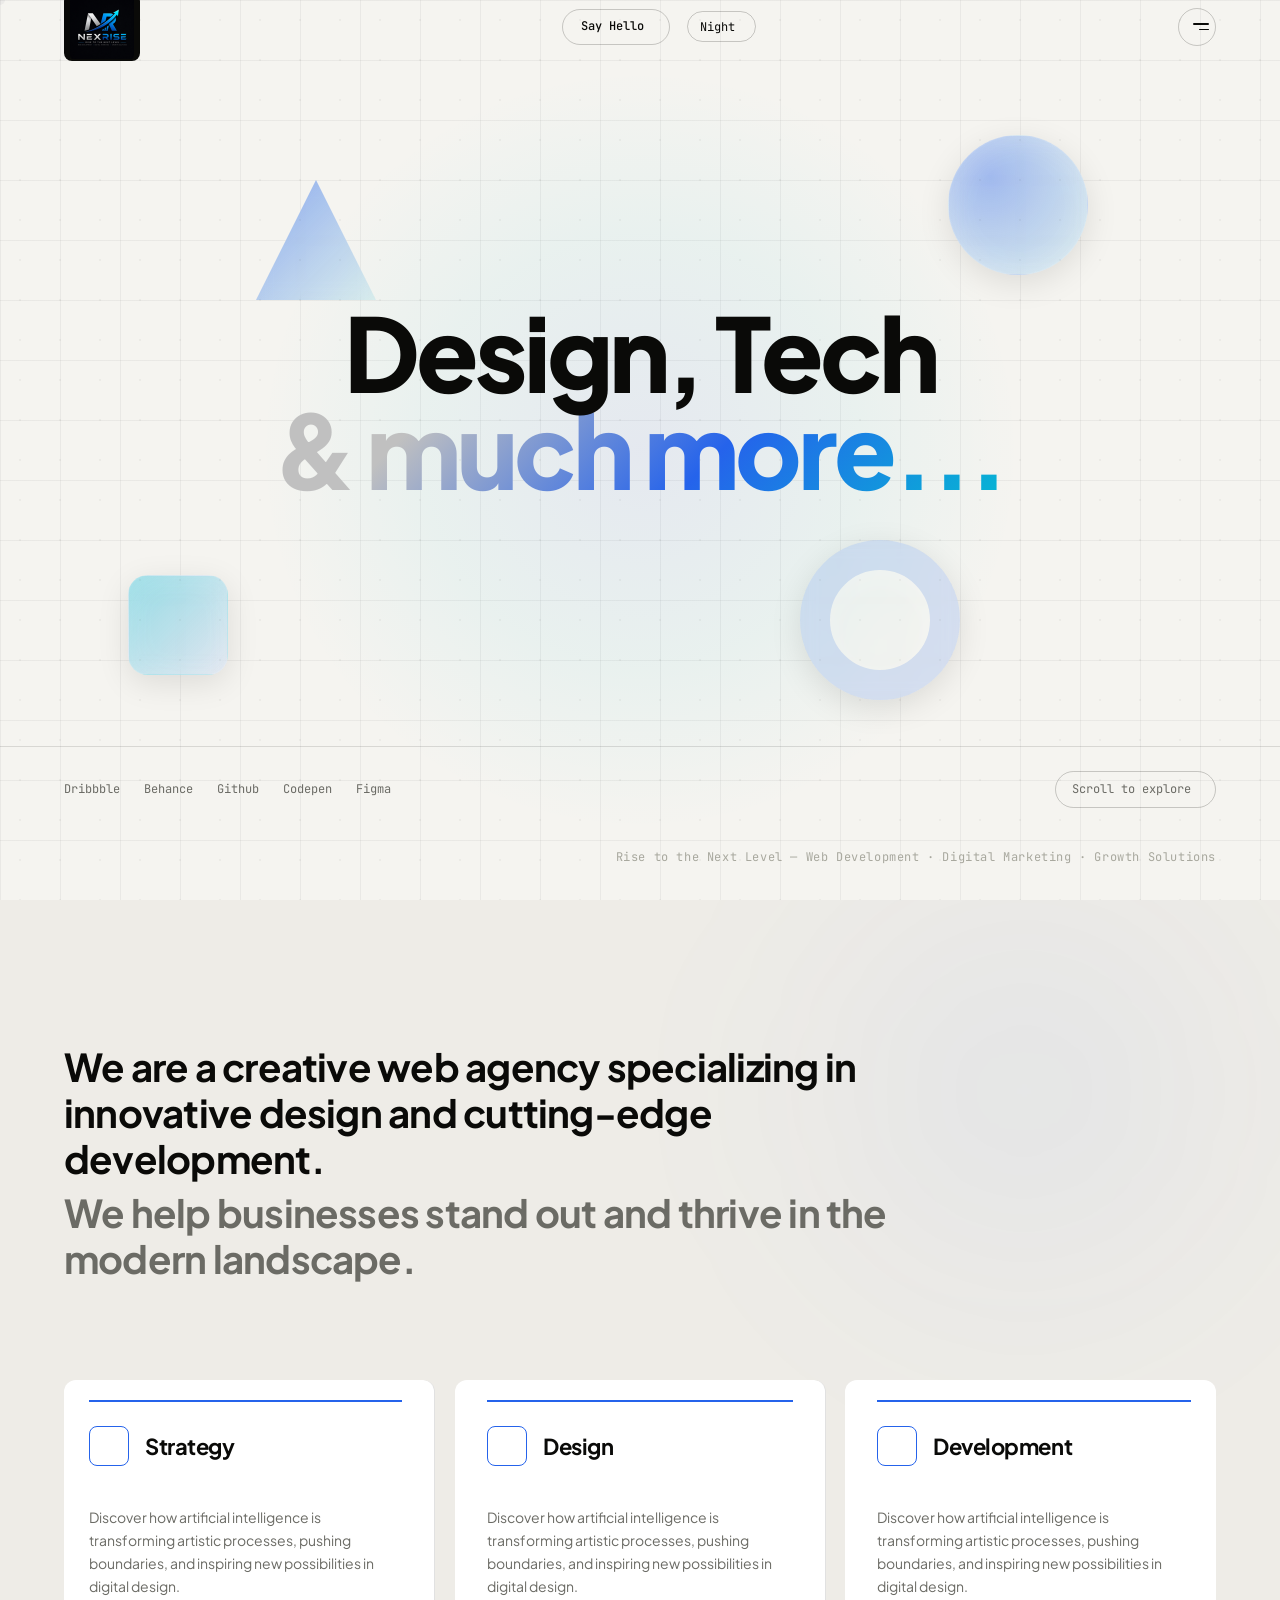
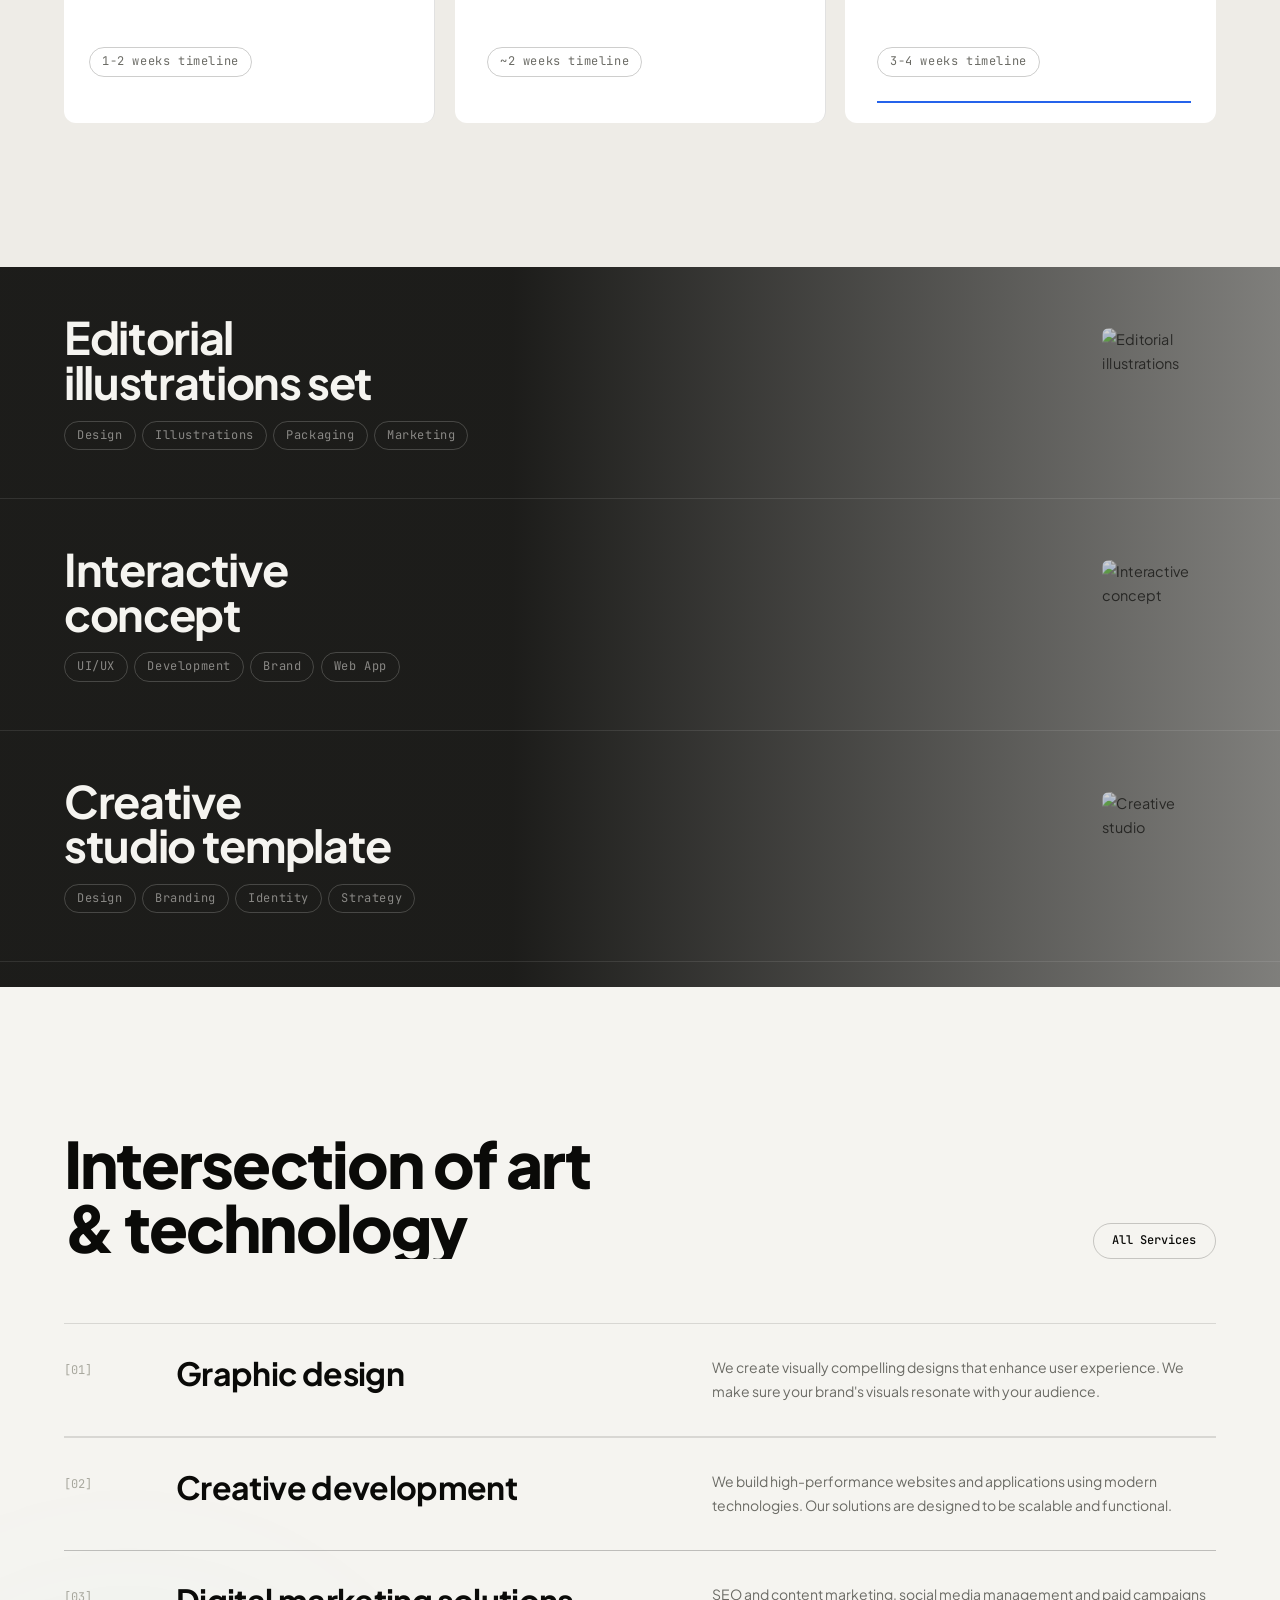
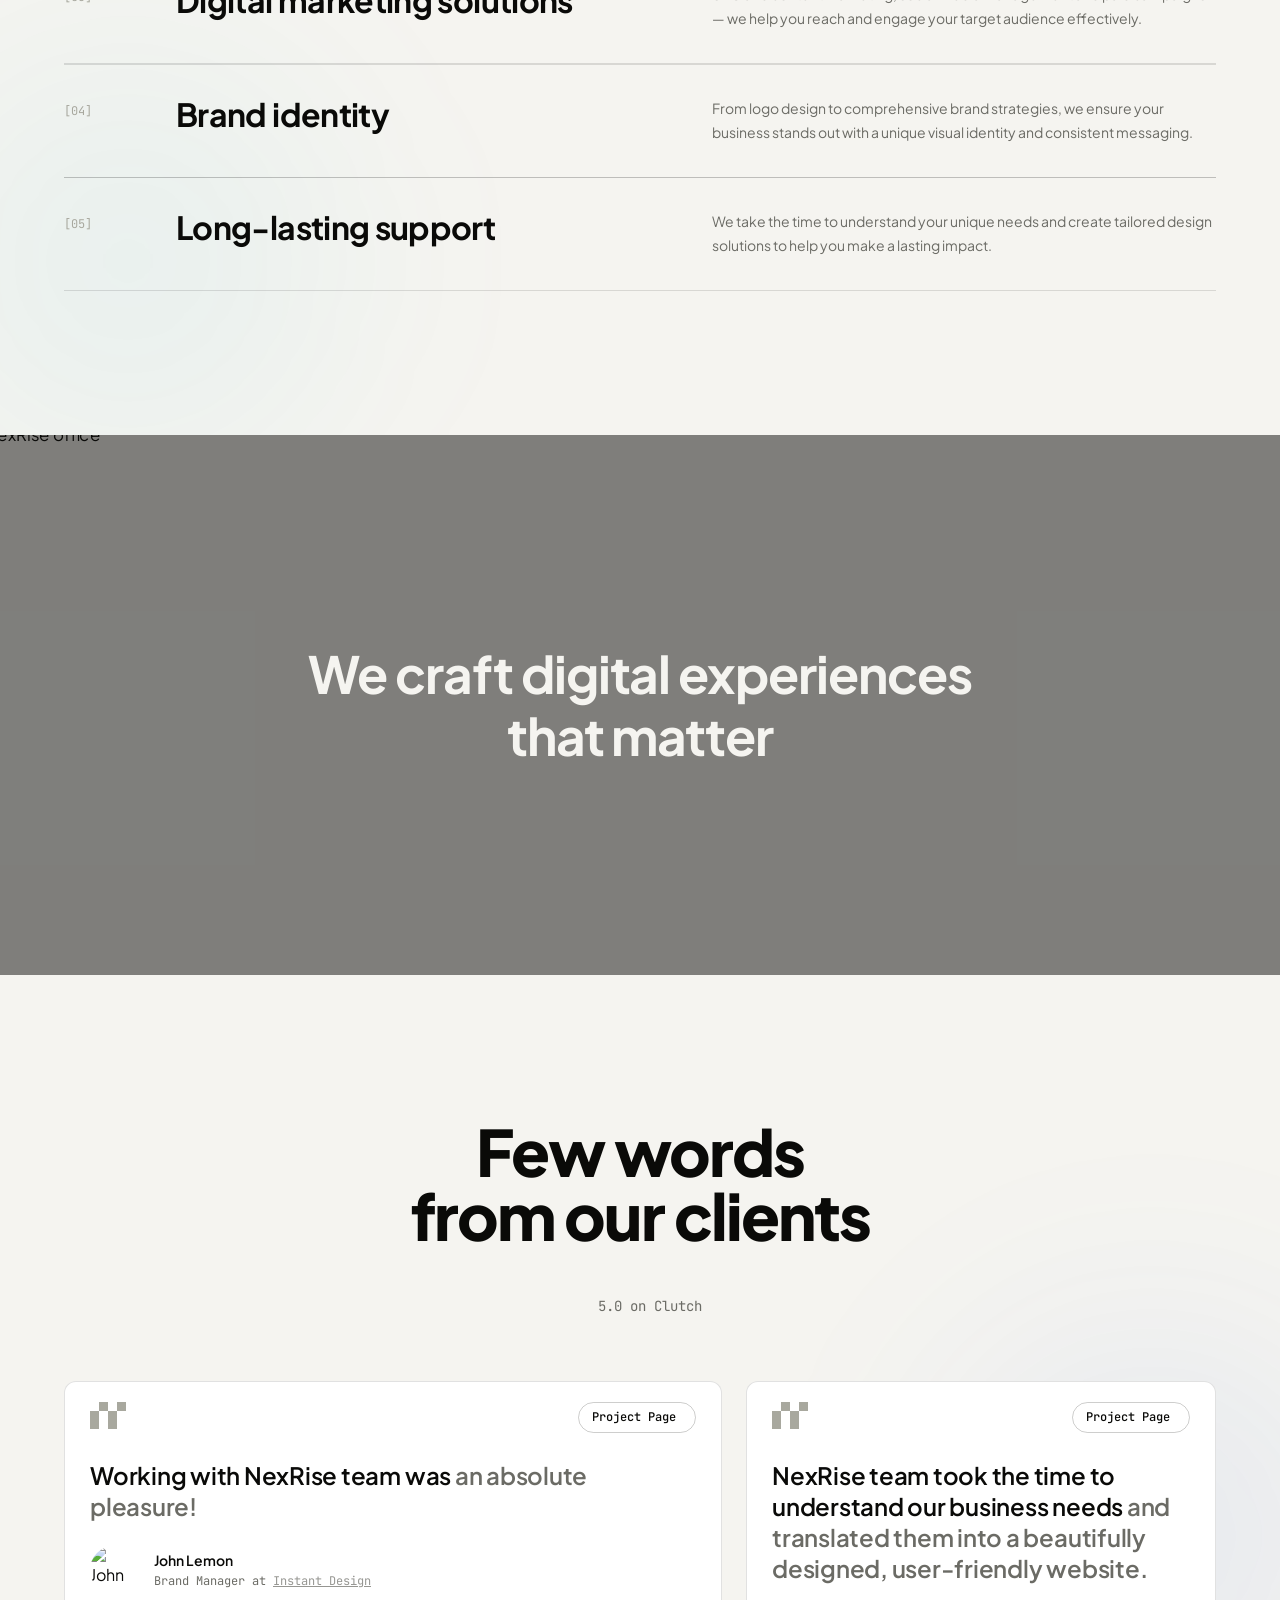
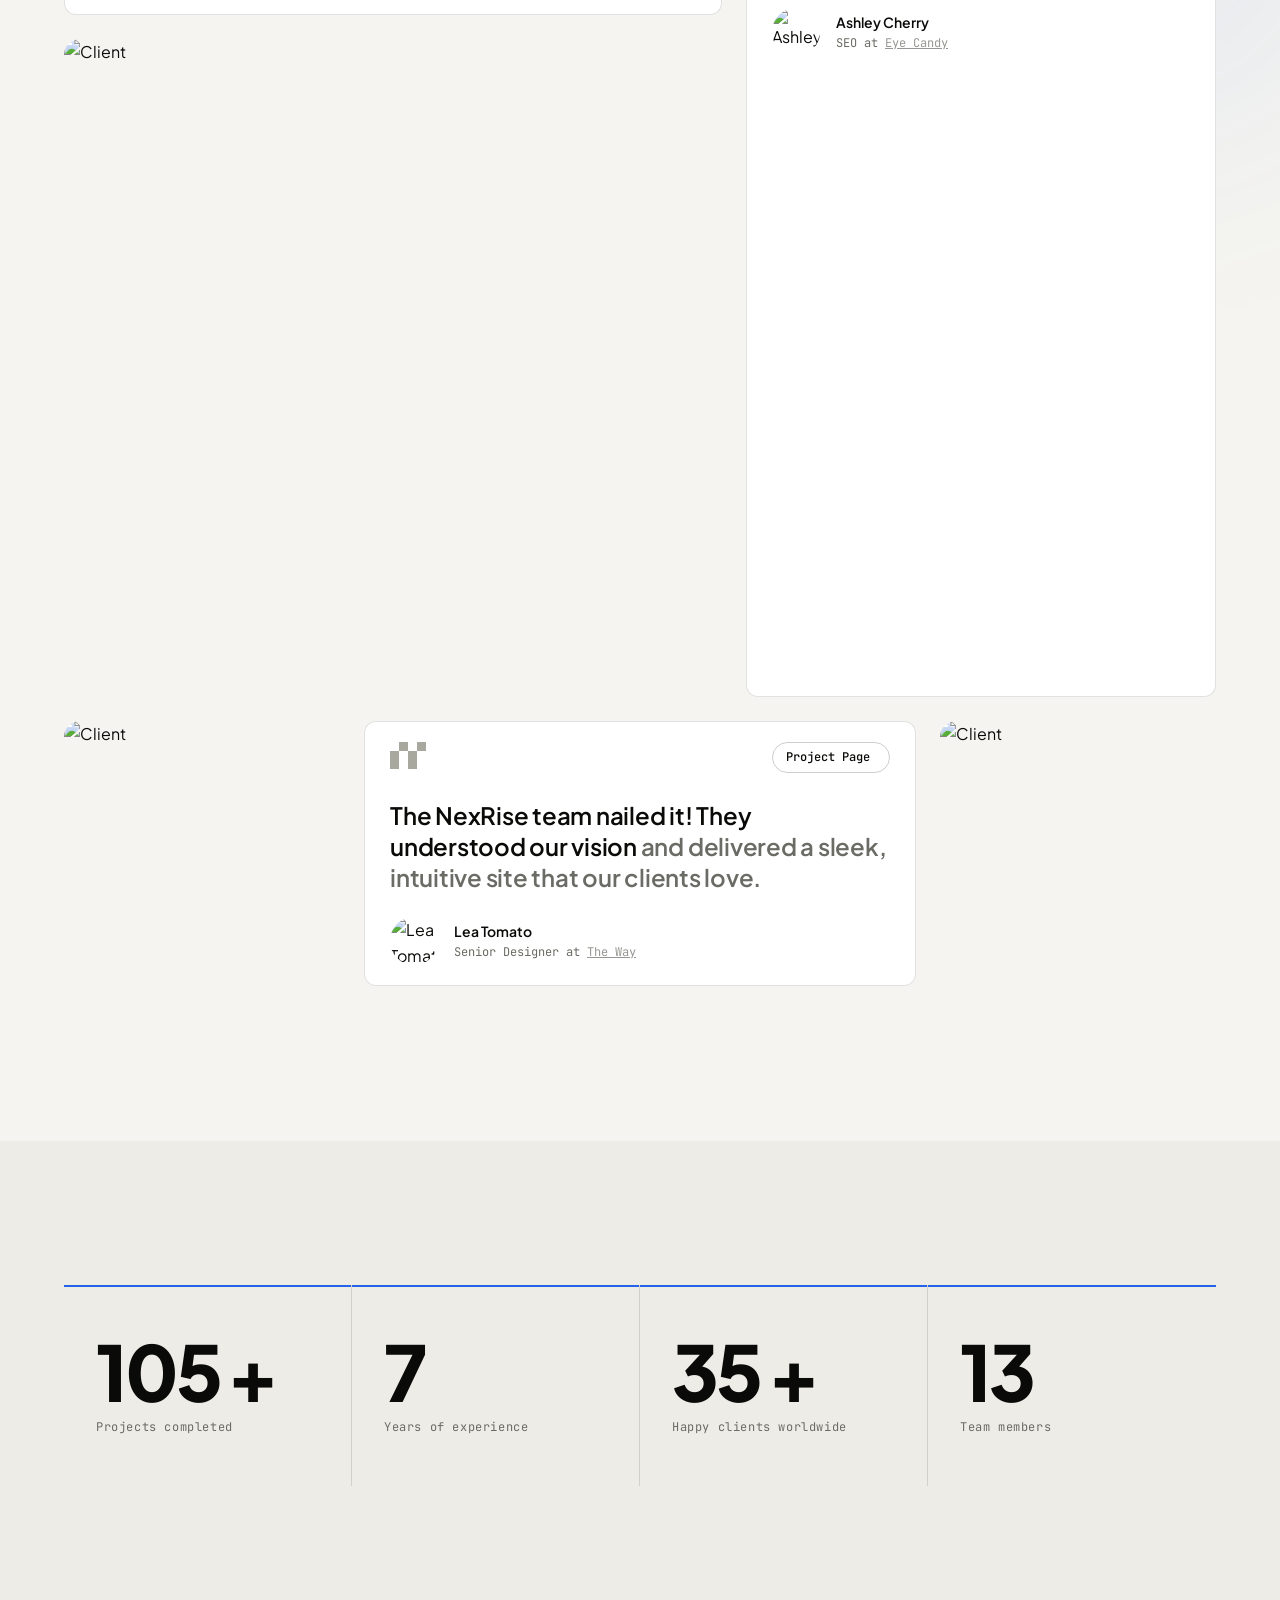
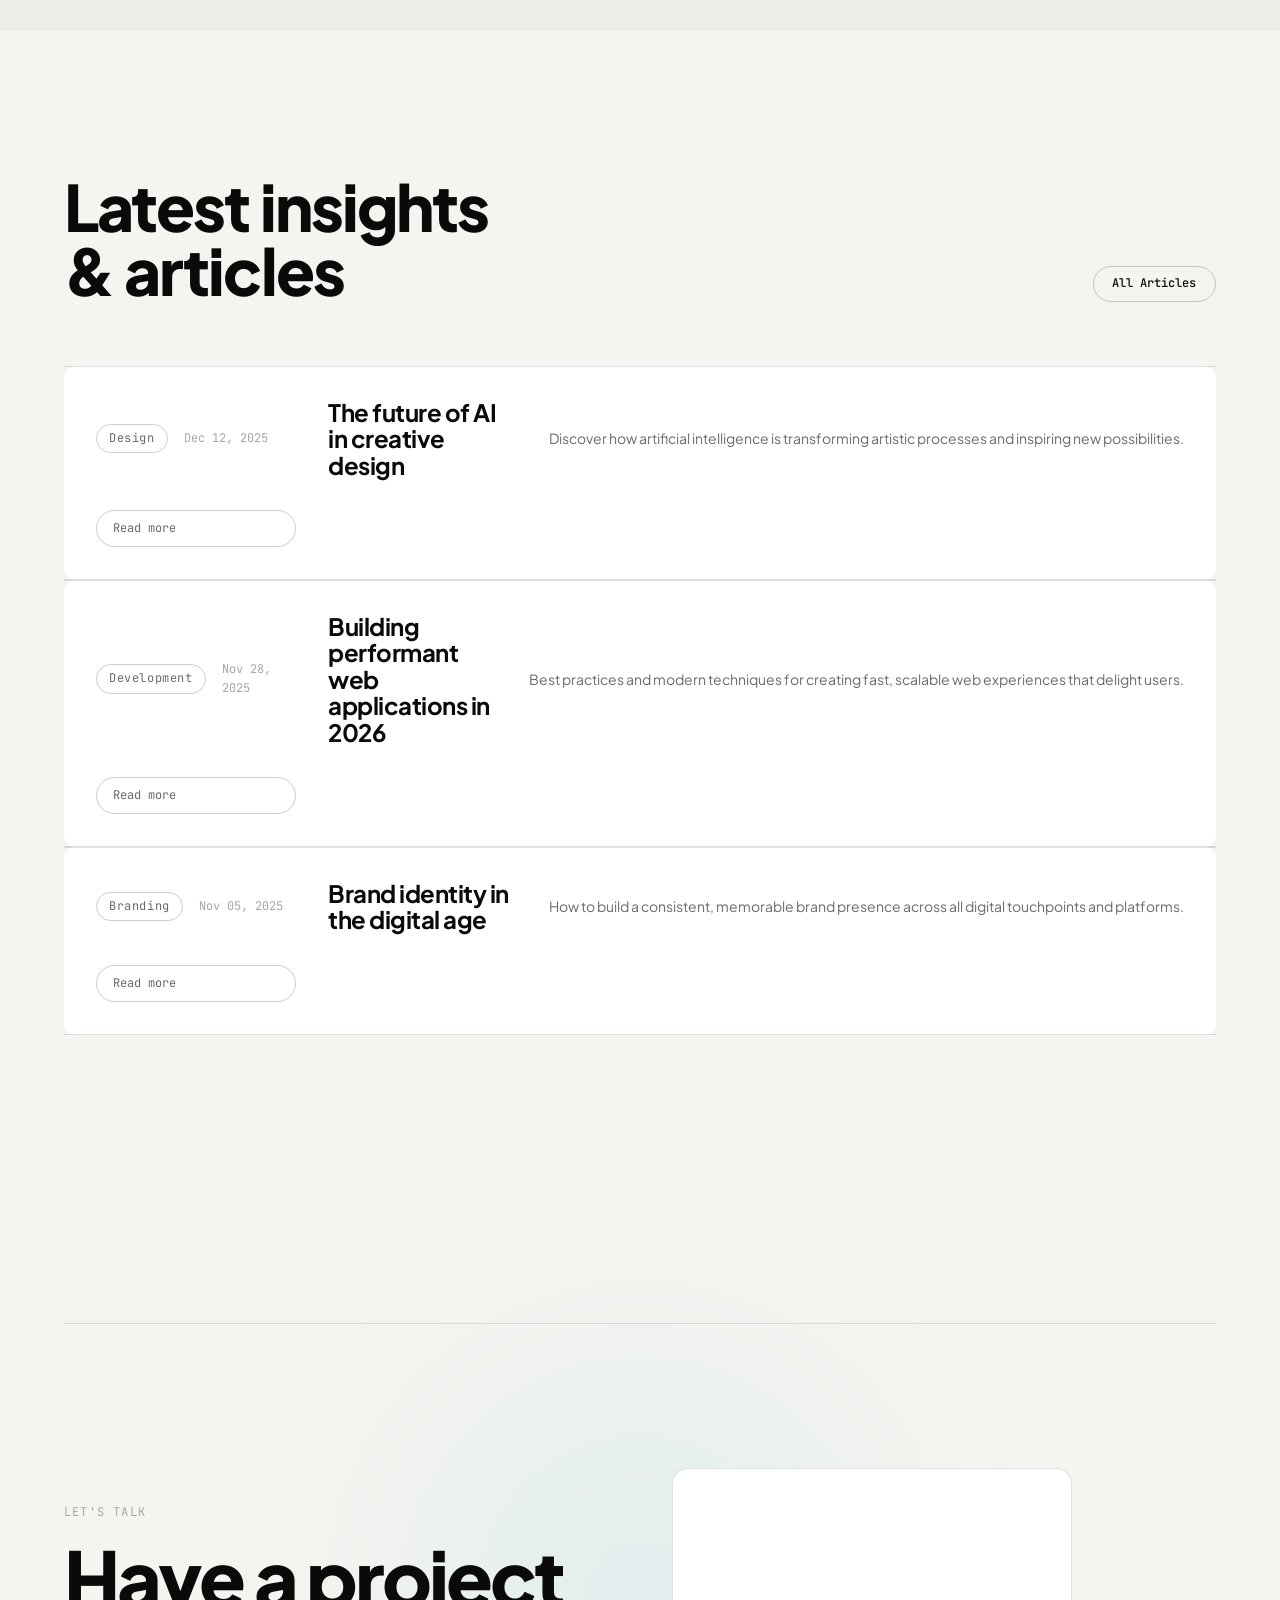
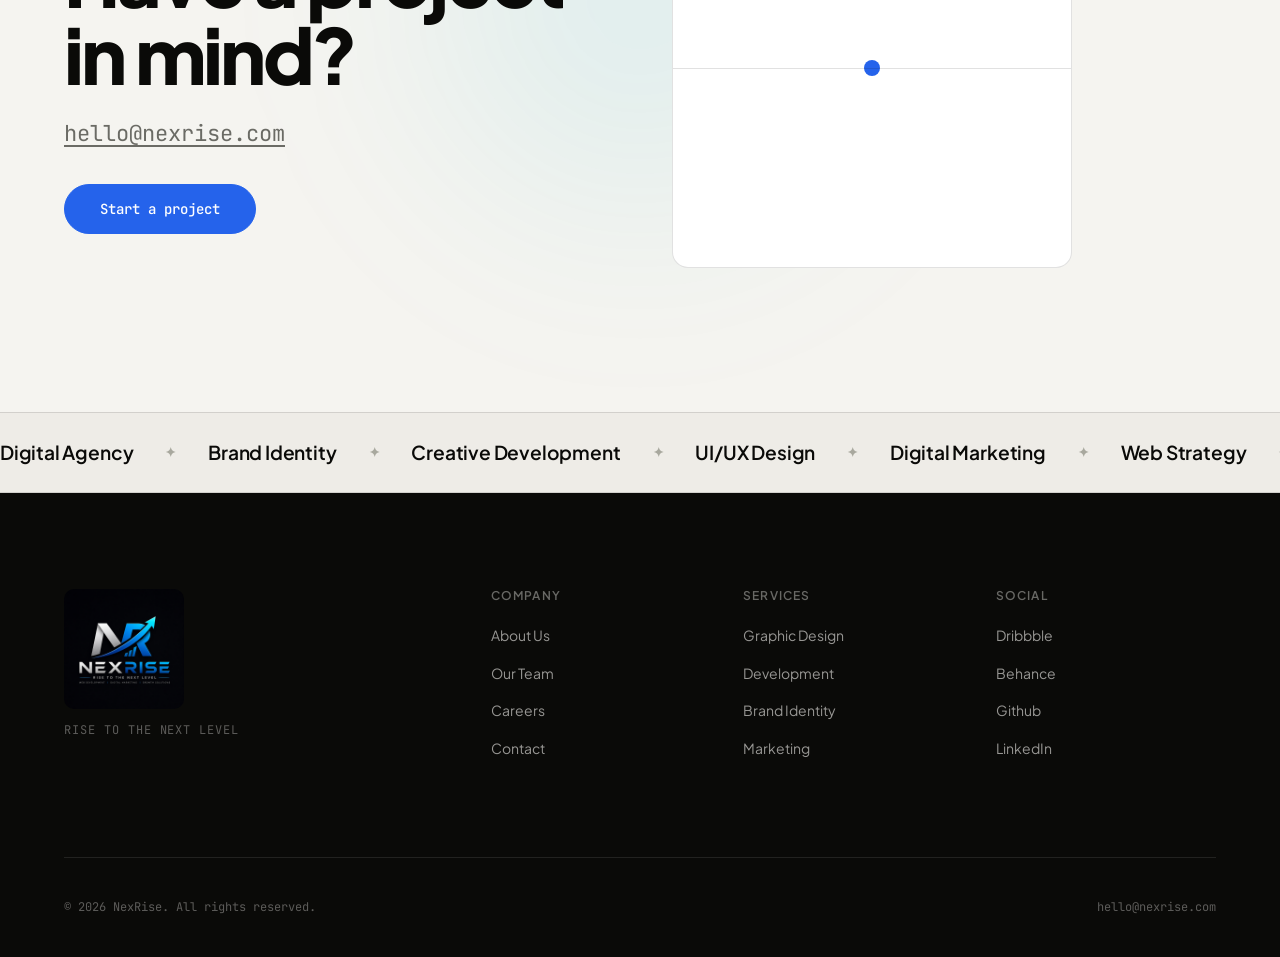
==== index.html @ 2cdc3fa2 "feat: add premium interactive services sub-page and update nav links" ====
<!DOCTYPE html>
<html lang="en" id="html-root">
<head>
  <meta charset="UTF-8" />
  <meta name="viewport" content="width=device-width, initial-scale=1.0" />
  <title>NexRise — Digital Agency & Creative Studio</title>
  <meta name="description" content="NexRise is a creative digital agency specializing in innovative design, cutting-edge development, and brand strategy that helps businesses thrive." />
  <meta name="keywords" content="digital agency, web design, branding, development, creative studio, NexRise" />
  <meta property="og:title" content="NexRise — Digital Agency & Creative Studio" />
  <meta property="og:description" content="We are a creative web agency specializing in innovative design and cutting-edge development." />
  <link rel="preconnect" href="https://fonts.googleapis.com" />
  <link rel="preconnect" href="https://fonts.gstatic.com" crossorigin />
  <link href="https://fonts.googleapis.com/css2?family=Manrope:wght@300;400;500;600;700;800&family=JetBrains+Mono:wght@400;500&display=swap" rel="stylesheet" />
  <link rel="stylesheet" href="style.css?v=5" />
  <link rel="stylesheet" href="https://cdn.jsdelivr.net/npm/@phosphor-icons/web@2.1.1/src/regular/style.css" />
</head>
<body data-theme="light">

  <!-- Custom Cursor -->
  <div id="cursor" class="cursor" aria-hidden="true">
    <div class="cursor__dot"></div>
    <span class="cursor__text"></span>
  </div>

  <!-- Page Loader -->
  <div id="page-loader" class="page-loader">
    <div class="loader__logo">
      <img src="logo.jpg" alt="NexRise" class="loader__logo-img" />
    </div>
    <div class="loader__bar"><div class="loader__progress"></div></div>
  </div>

  <!-- Header (Exact matches index.html, with logo link corrected to index.html) -->
  <header id="header" class="site-header">
    <div class="header__logo">
      <a href="index.html" class="logo-link">
        <img src="logo.jpg" alt="NexRise" class="header-logo-img" />
      </a>
    </div>
    <div class="header__controls">
      <a href="#contact-footer" class="btn btn-outline header__cta magnetic-btn">
        <span>Say Hello</span>
        <i class="ph ph-arrow-up-right"></i>
      </a>
      <button id="theme-toggle" class="theme-toggle" aria-label="Toggle dark mode" aria-pressed="false">
        <span class="theme-toggle__label">Night</span>
        <span class="theme-toggle__icon">
          <i class="ph ph-moon-stars"></i>
        </span>
      </button>
    </div>
    <button id="menu-toggle" class="hamburger" aria-label="Menu" aria-expanded="false">
      <span class="hamburger__line"></span>
      <span class="hamburger__line"></span>
    </button>
  </header>

  <!-- Full Screen Navigation -->
  <nav id="fullscreen-nav" class="fullscreen-nav" aria-hidden="true">
    <div class="nav-backdrop"></div>
    <div class="nav-overlay">
      <!-- Circular Close Button -->
      <button class="nav-close-btn" aria-label="Close menu"><i class="ph ph-x"></i></button>

      <div class="nav-content">
        <!-- Left column (70% width) -->
        <div class="nav-left">
          <div class="nav-left-header">
            <p class="nav-left-tagline">🚀 Rise to the Next Level</p>
            <p class="nav-left-services">Web Development | Digital Marketing | Growth Solutions</p>
          </div>
          
          <ul class="nav-menu" id="main-nav">
            <!-- Row 1: Home (Active Highlighted) -->
            <li class="nav-item nav-item--active">
              <div class="nav-item__header">
                <span class="nav-item__num">/ 01</span>
                <span class="nav-item__label">Home</span>
                <div class="nav-item__arrow"><i class="ph ph-arrow-right"></i></div>
              </div>
              <ul class="nav-submenu">
                <li><a href="#">Digital Agency</a></li>
                <li><a href="#">Creative Agency</a></li>
                <li><a href="#">Branding Studio</a></li>
                <li><a href="#">Web Developer</a></li>
              </ul>
            </li>
            
            <!-- Row 2: About Us -->
            <li class="nav-item nav-item--link">
              <a href="about.html" class="nav-item__header">
                <span class="nav-item__num">/ 02</span>
                <span class="nav-item__label">About Us</span>
                <div class="nav-item__arrow"><i class="ph ph-arrow-right"></i></div>
              </a>
            </li>
            
            <!-- Row 3: Pages -->
            <li class="nav-item">
              <div class="nav-item__header">
                <span class="nav-item__num">/ 03</span>
                <span class="nav-item__label">Pages</span>
                <div class="nav-item__arrow"><i class="ph ph-arrow-right"></i></div>
              </div>
              <ul class="nav-submenu">
                <li><a href="about.html">About Us</a></li>
                <li><a href="#">Services</a></li>
                <li><a href="#">Our Team</a></li>
                <li><a href="#">Pricing</a></li>
                <li><a href="#">FAQ</a></li>
              </ul>
            </li>
            
            <!-- Row 4: Insights -->
            <li class="nav-item">
              <div class="nav-item__header">
                <span class="nav-item__num">/ 04</span>
                <span class="nav-item__label">Insights</span>
                <div class="nav-item__arrow"><i class="ph ph-arrow-right"></i></div>
              </div>
              <ul class="nav-submenu">
                <li><a href="#">Blog Standard</a></li>
                <li><a href="#">Blog Creative</a></li>
                <li><a href="#">Single Post</a></li>
              </ul>
            </li>

            <!-- Row 5: Services -->
            <li class="nav-item nav-item--link">
              <a href="services.html" class="nav-item__header">
                <span class="nav-item__num">/ 05</span>
                <span class="nav-item__label">Services</span>
                <div class="nav-item__arrow"><i class="ph ph-arrow-right"></i></div>
              </a>
            </li>

            <!-- Row 6: Portfolio -->
            <li class="nav-item nav-item--link">
              <a href="#works" class="nav-item__header">
                <span class="nav-item__num">/ 06</span>
                <span class="nav-item__label">Portfolio</span>
                <div class="nav-item__arrow"><i class="ph ph-arrow-right"></i></div>
              </a>
            </li>

            <!-- Row 7: Contact -->
            <li class="nav-item nav-item--link">
              <a href="#contact" class="nav-item__header">
                <span class="nav-item__num">/ 07</span>
                <span class="nav-item__label">Contact</span>
                <div class="nav-item__arrow"><i class="ph ph-arrow-right"></i></div>
              </a>
            </li>
          </ul>
        </div>

        <!-- Right column (30% width) -->
        <div class="nav-right">
          <!-- Contact Card Premium -->
          <div class="contact-card-premium">
            <div class="contact-card-row">
              <div class="contact-card-icon"><i class="ph ph-envelope"></i></div>
              <div class="contact-card-info">
                <a href="mailto:hello@nexrise.com" class="contact-card-link">hello@nexrise.com</a>
                <p class="contact-card-sub">We reply within 24 hours</p>
              </div>
            </div>
            <div class="contact-card-row">
              <div class="contact-card-icon"><i class="ph ph-phone"></i></div>
              <div class="contact-card-info">
                <a href="tel:+12127089400" class="contact-card-link">+1 212-708-9400</a>
                <p class="contact-card-sub">Mon - Fri: 9AM - 6PM</p>
              </div>
            </div>
            <div class="contact-card-row">
              <div class="contact-card-icon"><i class="ph ph-map-pin"></i></div>
              <div class="contact-card-info">
                <span class="contact-card-text">11 West 53 Street,<br>New York, NY 10019<br>United States</span>
              </div>
            </div>
          </div>



          <!-- Follow Us icon row -->
          <div class="follow-us-section">
            <p class="follow-us-title">Follow Us</p>
            <div class="follow-us-icons">
              <a href="#" target="_blank" class="follow-icon" aria-label="Twitter"><i class="ph ph-twitter-logo"></i></a>
              <a href="#" target="_blank" class="follow-icon" aria-label="LinkedIn"><i class="ph ph-linkedin-logo"></i></a>
              <a href="#" target="_blank" class="follow-icon" aria-label="Instagram"><i class="ph ph-instagram-logo"></i></a>
              <a href="#" target="_blank" class="follow-icon" aria-label="Facebook"><i class="ph ph-facebook-logo"></i></a>
            </div>
          </div>

          <!-- Footer note -->
          <div class="nav-right-footer">
            <p>Made with <span>❤️</span> by <a href="index.html">NexRise</a></p>
          </div>
        </div>

      </div>
    </div>
  </nav>

 
  <!-- Hero Section -->
  <section class="hero-section" id="hero">
    <div class="hero__background">
      <div class="hero__bg-grid"></div>
      <div class="hero__glow"></div>
      
      <!-- Floating 3D Shapes -->
      <div class="shape-3d shape-sphere"></div>
      <div class="shape-3d shape-torus"></div>
      <div class="shape-3d shape-cube"></div>
      <div class="shape-3d shape-pyramid"></div>
    </div>

    <div class="hero__content">
      <h1 class="hero__title" id="hero-title">Design, Tech<br/><span class="hero__title-accent">&amp; much more...</span></h1>
    </div>

    <div class="hero__bottom">
      <div class="hero__socials">
        <a href="#" class="social-link" target="_blank">Dribbble</a>
        <a href="#" class="social-link" target="_blank">Behance</a>
        <a href="#" class="social-link" target="_blank">Github</a>
        <a href="#" class="social-link" target="_blank">Codepen</a>
        <a href="#" class="social-link" target="_blank">Figma</a>
      </div>
      <div class="hero__scroll">
        <a href="#about" class="scroll-btn">
          <span>Scroll to explore</span>
          <i class="ph ph-arrow-down"></i>
        </a>
      </div>
    </div>

    <div class="hero__tagline">
      <p>Rise to the Next Level — Web Development · Digital Marketing · Growth Solutions</p>
    </div>
  </section>

  <!-- About / Manifest Section -->
  <section id="about" class="about-section section" style="position: relative; overflow: hidden;">
    <div class="section-bg-wrapper">
      <div class="section-bg-orb" style="top: -20%; right: -10%;"></div>
    </div>
    <div class="container" style="position: relative; z-index: 1;">
      <div class="about__manifest">
        <a href="#" class="manifest-link">
          <p class="manifest-text">
            We are a creative web agency specializing in innovative design and cutting-edge development.
            <span>We help businesses stand out and thrive in the modern landscape.</span>
          </p>
        </a>
      </div>
      <div class="process-points">
        <div class="process-card premium-reveal premium-reveal--3d delay-1 glow-card" id="process-1">
          <div class="process-card__bg">
            <img src="https://images.unsplash.com/photo-1552664730-d307ca884978?w=800&h=600&fit=crop" alt="Strategy Planning" loading="lazy" />
          </div>
          <div class="process-card__divider"></div>
          <div class="process-card__header">
            <div class="process-card__icon">
              <i class="ph ph-crosshair"></i>
            </div>
            <h3>Strategy</h3>
          </div>
          <p class="process-card__desc">Discover how artificial intelligence is transforming artistic processes, pushing boundaries, and inspiring new possibilities in digital design.</p>
          <div class="process-card__timeline">
            <span class="tag">1-2 weeks timeline</span>
          </div>
        </div>
        <div class="process-card premium-reveal premium-reveal--3d delay-2 glow-card" id="process-2">
          <div class="process-card__bg">
            <img src="https://images.unsplash.com/photo-1561070791-2526d30994b5?w=800&h=600&fit=crop" alt="Creative Design" loading="lazy" />
          </div>
          <div class="process-card__divider"></div>
          <div class="process-card__header">
            <div class="process-card__icon">
              <i class="ph ph-bezier-curve"></i>
            </div>
            <h3>Design</h3>
          </div>
          <p class="process-card__desc">Discover how artificial intelligence is transforming artistic processes, pushing boundaries, and inspiring new possibilities in digital design.</p>
          <div class="process-card__timeline">
            <span class="tag">~2 weeks timeline</span>
          </div>
        </div>
        <div class="process-card premium-reveal premium-reveal--3d delay-3 glow-card" id="process-3">
          <div class="process-card__bg">
            <img src="https://images.unsplash.com/photo-1555066931-4365d14bab8c?w=800&h=600&fit=crop" alt="Web Development" loading="lazy" />
          </div>
          <div class="process-card__divider"></div>
          <div class="process-card__header">
            <div class="process-card__icon">
              <i class="ph ph-code-block"></i>
            </div>
            <h3>Development</h3>
          </div>
          <p class="process-card__desc">Discover how artificial intelligence is transforming artistic processes, pushing boundaries, and inspiring new possibilities in digital design.</p>
          <div class="process-card__timeline">
            <span class="tag">3-4 weeks timeline</span>
          </div>
          <div class="process-card__divider bottom"></div>
        </div>
      </div>
    </div>
  </section>

  <!-- Works Showcase -->
  <section class="works-section section">
    <div class="works-showcase" id="works-showcase">
      <div class="works-bg-images">
        <div class="works-bg-img active" style="background-image: url('https://images.unsplash.com/photo-1561070791-2526d30994b5?w=1920&h=1280&fit=crop')"></div>
        <div class="works-bg-img" style="background-image: url('https://images.unsplash.com/photo-1558618666-fcd25c85cd64?w=1920&h=1280&fit=crop')"></div>
        <div class="works-bg-img" style="background-image: url('https://images.unsplash.com/photo-1542744173-8e7e53415bb0?w=1920&h=1280&fit=crop')"></div>
      </div>
      <div class="works-overlay"></div>
      <div class="works-items">
        <a class="works-item" href="#" data-index="0">
          <div class="works-item__inner">
            <p class="works-item__title">Editorial<br/>illustrations set</p>
            <div class="works-item__img">
              <img src="https://images.unsplash.com/photo-1561070791-2526d30994b5?w=700&h=700&fit=crop" alt="Editorial illustrations" loading="lazy" />
            </div>
            <div class="works-item__tags">
              <span class="tag">Design</span>
              <span class="tag">Illustrations</span>
              <span class="tag">Packaging</span>
              <span class="tag">Marketing</span>
            </div>
          </div>
        </a>
        <a class="works-item" href="#" data-index="1">
          <div class="works-item__inner">
            <p class="works-item__title">Interactive<br/>concept</p>
            <div class="works-item__img">
              <img src="https://images.unsplash.com/photo-1558618666-fcd25c85cd64?w=700&h=700&fit=crop" alt="Interactive concept" loading="lazy" />
            </div>
            <div class="works-item__tags">
              <span class="tag">UI/UX</span>
              <span class="tag">Development</span>
              <span class="tag">Brand</span>
              <span class="tag">Web App</span>
            </div>
          </div>
        </a>
        <a class="works-item" href="#" data-index="2">
          <div class="works-item__inner">
            <p class="works-item__title">Creative<br/>studio template</p>
            <div class="works-item__img">
              <img src="https://images.unsplash.com/photo-1542744173-8e7e53415bb0?w=700&h=700&fit=crop" alt="Creative studio" loading="lazy" />
            </div>
            <div class="works-item__tags">
              <span class="tag">Design</span>
              <span class="tag">Branding</span>
              <span class="tag">Identity</span>
              <span class="tag">Strategy</span>
            </div>
          </div>
        </a>
      </div>
    </div>
  </section>

  <!-- Services Section -->
  <section id="services" class="services-section section" style="position: relative; overflow: hidden;">
    <div class="section-bg-wrapper">
      <div class="section-bg-orb" style="bottom: -20%; left: -20%; background: radial-gradient(circle, rgba(6,182,212,0.06) 0%, transparent 60%);"></div>
    </div>
    <div class="container" style="position: relative; z-index: 1;">
      <div class="section-header">
        <div class="section-header__left">
          <h2 class="section-title text-mask"><span class="text-mask__inner premium-reveal">Intersection of art<br/>&amp; technology</span></h2>
        </div>
        <div class="section-header__right">
          <a href="#" class="btn btn-outline magnetic-btn">All Services</a>
        </div>
      </div>
      <div class="services-list">
        <a href="#" class="service-item">
          <div class="service-item__divider top"></div>
          <div class="service-item__inner">
            <span class="service-item__num">[01]</span>
            <h3 class="service-item__title">Graphic design</h3>
            <p class="service-item__desc">We create visually compelling designs that enhance user experience. We make sure your brand's visuals resonate with your audience.</p>
          </div>
          <div class="service-item__divider bottom"></div>
        </a>
        <a href="#" class="service-item">
          <div class="service-item__divider top"></div>
          <div class="service-item__inner">
            <span class="service-item__num">[02]</span>
            <h3 class="service-item__title">Creative development</h3>
            <p class="service-item__desc">We build high-performance websites and applications using modern technologies. Our solutions are designed to be scalable and functional.</p>
          </div>
          <div class="service-item__divider bottom"></div>
        </a>
        <a href="#" class="service-item">
          <div class="service-item__divider top"></div>
          <div class="service-item__inner">
            <span class="service-item__num">[03]</span>
            <h3 class="service-item__title">Digital marketing solutions</h3>
            <p class="service-item__desc">SEO and content marketing, social media management and paid campaigns — we help you reach and engage your target audience effectively.</p>
          </div>
          <div class="service-item__divider bottom"></div>
        </a>
        <a href="#" class="service-item">
          <div class="service-item__divider top"></div>
          <div class="service-item__inner">
            <span class="service-item__num">[04]</span>
            <h3 class="service-item__title">Brand identity</h3>
            <p class="service-item__desc">From logo design to comprehensive brand strategies, we ensure your business stands out with a unique visual identity and consistent messaging.</p>
          </div>
          <div class="service-item__divider bottom"></div>
        </a>
        <a href="#" class="service-item">
          <div class="service-item__divider top"></div>
          <div class="service-item__inner">
            <span class="service-item__num">[05]</span>
            <h3 class="service-item__title">Long-lasting support</h3>
            <p class="service-item__desc">We take the time to understand your unique needs and create tailored design solutions to help you make a lasting impact.</p>
          </div>
          <div class="service-item__divider bottom"></div>
        </a>
      </div>
    </div>
  </section>

  <!-- Video Divider -->
  <section class="video-divider">
    <div class="video-divider__inner">
      <div class="video-divider__overlay"></div>
      <img src="https://images.unsplash.com/photo-1504868584819-f8e8b4b6d7e3?w=1920&h=800&fit=crop" alt="NexRise office" class="video-divider__bg" loading="lazy" />
      <div class="video-divider__content">
        <p class="video-divider__text">We craft digital experiences<br/>that matter</p>
      </div>
    </div>
  </section>

  <!-- Testimonials Section -->
  <section id="testimonials" class="testimonials-section section" style="position: relative; overflow: hidden;">
    <div class="section-bg-wrapper">
      <div class="section-bg-orb" style="top: 10%; right: -20%; background: radial-gradient(circle, rgba(37,99,235,0.08) 0%, transparent 60%);"></div>
    </div>
    <div class="container" style="position: relative; z-index: 1;">
      <div class="section-header centered">
        <h2 class="section-title text-mask"><span class="text-mask__inner premium-reveal">Few words<br/>from our clients</span></h2>
        <div class="rating-badge premium-reveal delay-1">
          <div class="stars">
            <i class="ph ph-star-fill"></i>
            <i class="ph ph-star-fill"></i>
            <i class="ph ph-star-fill"></i>
            <i class="ph ph-star-fill"></i>
            <i class="ph ph-star-fill"></i>
          </div>
          <span>5.0 on Clutch</span>
        </div>
      </div>

      <div class="testimonials-grid">
        <div class="testimonial-col testimonial-col--wide">
          <div class="testimonial-card glow-card premium-reveal premium-reveal--3d">
            <div class="testimonial-card__controls">
              <div class="testimonial-card__quote">
                <svg xmlns="http://www.w3.org/2000/svg" viewBox="0 0 44 33"><path d="M11,11v22H0V11h11ZM11,11V0h11v11h-11ZM33,11v22h-11V11h11ZM44,0v11h-11V0h11Z"/></svg>
              </div>
              <a href="#" class="btn btn-sm">Project Page <i class="ph ph-arrow-up-right"></i></a>
            </div>
            <div class="testimonial-card__content">
              <p class="testimonial-card__text">Working with NexRise team was <span>an absolute pleasure!</span></p>
            </div>
            <div class="testimonial-card__author">
              <div class="testimonial-card__avatar">
                <img src="https://images.unsplash.com/photo-1507003211169-0a1dd7228f2d?w=300&h=300&fit=crop&crop=face" alt="John Lemon" loading="lazy" />
              </div>
              <div class="testimonial-card__info">
                <p class="testimonial-card__name">John Lemon</p>
                <p class="testimonial-card__role">Brand Manager at <a href="#">Instant Design</a></p>
              </div>
            </div>
          </div>
          <div class="testimonial-img-block justify-end">
            <img src="https://images.unsplash.com/photo-1507003211169-0a1dd7228f2d?w=500&h=500&fit=crop&crop=face" alt="Client" loading="lazy" />
          </div>
        </div>
        <div class="testimonial-col testimonial-col--narrow">
          <div class="testimonial-card testimonial-card--full glow-card premium-reveal premium-reveal--3d delay-1">
            <div class="testimonial-card__controls">
              <div class="testimonial-card__quote">
                <svg xmlns="http://www.w3.org/2000/svg" viewBox="0 0 44 33"><path d="M11,11v22H0V11h11ZM11,11V0h11v11h-11ZM33,11v22h-11V11h11ZM44,0v11h-11V0h11Z"/></svg>
              </div>
              <a href="#" class="btn btn-sm">Project Page <i class="ph ph-arrow-up-right"></i></a>
            </div>
            <p class="testimonial-card__text">NexRise team took the time to understand our business needs <span>and translated them into a beautifully designed, user-friendly website.</span></p>
            <div class="testimonial-card__author">
              <div class="testimonial-card__avatar">
                <img src="https://images.unsplash.com/photo-1494790108377-be9c29b29330?w=300&h=300&fit=crop&crop=face" alt="Ashley Cherry" loading="lazy" />
              </div>
              <div class="testimonial-card__info">
                <p class="testimonial-card__name">Ashley Cherry</p>
                <p class="testimonial-card__role">SEO at <a href="#">Eye Candy</a></p>
              </div>
            </div>
          </div>
        </div>
      </div>

      <div class="testimonials-row-2">
        <div class="testimonial-img-block">
          <img src="https://images.unsplash.com/photo-1494790108377-be9c29b29330?w=500&h=500&fit=crop&crop=face" alt="Client" loading="lazy" />
        </div>
        <div class="testimonial-col testimonial-col--mid">
          <div class="testimonial-card glow-card premium-reveal premium-reveal--3d delay-2">
            <div class="testimonial-card__controls">
              <div class="testimonial-card__quote">
                <svg xmlns="http://www.w3.org/2000/svg" viewBox="0 0 44 33"><path d="M11,11v22H0V11h11ZM11,11V0h11v11h-11ZM33,11v22h-11V11h11ZM44,0v11h-11V0h11Z"/></svg>
              </div>
              <a href="#" class="btn btn-sm">Project Page <i class="ph ph-arrow-up-right"></i></a>
            </div>
            <p class="testimonial-card__text">The NexRise team nailed it! They understood our vision <span>and delivered a sleek, intuitive site that our clients love.</span></p>
            <div class="testimonial-card__author">
              <div class="testimonial-card__avatar">
                <img src="https://images.unsplash.com/photo-1438761681033-6461ffad8d80?w=300&h=300&fit=crop&crop=face" alt="Lea Tomato" loading="lazy" />
              </div>
              <div class="testimonial-card__info">
                <p class="testimonial-card__name">Lea Tomato</p>
                <p class="testimonial-card__role">Senior Designer at <a href="#">The Way</a></p>
              </div>
            </div>
          </div>
        </div>
        <div class="testimonial-img-block">
          <img src="https://images.unsplash.com/photo-1438761681033-6461ffad8d80?w=500&h=500&fit=crop&crop=face" alt="Client" loading="lazy" />
        </div>
      </div>
    </div>
  </section>

  <!-- Stats / Numbers Section -->
  <section class="stats-section section">
    <div class="container">
      <div class="stats-grid">
        <div class="stat-item" id="stat-1">
          <div class="stat-item__divider"></div>
          <div class="stat-item__number">
            <span class="counter" data-target="120">0</span><span>+</span>
          </div>
          <p class="stat-item__label">Projects completed</p>
        </div>
        <div class="stat-item" id="stat-2">
          <div class="stat-item__divider"></div>
          <div class="stat-item__number">
            <span class="counter" data-target="8">0</span>
          </div>
          <p class="stat-item__label">Years of experience</p>
        </div>
        <div class="stat-item" id="stat-3">
          <div class="stat-item__divider"></div>
          <div class="stat-item__number">
            <span class="counter" data-target="40">0</span><span>+</span>
          </div>
          <p class="stat-item__label">Happy clients worldwide</p>
        </div>
        <div class="stat-item" id="stat-4">
          <div class="stat-item__divider"></div>
          <div class="stat-item__number">
            <span class="counter" data-target="15">0</span>
          </div>
          <p class="stat-item__label">Team members</p>
        </div>
      </div>
    </div>
  </section>

  <!-- Blog / Insights Section -->
  <section id="insights" class="blog-section section">
    <div class="container">
      <div class="section-header">
        <div class="section-header__left">
          <h2 class="section-title text-mask"><span class="text-mask__inner premium-reveal">Latest insights<br/>&amp; articles</span></h2>
        </div>
        <div class="section-header__right">
          <a href="#" class="btn btn-outline magnetic-btn premium-reveal delay-1">All Articles</a>
        </div>
      </div>
      <div class="blog-list">
        <a href="#" class="blog-item glow-card">
          <div class="blog-item__divider top"></div>
          <div class="blog-item__inner">
            <div class="blog-item__meta">
              <span class="tag">Design</span>
              <span class="blog-item__date">Dec 12, 2025</span>
            </div>
            <h3 class="blog-item__title">The future of AI in creative design</h3>
            <p class="blog-item__desc">Discover how artificial intelligence is transforming artistic processes and inspiring new possibilities.</p>
            <span class="blog-item__read">Read more <i class="ph ph-arrow-up-right"></i></span>
          </div>
          <div class="blog-item__divider bottom"></div>
        </a>
        <a href="#" class="blog-item glow-card">
          <div class="blog-item__divider top"></div>
          <div class="blog-item__inner">
            <div class="blog-item__meta">
              <span class="tag">Development</span>
              <span class="blog-item__date">Nov 28, 2025</span>
            </div>
            <h3 class="blog-item__title">Building performant web applications in 2026</h3>
            <p class="blog-item__desc">Best practices and modern techniques for creating fast, scalable web experiences that delight users.</p>
            <span class="blog-item__read">Read more <i class="ph ph-arrow-up-right"></i></span>
          </div>
          <div class="blog-item__divider bottom"></div>
        </a>
        <a href="#" class="blog-item glow-card">
          <div class="blog-item__divider top"></div>
          <div class="blog-item__inner">
            <div class="blog-item__meta">
              <span class="tag">Branding</span>
              <span class="blog-item__date">Nov 05, 2025</span>
            </div>
            <h3 class="blog-item__title">Brand identity in the digital age</h3>
            <p class="blog-item__desc">How to build a consistent, memorable brand presence across all digital touchpoints and platforms.</p>
            <span class="blog-item__read">Read more <i class="ph ph-arrow-up-right"></i></span>
          </div>
          <div class="blog-item__divider bottom"></div>
        </a>
      </div>
    </div>
  </section>

  <!-- Contact / CTA Section -->
  <section id="contact" class="contact-section section" style="position: relative; overflow: hidden;">
    <div class="section-bg-wrapper">
      <div class="section-bg-orb" style="top: 50%; left: 50%; transform: translate(-50%, -50%); background: radial-gradient(circle, rgba(6,182,212,0.1) 0%, transparent 60%);"></div>
    </div>
    <div class="container" style="position: relative; z-index: 1;">
      <div class="contact-cta">
        <div class="contact-cta__content">
          <p class="contact-cta__label premium-reveal">Let's talk</p>
          <h2 class="contact-cta__title text-mask"><span class="text-mask__inner premium-reveal delay-1">Have a project<br/>in mind?</span></h2>
          <a href="mailto:hello@nexrise.com" class="contact-cta__email premium-reveal delay-2">hello@nexrise.com</a>
          <a href="mailto:hello@nexrise.com" class="btn btn-primary btn-large magnetic-btn premium-reveal delay-3">Start a project</a>
        </div>
        <div class="contact-cta__visual">
          <div class="contact-visual-box">
            <div class="contact-visual-line"></div>
            <div class="contact-visual-line"></div>
            <div class="contact-visual-dot"></div>
          </div>
        </div>
      </div>
    </div>
  </section>

  <!-- Marquee -->
  <div class="marquee-section">
    <div class="marquee-track" id="marquee">
      <div class="marquee-content">
        <span>Digital Agency</span><span class="marquee-dot">✦</span>
        <span>Brand Identity</span><span class="marquee-dot">✦</span>
        <span>Creative Development</span><span class="marquee-dot">✦</span>
        <span>UI/UX Design</span><span class="marquee-dot">✦</span>
        <span>Digital Marketing</span><span class="marquee-dot">✦</span>
        <span>Web Strategy</span><span class="marquee-dot">✦</span>
        <span>Digital Agency</span><span class="marquee-dot">✦</span>
        <span>Brand Identity</span><span class="marquee-dot">✦</span>
        <span>Creative Development</span><span class="marquee-dot">✦</span>
        <span>UI/UX Design</span><span class="marquee-dot">✦</span>
        <span>Digital Marketing</span><span class="marquee-dot">✦</span>
        <span>Web Strategy</span><span class="marquee-dot">✦</span>
      </div>
    </div>
  </div>

  <!-- Footer -->
  <footer class="site-footer">
    <div class="container">
      <div class="footer__top">
        <div class="footer__brand">
          <a href="#" class="logo-link">
            <img src="logo.jpg" alt="NexRise" class="footer-logo-img" />
          </a>
          <p class="footer__tagline">Rise to the Next Level</p>
        </div>
        <div class="footer__nav">
          <div class="footer__nav-col">
            <h4>Company</h4>
            <ul>
              <li><a href="about.html">About Us</a></li>
              <li><a href="#">Our Team</a></li>
              <li><a href="#">Careers</a></li>
              <li><a href="#">Contact</a></li>
            </ul>
          </div>
          <div class="footer__nav-col">
            <h4>Services</h4>
            <ul>
              <li><a href="#">Graphic Design</a></li>
              <li><a href="#">Development</a></li>
              <li><a href="#">Brand Identity</a></li>
              <li><a href="#">Marketing</a></li>
            </ul>
          </div>
          <div class="footer__nav-col">
            <h4>Social</h4>
            <ul>
              <li><a href="#" target="_blank">Dribbble</a></li>
              <li><a href="#" target="_blank">Behance</a></li>
              <li><a href="#" target="_blank">Github</a></li>
              <li><a href="#" target="_blank">LinkedIn</a></li>
            </ul>
          </div>
        </div>
      </div>
      <div class="footer__bottom">
        <p>© 2026 NexRise. All rights reserved.</p>
        <p>hello@nexrise.com</p>
      </div>
    </div>
  </footer>

  <script src="script.js?v=6"></script>
</body>
</html>
---- style.css ----
/* ============================================================
   NEXRISE — Digital Agency Website Styles
   Inspired by Azuris Digital Agency Template
   ============================================================ */

@import url('https://fonts.googleapis.com/css2?family=Manrope:wght@300;400;500;600;700;800&family=Plus+Jakarta+Sans:wght@300;400;500;600;700;800&family=JetBrains+Mono:wght@400;500&display=swap');

/* ============================================================
   1. CSS CUSTOM PROPERTIES / DESIGN TOKENS
   ============================================================ */
:root {
  /* Colors - Light Mode */
  --bg: #f5f4f0;
  --bg-accent: #eeece7;
  --bg-card: #ffffff;
  --fg: #0a0a08;
  --fg-muted: #6b6b65;
  --fg-subtle: #a8a89e;
  --accent: #0a0a08;
  --accent-hover: #333330;
  --border: rgba(10, 10, 8, 0.12);
  --border-strong: rgba(10, 10, 8, 0.2);

  /* Overlay */
  --overlay-bg: rgba(10, 10, 8, 0.96);
  --overlay-fg: #f5f4f0;

  /* Typography */
  --font-main: 'Plus Jakarta Sans', sans-serif;
  --font-mono: 'JetBrains Mono', monospace;

  /* Font Sizes */
  --fs-xs: 0.75rem;
  --fs-sm: 0.875rem;
  --fs-base: 1rem;
  --fs-md: 1.125rem;
  --fs-lg: 1.375rem;
  --fs-xl: 1.75rem;
  --fs-2xl: 2.5rem;
  --fs-3xl: 3.5rem;
  --fs-4xl: 5rem;
  --fs-5xl: 7rem;
  --fs-hero: clamp(3rem, 8vw, 9rem);

  /* Spacing */
  --sp-xs: 0.5rem;
  --sp-sm: 1rem;
  --sp-md: 1.5rem;
  --sp-lg: 2.5rem;
  --sp-xl: 4rem;
  --sp-2xl: 6rem;
  --sp-3xl: 9rem;

  /* Transitions */
  --ease: cubic-bezier(0.25, 0.46, 0.45, 0.94);
  --ease-out: cubic-bezier(0.16, 1, 0.3, 1);
  --ease-in: cubic-bezier(0.4, 0, 1, 1);
  --dur-fast: 200ms;
  --dur-base: 400ms;
  --dur-slow: 700ms;
  --dur-xl: 1s;

  /* Layout */
  --container-max: 1400px;
  --container-pad: clamp(1.5rem, 5vw, 4rem);
  --header-h: 54px;
}

/* Dark Mode */
[data-theme="dark"] {
  --bg: #0a0a08;
  --bg-accent: #111110;
  --bg-card: #161614;
  --fg: #f5f4f0;
  --fg-muted: #999990;
  --fg-subtle: #555550;
  --accent: #f5f4f0;
  --accent-hover: #d0cfc8;
  --border: rgba(245, 244, 240, 0.1);
  --border-strong: rgba(245, 244, 240, 0.18);
  --overlay-bg: rgba(10, 10, 8, 0.97);
  --overlay-fg: #f5f4f0;
}

/* ============================================================
   2. RESET & BASE
   ============================================================ */
*, *::before, *::after { box-sizing: border-box; margin: 0; padding: 0; }

html {
  scroll-behavior: smooth;
  font-size: 16px;
  -webkit-text-size-adjust: 100%;
}

body {
  font-family: var(--font-main);
  background-color: var(--bg);
  color: var(--fg);
  line-height: 1.6;
  transition: background-color var(--dur-base) var(--ease), color var(--dur-base) var(--ease);
  overflow-x: hidden;
  cursor: none;
}

img, video { max-width: 100%; height: auto; display: block; }
a { color: inherit; text-decoration: none; }
button { cursor: none; background: none; border: none; font-family: inherit; }
ul { list-style: none; }

/* ============================================================
   3. TYPOGRAPHY
   ============================================================ */
h1, h2, h3, h4 {
  font-weight: 700;
  line-height: 1.1;
  letter-spacing: -0.02em;
}

h1 { font-size: var(--fs-hero); }
h2 { font-size: clamp(2.5rem, 5vw, 4.5rem); }
h3 { font-size: clamp(1.5rem, 2.5vw, 2rem); font-weight: 600; }
h4 { font-size: var(--fs-base); font-weight: 600; text-transform: uppercase; letter-spacing: 0.08em; }

p { line-height: 1.65; }

.tag {
  display: inline-flex;
  align-items: center;
  padding: 0.25rem 0.75rem;
  border: 1px solid var(--border-strong);
  font-family: var(--font-mono);
  font-size: var(--fs-xs);
  letter-spacing: 0.05em;
  border-radius: 2rem;
  color: var(--fg-muted);
  transition: border-color var(--dur-fast);
}

/* ============================================================
   4. LAYOUT
   ============================================================ */
.container {
  max-width: var(--container-max);
  margin: 0 auto;
  padding: 0 var(--container-pad);
}

.section {
  padding: var(--sp-3xl) 0;
}

/* ============================================================
   5. CUSTOM CURSOR
   ============================================================ */
.cursor {
  position: fixed;
  left: 0;
  top: 0;
  pointer-events: none;
  z-index: 10000;
  mix-blend-mode: difference;
  will-change: transform;
}

.cursor__dot {
  width: 10px;
  height: 10px;
  background: var(--fg);
  border-radius: 50%;
  transform: translate(-50%, -50%);
  transition: width var(--dur-fast), height var(--dur-fast), background var(--dur-fast);
}

.cursor--expanded .cursor__dot {
  width: 48px;
  height: 48px;
  background: var(--fg);
  mix-blend-mode: difference;
}

.cursor__text {
  position: absolute;
  top: 50%;
  left: 50%;
  transform: translate(-50%, -50%);
  font-family: var(--font-mono);
  font-size: 0.6rem;
  color: var(--bg);
  white-space: nowrap;
  opacity: 0;
  transition: opacity var(--dur-fast);
  pointer-events: none;
}

.cursor--text .cursor__text { opacity: 1; }

/* ============================================================
   6. PAGE LOADER
   ============================================================ */
.page-loader {
  position: fixed;
  inset: 0;
  background: var(--fg);
  z-index: 9999;
  display: flex;
  flex-direction: column;
  align-items: center;
  justify-content: center;
  gap: 2rem;
  transition: opacity 0.6s var(--ease), visibility 0.6s var(--ease);
}

.page-loader.hidden {
  opacity: 0;
  visibility: hidden;
  pointer-events: none;
}

.loader__logo {
  display: flex;
  align-items: center;
  gap: 0.75rem;
  color: var(--bg);
}

.loader__logo .logo-icon {
  width: 40px;
  height: auto;
  fill: var(--bg);
}

.loader__text {
  font-size: var(--fs-xl);
  font-weight: 800;
  letter-spacing: -0.02em;
  color: var(--bg);
}

.loader__bar {
  width: 200px;
  height: 2px;
  background: rgba(245,244,240,0.15);
  border-radius: 2px;
  overflow: hidden;
}

.loader__progress {
  height: 100%;
  background: var(--bg);
  border-radius: 2px;
  width: 0%;
  animation: loaderProgress 1.4s var(--ease-out) forwards;
}

@keyframes loaderProgress {
  0% { width: 0%; }
  60% { width: 75%; }
  100% { width: 100%; }
}

/* ============================================================
   7. HEADER
   ============================================================ */
.site-header {
  position: fixed;
  top: 0;
  left: 0;
  right: 0;
  z-index: 900;
  height: var(--header-h);
  display: flex;
  align-items: center;
  justify-content: space-between;
  padding: 0 var(--container-pad);
  border-bottom: 1px solid transparent;
  background-color: transparent;
  transition: border-color var(--dur-base), background-color var(--dur-base), height var(--dur-base);
}

.site-header.scrolled {
  border-bottom-color: var(--border);
  background-color: rgba(255, 255, 255, 0.08) !important;
  backdrop-filter: blur(16px);
  -webkit-backdrop-filter: blur(16px);
}

[data-theme="dark"] .site-header.scrolled {
  background-color: rgba(10, 10, 8, 0.7) !important;
}

.header__logo .logo-link {
  display: flex;
  align-items: center;
  gap: 0.75rem;
}

.logo-icon {
  width: 28px;
  height: auto;
  fill: var(--fg);
  transition: fill var(--dur-base);
}

.logo-text {
  display: flex;
  flex-direction: column;
  line-height: 1.1;
}

.logo-text span:first-child {
  font-size: var(--fs-sm);
  font-weight: 800;
  letter-spacing: -0.02em;
}

.logo-text span:last-child {
  font-family: var(--font-mono);
  font-size: var(--fs-xs);
  color: var(--fg-muted);
  letter-spacing: 0.05em;
}

.header__controls {
  display: flex;
  align-items: center;
  gap: var(--sp-sm);
}

/* Buttons */
.btn {
  display: inline-flex;
  align-items: center;
  gap: 0.4rem;
  padding: 0.45rem 1.15rem;
  font-family: var(--font-mono);
  font-size: var(--fs-xs);
  font-weight: 500;
  border-radius: 2rem;
  border: 1px solid var(--border-strong);
  color: var(--fg);
  transition: background var(--dur-fast), color var(--dur-fast), border-color var(--dur-fast), transform var(--dur-fast);
  cursor: none;
  white-space: nowrap;
}

.btn:hover { background: var(--fg); color: var(--bg); border-color: var(--fg); }

.btn-primary {
  background: var(--fg);
  color: var(--bg);
  border-color: var(--fg);
}
.btn-primary:hover { background: var(--fg-muted); border-color: var(--fg-muted); }

.btn-outline { background: transparent; }

.btn-large { padding: 0.8rem 2.2rem; font-size: var(--fs-sm); }
.btn-sm { padding: 0.3rem 0.8rem; font-size: var(--fs-xs); }

/* Theme Toggle */
.theme-toggle {
  display: flex;
  align-items: center;
  gap: 0.4rem;
  padding: 0.4rem 0.8rem;
  border: 1px solid var(--border-strong);
  border-radius: 2rem;
  font-family: var(--font-mono);
  font-size: var(--fs-xs);
  color: var(--fg);
  transition: background var(--dur-fast), border-color var(--dur-fast);
}
.theme-toggle:hover { background: var(--fg); color: var(--bg); }

/* Hamburger */
.hamburger {
  width: 38px;
  height: 38px;
  display: flex;
  flex-direction: column;
  justify-content: center;
  align-items: flex-end;
  gap: 4px;
  padding: 0.4rem;
  z-index: 1001;
  border: 1px solid var(--border-strong);
  border-radius: 50%;
}

.hamburger__line {
  display: block;
  height: 1.5px;
  background: var(--fg);
  border-radius: 2px;
  transition: width var(--dur-base) var(--ease), transform var(--dur-base) var(--ease), opacity var(--dur-fast);
}

.hamburger__line:first-child { width: 16px; }
.hamburger__line:last-child { width: 10px; }

.hamburger.active .hamburger__line:first-child {
  width: 16px;
  transform: rotate(45deg) translate(3px, 3px);
}
.hamburger.active .hamburger__line:last-child {
  width: 16px;
  transform: rotate(-45deg) translate(3px, -3px);
}

/* ============================================================
   8. FULLSCREEN NAVIGATION
   ============================================================ */
.fullscreen-nav {
  position: fixed;
  inset: 0;
  z-index: 999;
  pointer-events: none;
  visibility: hidden;
  overflow-y: auto;
}

.fullscreen-nav.active {
  pointer-events: all;
  visibility: visible;
}

.nav-backdrop {
  position: absolute;
  inset: 0;
  background: rgba(11, 11, 11, 0.98);
  opacity: 0;
  transition: opacity var(--dur-slow) var(--ease);
}

.fullscreen-nav.active .nav-backdrop { opacity: 1; }

.nav-overlay {
  position: absolute;
  inset: 0;
  background-color: #0b0b0b;
  background-image: 
    radial-gradient(circle at 35% 45%, rgba(37, 99, 235, 0.12) 0%, transparent 55%),
    linear-gradient(rgba(255, 255, 255, 0.02) 1px, transparent 1px),
    linear-gradient(90deg, rgba(255, 255, 255, 0.02) 1px, transparent 1px);
  background-size: 100% 100%, 50px 50px, 50px 50px;
  display: flex;
  align-items: stretch;
  transform: translateY(-100%);
  transition: transform 0.6s cubic-bezier(0.16, 1, 0.3, 1);
  z-index: 999;
}

.fullscreen-nav.active .nav-overlay { transform: translateY(0); }

.nav-content {
  display: flex;
  width: 100%;
  height: 100%;
  padding: 80px var(--container-pad) 40px;
  position: relative;
  z-index: 1000;
}

.nav-left {
  width: 70%;
  padding-right: 4rem;
  display: flex;
  flex-direction: column;
  justify-content: center;
}

.nav-left-header {
  margin-bottom: 2rem;
  border-bottom: 1px solid rgba(255, 255, 255, 0.08);
  padding-bottom: 1.5rem;
}

.nav-left-tagline {
  font-family: var(--font-main);
  font-size: var(--fs-md);
  font-weight: 700;
  color: #fff;
  margin-bottom: 0.25rem;
  display: flex;
  align-items: center;
  gap: 8px;
}

.nav-left-services {
  font-family: var(--font-mono);
  font-size: var(--fs-xs);
  color: rgba(255, 255, 255, 0.45);
  margin: 0;
}

.nav-menu {
  display: flex;
  flex-direction: column;
  gap: 0;
}

.nav-item {
  border-bottom: 1px solid rgba(255, 255, 255, 0.08);
}

.nav-item__header {
  display: flex;
  align-items: center;
  justify-content: space-between;
  width: 100%;
  padding: 1.5rem 0;
  color: #fff;
  text-decoration: none;
  transition: all 0.4s var(--ease-out);
  position: relative;
  cursor: none;
}

.nav-item__num {
  font-family: var(--font-mono);
  font-size: var(--fs-xs);
  color: rgba(255, 255, 255, 0.4);
  min-width: 40px;
  transition: color 0.4s var(--ease-out);
}

.nav-item__label {
  font-family: var(--font-main);
  font-size: clamp(1rem, 2vw, 3rem);
  font-weight: 800;
  letter-spacing: -0.03em;
  flex: 1;
  margin-left: 1rem;
  transition: color 0.4s var(--ease-out);
  text-align: left;
}

.nav-item__arrow {
  width: 48px;
  height: 48px;
  border-radius: 50%;
  border: 1px solid rgba(255, 255, 255, 0.15);
  display: flex;
  align-items: center;
  justify-content: center;
  color: #fff;
  font-size: 1.2rem;
  transition: all 0.4s var(--ease-out);
  background: transparent;
  flex-shrink: 0;
}

.nav-item:hover .nav-item__label {
  color: var(--brand-blue, #2563eb);
}

.nav-item:hover .nav-item__num {
  color: var(--brand-blue-light, #3b82f6);
}

.nav-item:hover .nav-item__arrow {
  border-color: var(--brand-blue, #2563eb);
  color: #fff;
  box-shadow: 0 0 15px rgba(37, 99, 235, 0.5);
  background: var(--brand-blue, #2563eb);
  transform: translateX(6px);
}

.nav-item__header:hover {
  background: rgba(255, 255, 255, 0.01);
  padding-left: 1rem;
}

/* Active State */
.nav-item.nav-item--active .nav-item__label {
  color: var(--brand-blue, #2563eb) !important;
}

.nav-item.nav-item--active .nav-item__num {
  color: var(--brand-blue-light, #3b82f6) !important;
}

.nav-item.nav-item--active .nav-item__arrow {
  border-color: var(--brand-blue, #2563eb) !important;
  color: #fff !important;
  box-shadow: 0 0 20px rgba(37, 99, 235, 0.8) !important;
  background: var(--brand-blue, #2563eb) !important;
}

/* Submenu layout */
.nav-submenu {
  max-height: 0;
  overflow: hidden;
  transition: max-height var(--dur-slow) var(--ease);
  list-style: none;
  padding: 0;
  margin: 0;
}

.nav-item.open .nav-submenu {
  max-height: 350px;
  padding: 0.5rem 0 1.5rem 3.5rem;
}

.nav-submenu li {
  padding: 0.5rem 0;
}

.nav-submenu a {
  font-family: var(--font-mono);
  font-size: var(--fs-sm);
  color: rgba(255, 255, 255, 0.5);
  transition: color var(--dur-fast);
  cursor: none;
}

.nav-submenu a:hover {
  color: var(--brand-cyan, #06b6d4);
}

/* Right Contact Column */
.nav-right {
  width: 30%;
  padding-left: 4rem;
  border-left: 1px solid rgba(255, 255, 255, 0.08);
  display: flex;
  flex-direction: column;
  justify-content: center;
}

/* Premium Close Button */
.nav-close-btn {
  position: absolute;
  top: 40px;
  right: 40px;
  width: 52px;
  height: 52px;
  border-radius: 50%;
  border: 1px solid rgba(255, 255, 255, 0.2);
  background: transparent;
  color: #fff;
  display: flex;
  align-items: center;
  justify-content: center;
  cursor: none;
  font-size: 1.5rem;
  transition: all 0.4s var(--ease-out);
  z-index: 1002;
}

.nav-close-btn:hover {
  border-color: #fff;
  box-shadow: 0 0 20px rgba(255, 255, 255, 0.25);
  transform: rotate(90deg);
}

/* Contact Card Premium */
.contact-card-premium {
  background: rgba(255, 255, 255, 0.03);
  backdrop-filter: blur(12px);
  -webkit-backdrop-filter: blur(12px);
  border: 1px solid rgba(255, 255, 255, 0.05);
  border-radius: 16px;
  padding: 2rem;
  box-shadow: 0 10px 30px rgba(0, 0, 0, 0.2);
  margin-top: 83px;
  margin-bottom: 2rem;
  height: fit-content;
  transition: all 0.4s var(--ease-out);
  position: relative;
  overflow: hidden;
}

.contact-card-premium::before {
  content: '';
  position: absolute;
  top: 0;
  right: 0;
  width: 120px;
  height: 120px;
  background: radial-gradient(circle, rgba(6, 182, 212, 0.15) 0%, transparent 70%);
  z-index: 0;
  pointer-events: none;
}

.contact-card-premium:hover {
  border-color: rgba(37, 99, 235, 0.4);
  box-shadow: 0 15px 40px rgba(37, 99, 235, 0.15);
}

.contact-card-row {
  display: flex;
  align-items: flex-start;
  gap: 1.25rem;
  margin-bottom: 1.5rem;
  position: relative;
  z-index: 1;
}

.contact-card-row:last-child {
  margin-bottom: 0;
}

.contact-card-icon {
  width: 44px;
  height: 44px;
  border-radius: 50%;
  background: var(--brand-blue, #2563eb);
  color: #fff;
  display: flex;
  align-items: center;
  justify-content: center;
  font-size: 1.2rem;
  flex-shrink: 0;
}

.contact-card-info {
  display: flex;
  flex-direction: column;
  justify-content: center;
  text-align: left;
}

.contact-card-link {
  font-family: var(--font-mono);
  font-size: var(--fs-sm);
  font-weight: 500;
  color: #fff;
  transition: color 0.3s;
  cursor: none;
}

.contact-card-link:hover {
  color: var(--brand-cyan, #06b6d4);
}

.contact-card-sub {
  font-size: var(--fs-xs);
  color: rgba(255, 255, 255, 0.45) !important;
  margin: 0.25rem 0 0;
}

.contact-card-text {
  font-size: var(--fs-sm);
  color: rgba(255, 255, 255, 0.7);
  line-height: 1.5;
  text-align: left;
}

/* Social Media list */
.social-links-list {
  display: flex;
  flex-direction: column;
  gap: 0.5rem;
  margin-bottom: 2rem;
}

.social-row {
  display: flex;
  align-items: center;
  justify-content: space-between;
  padding: 0.75rem 0;
  border-bottom: 1px solid rgba(255, 255, 255, 0.05);
  color: rgba(255, 255, 255, 0.6);
  font-size: var(--fs-sm);
  transition: all 0.3s var(--ease-out);
  cursor: none;
}

.social-row-left {
  display: flex;
  align-items: center;
  gap: 0.75rem;
  font-weight: 500;
}

.social-row-left i {
  font-size: 1.15rem;
}

.social-row-arrow {
  font-size: 0.9rem;
  color: rgba(255, 255, 255, 0.3);
  transition: all 0.3s var(--ease-out);
}

.social-row:hover {
  color: #fff;
  padding-left: 0.5rem;
  border-bottom-color: rgba(37, 99, 235, 0.3);
}

.social-row:hover .social-row-arrow {
  color: var(--brand-cyan, #06b6d4);
  transform: translate(3px, -3px);
}

/* Follow Us Section */
.follow-us-section {
  margin-bottom: 2rem;
  text-align: left;
}

.follow-us-title {
  font-family: var(--font-mono);
  font-size: var(--fs-xs);
  text-transform: uppercase;
  letter-spacing: 0.15em;
  color: rgba(255, 255, 255, 0.4);
  margin-bottom: 1rem;
}

.follow-us-icons {
  display: flex;
  gap: 1rem;
}

.follow-icon {
  width: 44px;
  height: 44px;
  border-radius: 50%;
  border: 1px solid rgba(255, 255, 255, 0.1);
  color: rgba(255, 255, 255, 0.6);
  display: flex;
  align-items: center;
  justify-content: center;
  font-size: 1.1rem;
  transition: all 0.3s var(--ease-out);
  cursor: none;
}

.follow-icon:hover {
  border-color: var(--brand-blue, #2563eb);
  color: #fff;
  background: var(--brand-blue, #2563eb);
  box-shadow: 0 0 15px rgba(37, 99, 235, 0.4);
  transform: scale(1.05);
}

/* Footer note */
.nav-right-footer {
  font-family: var(--font-mono);
  font-size: var(--fs-xs);
  color: rgba(255, 255, 255, 0.35);
  margin-top: auto;
  text-align: left;
  border-top: 1px solid rgba(255, 255, 255, 0.05);
  padding-top: 1rem;
}

.nav-right-footer span {
  color: #ef4444; /* red heart */
}

.nav-right-footer a {
  color: var(--brand-blue-light, #3b82f6);
  font-weight: 600;
  cursor: none;
}

/* Media Queries for responsive menu */
@media (max-width: 991.98px) {
  .nav-content {
    flex-direction: column;
    overflow-y: auto;
    padding: 80px 2rem 40px;
  }
  .nav-left {
    width: 100%;
    padding-right: 0;
    margin-bottom: 2.5rem;
  }
  .nav-right {
    width: 100%;
    padding-left: 0;
    border-left: none;
    border-top: 1px solid rgba(255, 255, 255, 0.08);
    padding-top: 2.5rem;
  }
  .nav-close-btn {
    top: 20px;
    right: 20px;
    width: 44px;
    height: 44px;
    font-size: 1.25rem;
  }
}

/* ============================================================
   9. HERO SECTION
   ============================================================ */
.hero-section {
  position: relative;
  min-height: 100vh;
  display: flex;
  flex-direction: column;
  overflow: hidden;
  background: var(--bg);
}

.hero__background {
  position: absolute;
  inset: 0;
  pointer-events: none;
  z-index: 0;
}

.hero__bg-grid {
  position: absolute;
  inset: 0;
  background-image:
    linear-gradient(var(--border) 1px, transparent 1px),
    linear-gradient(90deg, var(--border) 1px, transparent 1px);
  background-size: 60px 60px;
  opacity: 0.4;
}

/* Floating 3D Shapes */
.shape-3d {
  position: absolute;
  z-index: 2;
  backdrop-filter: blur(8px);
  -webkit-backdrop-filter: blur(8px);
  border: 1px solid rgba(255, 255, 255, 0.2);
  box-shadow: 0 8px 32px rgba(0, 0, 0, 0.1), inset 0 0 32px rgba(255, 255, 255, 0.2);
  animation: float3d 10s infinite linear;
}

[data-theme="dark"] .shape-3d {
  border-color: rgba(255, 255, 255, 0.08);
  box-shadow: 0 8px 32px rgba(0, 0, 0, 0.4), inset 0 0 32px rgba(255, 255, 255, 0.05);
}

.shape-sphere {
  width: 140px;
  height: 140px;
  border-radius: 50%;
  top: 15%;
  right: 15%;
  background: radial-gradient(circle at 30% 30%, rgba(37, 99, 235, 0.4), rgba(6, 182, 212, 0.1));
  animation-duration: 12s;
}

.shape-cube {
  width: 100px;
  height: 100px;
  border-radius: 20px;
  bottom: 25%;
  left: 10%;
  background: linear-gradient(135deg, rgba(6, 182, 212, 0.4), rgba(37, 99, 235, 0.1));
  animation-duration: 15s;
  animation-direction: reverse;
}

.shape-torus {
  width: 160px;
  height: 160px;
  border-radius: 50%;
  border: 30px solid rgba(37, 99, 235, 0.15);
  top: 60%;
  right: 25%;
  background: transparent;
  box-shadow: 0 8px 32px rgba(0,0,0,0.1), inset 0 8px 32px rgba(255,255,255,0.2);
  animation-duration: 18s;
}

.shape-pyramid {
  width: 120px;
  height: 120px;
  top: 20%;
  left: 20%;
  background: linear-gradient(to bottom right, rgba(37, 99, 235, 0.5), rgba(6, 182, 212, 0.1));
  clip-path: polygon(50% 0%, 0% 100%, 100% 100%);
  border: none;
  box-shadow: none;
  animation-duration: 14s;
}

@keyframes float3d {
  0% { transform: translateY(0) rotate(0deg) rotateX(0deg) rotateY(0deg); }
  33% { transform: translateY(-40px) rotate(120deg) rotateX(25deg) rotateY(45deg); }
  66% { transform: translateY(20px) rotate(240deg) rotateX(-25deg) rotateY(-45deg); }
  100% { transform: translateY(0) rotate(360deg) rotateX(0deg) rotateY(0deg); }
}

/* Hero Clean Background Glow */
.hero__glow {
  position: absolute;
  top: 50%;
  left: 50%;
  transform: translate(-50%, -50%);
  width: 60vw;
  height: 60vw;
  max-width: 800px;
  max-height: 800px;
  background: radial-gradient(circle, rgba(37,99,235,0.08) 0%, rgba(6,182,212,0.05) 40%, transparent 70%);
  border-radius: 50%;
  z-index: 1;
  pointer-events: none;
  animation: pulseGlow 6s ease-in-out infinite alternate;
}

[data-theme="dark"] .hero__glow {
  background: radial-gradient(circle, rgba(37,99,235,0.15) 0%, rgba(6,182,212,0.1) 40%, transparent 70%);
}

@keyframes pulseGlow {
  0% { transform: translate(-50%, -50%) scale(1); opacity: 0.8; }
  100% { transform: translate(-50%, -50%) scale(1.1); opacity: 1; }
}

/* Floating Elements (Subtle) */
.hero-section::before {
  content: '';
  position: absolute;
  inset: 0;
  z-index: 2;
  background-image: radial-gradient(var(--border) 1px, transparent 1px);
  background-size: 40px 40px;
  opacity: 0.3;
  pointer-events: none;
}

[data-theme="dark"] .hero-section::before {
  opacity: 0.15;
}

/* Hero Content */
.hero__content {
  position: relative;
  z-index: 3;
  display: flex;
  align-items: center;
  justify-content: center;
  flex: 1;
  padding: var(--header-h) var(--container-pad) 0;
  text-align: center;
  min-height: 80vh;
}

.hero__title {
  font-size: var(--fs-hero);
  font-weight: 800;
  letter-spacing: -0.04em;
  line-height: 0.95;
  color: var(--fg);
  animation: heroTitleIn 1.2s var(--ease-out) 0.3s both;
}

.hero__title-accent {
  display: block;
  color: var(--fg-muted);
}

@keyframes heroTitleIn {
  from { opacity: 0; transform: translateY(40px); }
  to { opacity: 1; transform: translateY(0); }
}

/* Hero Bottom Bar */
.hero__bottom {
  position: relative;
  z-index: 3;
  display: flex;
  justify-content: space-between;
  align-items: center;
  padding: 1.5rem var(--container-pad);
  border-top: 1px solid var(--border);
  animation: fadeUp 0.8s var(--ease-out) 0.6s both;
}

.hero__socials { display: flex; gap: 1.5rem; }

.social-link {
  font-family: var(--font-mono);
  font-size: var(--fs-xs);
  color: var(--fg-muted);
  transition: color var(--dur-fast);
  position: relative;
}

.social-link::after {
  content: '';
  position: absolute;
  bottom: -2px;
  left: 0;
  width: 0;
  height: 1px;
  background: var(--fg);
  transition: width var(--dur-base) var(--ease);
}
.social-link:hover { color: var(--fg); }
.social-link:hover::after { width: 100%; }

.scroll-btn {
  display: flex;
  align-items: center;
  gap: 0.5rem;
  font-family: var(--font-mono);
  font-size: var(--fs-xs);
  color: var(--fg-muted);
  border: 1px solid var(--border-strong);
  padding: 0.5rem 1rem;
  border-radius: 2rem;
  transition: color var(--dur-fast), border-color var(--dur-fast), transform var(--dur-fast);
}
.scroll-btn:hover { color: var(--fg); border-color: var(--fg); transform: translateY(2px); }

/* Hero Tagline */
.hero__tagline {
  position: relative;
  z-index: 3;
  padding: 1rem var(--container-pad) 2rem;
  animation: fadeUp 0.8s var(--ease-out) 0.7s both;
}
.hero__tagline p {
  font-family: var(--font-mono);
  font-size: var(--fs-xs);
  color: var(--fg-subtle);
  letter-spacing: 0.05em;
  text-align: right;
}

@keyframes fadeUp {
  from { opacity: 0; transform: translateY(20px); }
  to { opacity: 1; transform: translateY(0); }
}

/* ============================================================
   10. ABOUT SECTION
   ============================================================ */
.about-section {
  background: var(--bg-accent);
  padding: var(--sp-3xl) 0;
}

.about__manifest {
  max-width: 900px;
  margin-bottom: var(--sp-2xl);
}

.manifest-link { display: block; }

.manifest-text {
  font-size: clamp(1.5rem, 3vw, 2.5rem);
  font-weight: 700;
  line-height: 1.2;
  letter-spacing: -0.02em;
  color: var(--fg);
  border-bottom: 2px solid transparent;
  transition: border-color var(--dur-base);
}

.manifest-text:hover { border-bottom-color: var(--fg); }

.manifest-text span { display: block; color: var(--fg-muted); margin-top: 0.5rem; }

/* Process Cards */
.process-points {
  display: grid;
  grid-template-columns: repeat(3, 1fr);
  gap: 20px;
}

@media (max-width: 900px) { .process-points { grid-template-columns: 1fr; } }

.process-card {
  padding: 2rem 2rem 2rem 0;
  position: relative;
}

.process-card:not(:last-child) {
  padding-right: 2rem;
  border-right: 1px solid var(--border);
}

.process-card:not(:first-child) { padding-left: 2rem; }

@media (max-width: 900px) {
  .process-card { border-right: none; padding: 1.5rem 0; border-bottom: 1px solid var(--border); }
  .process-card:not(:last-child) { border-right: none; }
  .process-card:not(:first-child) { padding-left: 0; }
}

.process-card__divider {
  position: absolute;
  top: 0;
  left: 0;
  right: 0;
  height: 2px;
  background: var(--fg);
}
.process-card__divider.bottom { top: auto; bottom: 0; }

.process-card__header {
  display: flex;
  align-items: center;
  gap: 1rem;
  margin-bottom: 1rem;
}

.process-card__icon {
  width: 40px;
  height: 40px;
  display: flex;
  align-items: center;
  justify-content: center;
  border: 1px solid var(--border-strong);
  border-radius: 8px;
}
.process-card__icon i { font-size: 1.2rem; }

.process-card__header h3 { font-size: var(--fs-lg); font-weight: 700; }

.process-card__desc { color: var(--fg-muted); font-size: var(--fs-sm); line-height: 1.65; margin-bottom: 1.5rem; }

/* ============================================================
   11. WORKS / SHOWCASE SECTION
   ============================================================ */
.works-section { padding: 0; }

.works-showcase {
  position: relative;
  min-height: 80vh;
  display: flex;
  align-items: stretch;
}

.works-bg-images {
  position: absolute;
  inset: 0;
  z-index: 0;
}

.works-bg-img {
  position: absolute;
  inset: 0;
  background-size: cover;
  background-position: center;
  opacity: 0;
  transition: opacity 0.8s var(--ease);
}

.works-bg-img.active { opacity: 1; }

.works-overlay {
  position: absolute;
  inset: 0;
  background: linear-gradient(to right, rgba(10,10,8,0.92) 40%, rgba(10,10,8,0.5) 100%);
  z-index: 1;
}

.works-items {
  position: relative;
  z-index: 2;
  display: flex;
  flex-direction: column;
  width: 100%;
 
}

.works-item {
  display: block;
  padding: 3rem var(--container-pad);
  border-bottom: 1px solid rgba(245,244,240,0.1);
  transition: background var(--dur-fast);
}

.works-item:hover { background: rgba(245,244,240,0.04); }

.works-item__inner {
  display: grid;
  grid-template-columns: 1fr auto;
  grid-template-rows: auto auto;
  gap: 1rem;
  align-items: center;
}

.works-item__title {
  font-size: clamp(1.8rem, 3.5vw, 3rem);
  font-weight: 700;
  letter-spacing: -0.03em;
  line-height: 1;
  color: #f5f4f0;
  grid-column: 1;
  grid-row: 1;
}

.works-item__img {
  width: 120px;
  height: 120px;
  border-radius: 8px;
  overflow: hidden;
  grid-column: 2;
  grid-row: 1 / 3;
  transform: scale(0.9);
  opacity: 0.7;
  transition: transform var(--dur-base) var(--ease), opacity var(--dur-base);
}

.works-item:hover .works-item__img { transform: scale(1); opacity: 1; }

.works-item__img img { width: 100%; height: 100%; object-fit: cover; }

.works-item__tags {
  display: flex;
  flex-wrap: wrap;
  gap: 0.4rem;
  grid-column: 1;
  grid-row: 2;
}

.works-item__tags .tag {
  border-color: rgba(245,244,240,0.2);
  color: rgba(245,244,240,0.5);
}

/* ============================================================
   12. SERVICES SECTION
   ============================================================ */
.services-section { background: var(--bg); }

.section-header {
  display: flex;
  justify-content: space-between;
  align-items: flex-end;
  margin-bottom: var(--sp-xl);
  gap: 2rem;
}

.section-header.centered {
  flex-direction: column;
  align-items: center;
  text-align: center;
}

.section-title {
  font-size: clamp(2.5rem, 5vw, 4.5rem);
  font-weight: 800;
  letter-spacing: -0.03em;
  line-height: 1;
}

.rating-badge {
  display: flex;
  align-items: center;
  gap: 0.75rem;
  margin-top: 1rem;
}

.stars { display: flex; gap: 2px; }
.stars i { color: #F4C842; font-size: 1.1rem; }

.rating-badge span {
  font-family: var(--font-mono);
  font-size: var(--fs-sm);
  color: var(--fg-muted);
}

/* Services List */
.services-list { display: flex; flex-direction: column; }

.service-item {
  display: block;
  position: relative;
  transition: background var(--dur-fast);
}

.service-item:hover { background: var(--bg-accent); }

.service-item__divider {
  height: 1px;
  background: var(--border);
  transition: background var(--dur-fast);
}

.service-item:hover .service-item__divider { background: var(--border-strong); }

.service-item__inner {
  display: grid;
  grid-template-columns: 80px 1fr 1fr;
  gap: 2rem;
  padding: 2rem 0;
  align-items: start;
}

@media (max-width: 768px) {
  .service-item__inner { grid-template-columns: 60px 1fr; }
  .service-item__desc { grid-column: 1 / -1; }
}

.service-item__num {
  font-family: var(--font-mono);
  font-size: var(--fs-xs);
  color: var(--fg-subtle);
  padding-top: 0.3rem;
}

.service-item__title {
  font-size: clamp(1.3rem, 2.5vw, 2rem);
  font-weight: 700;
  letter-spacing: -0.02em;
  transition: transform var(--dur-base) var(--ease);
}

.service-item:hover .service-item__title { transform: translateX(8px); }

.service-item__desc { color: var(--fg-muted); font-size: var(--fs-sm); line-height: 1.7; }

/* ============================================================
   13. VIDEO DIVIDER
   ============================================================ */
.video-divider { position: relative; height: 60vh; min-height: 400px; overflow: hidden; }

.video-divider__inner { position: absolute; inset: 0; }

.video-divider__bg {
  width: 100%;
  height: 100%;
  object-fit: cover;
  transform: scale(1.05);
  transition: transform 8s linear;
}

.video-divider:hover .video-divider__bg { transform: scale(1); }

.video-divider__overlay {
  position: absolute;
  inset: 0;
  background: rgba(10,10,8,0.5);
  z-index: 1;
}

.video-divider__content {
  position: absolute;
  inset: 0;
  z-index: 2;
  display: flex;
  align-items: center;
  justify-content: center;
}

.video-divider__text {
  font-size: clamp(1.5rem, 4vw, 3.5rem);
  font-weight: 700;
  color: #f5f4f0;
  text-align: center;
  letter-spacing: -0.02em;
  line-height: 1.2;
}

/* ============================================================
   14. TESTIMONIALS SECTION
   ============================================================ */
.testimonials-section { background: var(--bg); }

/* Testimonials Grid Row 1 */
.testimonials-grid {
  display: grid;
  grid-template-columns: 7fr 5fr;
  gap: 1.5rem;
  margin-bottom: 1.5rem;
}

@media (max-width: 900px) {
  .testimonials-grid { grid-template-columns: 1fr; }
}

.testimonial-col { display: flex; flex-direction: column; gap: 1.5rem; }

/* Testimonials Row 2 */
.testimonials-row-2 {
  display: grid;
  grid-template-columns: 3fr 6fr 3fr;
  gap: 1.5rem;
  align-items: start;
}

@media (max-width: 900px) {
  .testimonials-row-2 { grid-template-columns: 1fr; }
}

/* Testimonial Card */
.testimonial-card {
  background: var(--bg-card);
  border: 1px solid var(--border);
  border-radius: 16px;
  padding: 2rem;
  display: flex;
  flex-direction: column;
  gap: 1.5rem;
  transition: border-color var(--dur-fast), box-shadow var(--dur-fast);
}

.process-card {
  position: relative;
  padding: 2rem 0;
  display: flex;
  flex-direction: column;
  gap: 1.5rem;
  overflow: hidden;
  transition: padding 0.3s var(--ease);
}
.process-card:hover {
  padding: 2rem 1.5rem;
}
.process-card__bg {
  position: absolute;
  inset: 0;
  z-index: 0;
  opacity: 0;
  transition: opacity 0.5s var(--ease);
}
.process-card__bg::after {
  content: '';
  position: absolute;
  inset: 0;
  background: linear-gradient(to right, var(--bg-card) 10%, transparent 60%);
}
.process-card__bg img {
  width: 100%;
  height: 100%;
  object-fit: cover;
  opacity: 0.3;
  mix-blend-mode: luminosity;
  transform: scale(1.05);
  transition: transform 0.5s var(--ease);
}
.process-card:hover .process-card__bg {
  opacity: 1;
}
.process-card:hover .process-card__bg img {
  transform: scale(1);
}
.process-card__header, .process-card__desc, .process-card__timeline, .process-card__divider {
  position: relative;
  z-index: 1;
}

.testimonial-card:hover {
  border-color: var(--border-strong);
  box-shadow: 0 8px 32px rgba(0,0,0,0.06);
}

.testimonial-card--full { flex: 1; }

.testimonial-card__controls {
  display: flex;
  justify-content: space-between;
  align-items: flex-start;
}

.testimonial-card__quote svg {
  width: 36px;
  height: auto;
  fill: var(--fg-subtle);
}

.testimonial-card__text {
  font-size: clamp(1.1rem, 2vw, 1.5rem);
  font-weight: 600;
  line-height: 1.3;
  letter-spacing: -0.01em;
}

.testimonial-card__text span { color: var(--fg-muted); }

.testimonial-card__author {
  display: flex;
  align-items: center;
  gap: 1rem;
}

.testimonial-card__avatar {
  width: 48px;
  height: 48px;
  border-radius: 50%;
  overflow: hidden;
  flex-shrink: 0;
}

.testimonial-card__avatar img { width: 100%; height: 100%; object-fit: cover; }

.testimonial-card__name { font-weight: 600; font-size: var(--fs-sm); }
.testimonial-card__role {
  font-family: var(--font-mono);
  font-size: var(--fs-xs);
  color: var(--fg-muted);
}
.testimonial-card__role a { text-decoration: underline; opacity: 0.7; }

.testimonial-img-block {
  border-radius: 16px;
  overflow: hidden;
  aspect-ratio: 1;
}

.testimonial-img-block img { width: 100%; height: 100%; object-fit: cover; }

/* ============================================================
   15. STATS SECTION
   ============================================================ */
.stats-section { background: var(--bg-accent); }

.stats-grid {
  display: grid;
  grid-template-columns: repeat(4, 1fr);
  gap: 0;
}

@media (max-width: 768px) { .stats-grid { grid-template-columns: repeat(2, 1fr); } }

.stat-item {
  padding: 3rem 2rem;
  position: relative;
  border-right: 1px solid var(--border);
}

.stat-item:last-child { border-right: none; }

@media (max-width: 768px) {
  .stat-item:nth-child(2) { border-right: none; }
  .stat-item:nth-child(3) { border-right: 1px solid var(--border); }
}

.stat-item__divider {
  position: absolute;
  top: 0;
  left: 0;
  right: 0;
  height: 2px;
  background: var(--fg);
}

.stat-item__number {
  font-size: clamp(3rem, 6vw, 5rem);
  font-weight: 800;
  letter-spacing: -0.04em;
  line-height: 1;
  display: flex;
  align-items: baseline;
  gap: 0.1em;
  margin-bottom: 0.5rem;
}

.stat-item__label {
  font-family: var(--font-mono);
  font-size: var(--fs-xs);
  color: var(--fg-muted);
  letter-spacing: 0.05em;
}

/* ============================================================
   16. BLOG SECTION
   ============================================================ */
.blog-section { background: var(--bg); }

.blog-list { display: flex; flex-direction: column; }

.blog-item {
  display: block;
  position: relative;
  transition: background var(--dur-fast);
}

.blog-item:hover { background: var(--bg-accent); }

.blog-item__divider { height: 1px; background: var(--border); }

.blog-item__inner {
  display: grid;
  grid-template-columns: 200px 1fr auto;
  gap: 2rem;
  padding: 2rem 2rem;
  align-items: center;
}

@media (max-width: 768px) {
  .blog-item__inner { grid-template-columns: 1fr; }
  .blog-item__read { grid-column: 1; }
}

.blog-item__meta { display: flex; align-items: center; gap: 1rem; }

.blog-item__date {
  font-family: var(--font-mono);
  font-size: var(--fs-xs);
  color: var(--fg-subtle);
}

.blog-item__title {
  font-size: clamp(1.1rem, 2vw, 1.5rem);
  font-weight: 700;
  letter-spacing: -0.02em;
  transition: transform var(--dur-base) var(--ease);
}

.blog-item:hover .blog-item__title { transform: translateX(8px); }

.blog-item__desc { color: var(--fg-muted); font-size: var(--fs-sm); line-height: 1.6; }

.blog-item__read {
  display: flex;
  align-items: center;
  gap: 0.4rem;
  font-family: var(--font-mono);
  font-size: var(--fs-xs);
  color: var(--fg-muted);
  white-space: nowrap;
  border: 1px solid var(--border-strong);
  padding: 0.5rem 1rem;
  border-radius: 2rem;
  transition: background var(--dur-fast), color var(--dur-fast);
}

.blog-item:hover .blog-item__read { background: var(--fg); color: var(--bg); border-color: var(--fg); }

/* ============================================================
   17. CONTACT SECTION
   ============================================================ */
.contact-section { background: var(--bg); padding-bottom: 0; }

.contact-cta {
  display: grid;
  grid-template-columns: 1fr 1fr;
  gap: 4rem;
  align-items: center;
  padding: var(--sp-3xl) 0;
  border-top: 1px solid var(--border);
}

@media (max-width: 768px) { .contact-cta { grid-template-columns: 1fr; } }

.contact-cta__label {
  font-family: var(--font-mono);
  font-size: var(--fs-xs);
  color: var(--fg-subtle);
  letter-spacing: 0.1em;
  text-transform: uppercase;
  margin-bottom: 1rem;
}

.contact-cta__title {
  font-size: clamp(2.5rem, 6vw, 5rem);
  font-weight: 800;
  letter-spacing: -0.04em;
  line-height: 1;
  margin-bottom: 1.5rem;
}

.contact-cta__email {
  display: block;
  font-family: var(--font-mono);
  font-size: var(--fs-lg);
  color: var(--fg-muted);
  margin-bottom: 2rem;
  transition: color var(--dur-fast);
  text-decoration: underline;
  text-underline-offset: 4px;
}
.contact-cta__email:hover { color: var(--fg); }

.contact-visual-box {
  aspect-ratio: 1;
  max-width: 400px;
  border: 1px solid var(--border);
  border-radius: 16px;
  position: relative;
  display: flex;
  align-items: center;
  justify-content: center;
  overflow: hidden;
  background: var(--bg-card);
}

.contact-visual-line {
  position: absolute;
  background: var(--border);
}

.contact-visual-line:first-child {
  width: 100%;
  height: 1px;
  top: 50%;
}

.contact-visual-line:last-of-type {
  width: 1px;
  height: 100%;
  left: 50%;
}

.contact-visual-dot {
  width: 16px;
  height: 16px;
  background: var(--fg);
  border-radius: 50%;
  animation: dotPulse 2s ease-in-out infinite;
}

@keyframes dotPulse {
  0%, 100% { transform: scale(1); opacity: 1; }
  50% { transform: scale(1.5); opacity: 0.6; }
}

/* ============================================================
   18. MARQUEE
   ============================================================ */
.marquee-section {
  overflow: hidden;
  border-top: 1px solid var(--border);
  border-bottom: 1px solid var(--border);
  padding: 1.5rem 0;
  background: var(--bg-accent);
}

.marquee-track { display: flex; }

.marquee-content {
  display: flex;
  align-items: center;
  gap: 2rem;
  white-space: nowrap;
  animation: marqueeScroll 30s linear infinite;
  flex-shrink: 0;
}

.marquee-content span {
  font-size: clamp(1rem, 1.5vw, 1.25rem);
  font-weight: 600;
  letter-spacing: -0.01em;
  color: var(--fg);
}

.marquee-dot { color: var(--fg-subtle) !important; font-size: 0.8rem !important; }

@keyframes marqueeScroll {
  from { transform: translateX(0); }
  to { transform: translateX(-50%); }
}

/* ============================================================
   19. FOOTER
   ============================================================ */
.site-footer {
  background: var(--fg);
  color: var(--bg);
  padding: var(--sp-2xl) 0 var(--sp-lg);
}

.site-footer .logo-icon { fill: var(--bg); }
.site-footer .logo-text span:last-child { color: rgba(245,244,240,0.4); }

.footer__top {
  display: grid;
  grid-template-columns: 1fr 2fr;
  gap: 4rem;
  padding-bottom: var(--sp-2xl);
  border-bottom: 1px solid rgba(245,244,240,0.1);
  margin-bottom: var(--sp-lg);
}

@media (max-width: 768px) { .footer__top { grid-template-columns: 1fr; gap: 2rem; } }

.footer__nav {
  display: grid;
  grid-template-columns: repeat(3, 1fr);
  gap: 2rem;
}

@media (max-width: 600px) { .footer__nav { grid-template-columns: repeat(2, 1fr); } }

.footer__nav-col h4 {
  font-size: var(--fs-xs);
  font-weight: 600;
  letter-spacing: 0.1em;
  text-transform: uppercase;
  color: rgba(245,244,240,0.4);
  margin-bottom: 1.25rem;
}

.footer__nav-col ul { display: flex; flex-direction: column; gap: 0.75rem; }

.footer__nav-col a {
  font-size: var(--fs-sm);
  color: rgba(245,244,240,0.6);
  transition: color var(--dur-fast);
}
.footer__nav-col a:hover { color: var(--bg); }

.footer__bottom {
  display: flex;
  justify-content: space-between;
  align-items: center;
}

.footer__bottom p {
  font-family: var(--font-mono);
  font-size: var(--fs-xs);
  color: rgba(245,244,240,0.35);
}

/* ============================================================
   20. SCROLL ANIMATIONS
   ============================================================ */
.reveal {
  opacity: 0;
  transform: translateY(30px);
  transition: opacity 0.8s var(--ease-out), transform 0.8s var(--ease-out);
}

.reveal.in-view {
  opacity: 1;
  transform: translateY(0);
}

.reveal-delay-1 { transition-delay: 0.1s; }
.reveal-delay-2 { transition-delay: 0.2s; }
.reveal-delay-3 { transition-delay: 0.3s; }

/* ============================================================
   21. RESPONSIVE
   ============================================================ */
@media (max-width: 1024px) {
  .header__cta .btn { display: none; }
}

@media (max-width: 768px) {
  .section { padding: var(--sp-2xl) 0; }
  .hero__socials { display: none; }
  .hero__bottom { justify-content: flex-end; }
}

/* ============================================================
   22. NEXRISE LOGO IMAGE STYLES
   ============================================================ */

/* Header logo — appears on light/dark backgrounds */
.header-logo-img {
  height: 68px; /* Increased from 52px */
  width: auto;
  object-fit: contain;
  /* Logo has black bg — use mix-blend-mode to blend on light */
  border-radius: 8px;
  transition: opacity var(--dur-fast), filter var(--dur-base);
}

/* Light mode: invert logo to look clean on light bg */
[data-theme="light"] .header-logo-img {
  filter: invert(1) brightness(0.1) contrast(1);
  /* This shows the silver/blue logo on the light background cleanly */
  filter: none;
  /* Actually use drop-shadow trick — keep natural but with slight bg */
  background: #0a0a08;
  border-radius: 8px;
  padding: 2px 6px;
}

[data-theme="dark"] .header-logo-img {
  background: transparent;
}

/* Loader logo */
.loader__logo-img {
  height: 180px; /* Increased from 120px */
  width: auto;
  object-fit: contain;
  border-radius: 12px;
  animation: pulseLoader 1s ease-in-out infinite alternate;
}

@keyframes pulseLoader {
  from { opacity: 0.8; transform: scale(0.98); }
  to { opacity: 1; transform: scale(1); }
}

/* Nav logo */
.nav-logo-img {
  height: 100px; /* Increased from 70px */
  width: auto;
  object-fit: contain;
  border-radius: 10px;
  margin-bottom: 1rem;
}

/* Footer logo */
.footer-logo-img {
  height: 120px; /* Increased from 80px */
  width: auto;
  object-fit: contain;
  border-radius: 10px;
  margin-bottom: 0.75rem;
  /* Footer is dark, logo has black bg so blends perfectly */
}

.footer__tagline {
  font-family: var(--font-mono);
  font-size: var(--fs-xs);
  color: rgba(245,244,240,0.35);
  letter-spacing: 0.08em;
  text-transform: uppercase;
  margin-top: 0.5rem;
}

/* ============================================================
   23. BRAND COLOR UPDATES — NEXRISE BLUE
   ============================================================ */
/* NexRise uses a vibrant blue as accent, matching the logo */
:root {
  --brand-blue: #2563eb;
  --brand-blue-light: #3b82f6;
  --brand-cyan: #06b6d4;
}

/* Hero title accent — blue gradient like logo */
.hero__title-accent {
  background: linear-gradient(135deg, #c0c0c0 20%, #2563eb 60%, #06b6d4 100%);
  -webkit-background-clip: text;
  -webkit-text-fill-color: transparent;
  background-clip: text;
}

/* Process card icon — accent color */
.process-card__icon {
  border-color: var(--brand-blue);
  color: var(--brand-blue);
}

.process-card__icon i { color: var(--brand-blue); }

/* Service item hover bar — blue flash */
.service-item:hover .service-item__divider.top {
  background: var(--brand-blue);
}

/* Stars — keep gold */
.stars i { color: #F4C842; }

/* Stat numbers — blue tint */
.stat-item__number {
  color: var(--fg);
}

/* Social links hover — blue */
.social-link:hover { color: var(--brand-blue) !important; }
.social-link:hover::after { background: var(--brand-blue) !important; }

/* Scroll button hover */
.scroll-btn:hover {
  color: var(--brand-blue);
  border-color: var(--brand-blue);
}

/* Nav submenu links */
.nav-submenu a:hover { color: #60a5fa; }

/* Blog read more hover */
.blog-item:hover .blog-item__read {
  background: var(--brand-blue);
  color: white;
  border-color: var(--brand-blue);
}

/* CTA email hover */
.contact-cta__email:hover { color: var(--brand-blue) !important; }

/* Btn primary — use brand blue */
.btn-primary {
  background: var(--brand-blue);
  color: white;
  border-color: var(--brand-blue);
}
.btn-primary:hover {
  background: var(--brand-blue-light);
  border-color: var(--brand-blue-light);
  color: white;
}

/* Contact visual dot — blue */
.contact-visual-dot {
  background: var(--brand-blue);
}

/* Process card divider top */
.process-card .process-card__divider {
  background: var(--brand-blue);
}

/* Stat divider */
.stat-item__divider { background: var(--brand-blue); }

/* ============================================================
   24. PREMIUM ANIMATIONS & EFFECTS
   ============================================================ */

/* Section Background Orbs */
.section-bg-wrapper {
  position: absolute;
  inset: 0;
  overflow: hidden;
  pointer-events: none;
  z-index: 0;
}
.section-bg-orb {
  position: absolute;
  width: 60vw;
  height: 60vw;
  max-width: 800px;
  max-height: 800px;
  background: radial-gradient(circle, rgba(37,99,235,0.05) 0%, transparent 60%);
  border-radius: 50%;
  filter: blur(80px);
  animation: orbDrift 15s ease-in-out infinite alternate;
}
[data-theme="dark"] .section-bg-orb {
  background: radial-gradient(circle, rgba(37,99,235,0.1) 0%, transparent 60%);
}
@keyframes orbDrift {
  0% { transform: translate(-20%, -20%) scale(1); }
  100% { transform: translate(20%, 20%) scale(1.2); }
}

/* Premium Reveals (Staggered & 3D) */
.premium-reveal {
  opacity: 0;
  transform: translateY(40px);
  transition: opacity 1s var(--ease-out), transform 1s var(--ease-out);
  will-change: transform, opacity;
}
.premium-reveal.in-view {
  opacity: 1;
  transform: translateY(0);
}
.premium-reveal--3d {
  transform: translateY(50px) rotateX(15deg);
  transform-origin: top center;
  padding: 20px 25px;
}
.premium-reveal--3d.in-view {
  transform: translateY(0) rotateX(0);

}

/* Delay classes for staggered children */
.premium-reveal.delay-1 { transition-delay: 0.1s; }
.premium-reveal.delay-2 { transition-delay: 0.2s; }
.premium-reveal.delay-3 { transition-delay: 0.3s; }
.premium-reveal.delay-4 { transition-delay: 0.4s; }

/* Text Mask Reveal (Curtain effect) */
.text-mask {
  overflow: hidden;
  display: inline-block;
  vertical-align: top;
}
.text-mask__inner {
  display: inline-block;
  transform: translateY(110%);
  transition: transform 1s cubic-bezier(0.16, 1, 0.3, 1);
  will-change: transform;
}
.text-mask.in-view .text-mask__inner {
  transform: translateY(0);
}

/* Magnetic Buttons */
.magnetic-btn {
  display: inline-flex;
  transition: transform 0.2s cubic-bezier(0.1, 0.7, 0.1, 1); /* Snappy follow */
  will-change: transform;
}
/* Revert btn transition to not conflict with magnetic JS transform */
.btn.magnetic-btn {
  transition: background var(--dur-fast), color var(--dur-fast), border-color var(--dur-fast);
}

/* Hover Border Glow on Cards */
.glow-card {
  position: relative;
  background: var(--bg-card);
  border-radius: 12px;
  /* We use CSS variables updated by JS for mouse position */
  --mouse-x: 50%;
  --mouse-y: 50%;
}
.glow-card::before {
  content: "";
  position: absolute;
  inset: -1px;
  border-radius: inherit;
  background: radial-gradient(
    600px circle at var(--mouse-x) var(--mouse-y),
    rgba(37,99,235,0.4),
    transparent 40%
  );
  z-index: -1;
  opacity: 0;
  transition: opacity 0.3s;
}
.glow-card:hover::before {
  opacity: 1;
}
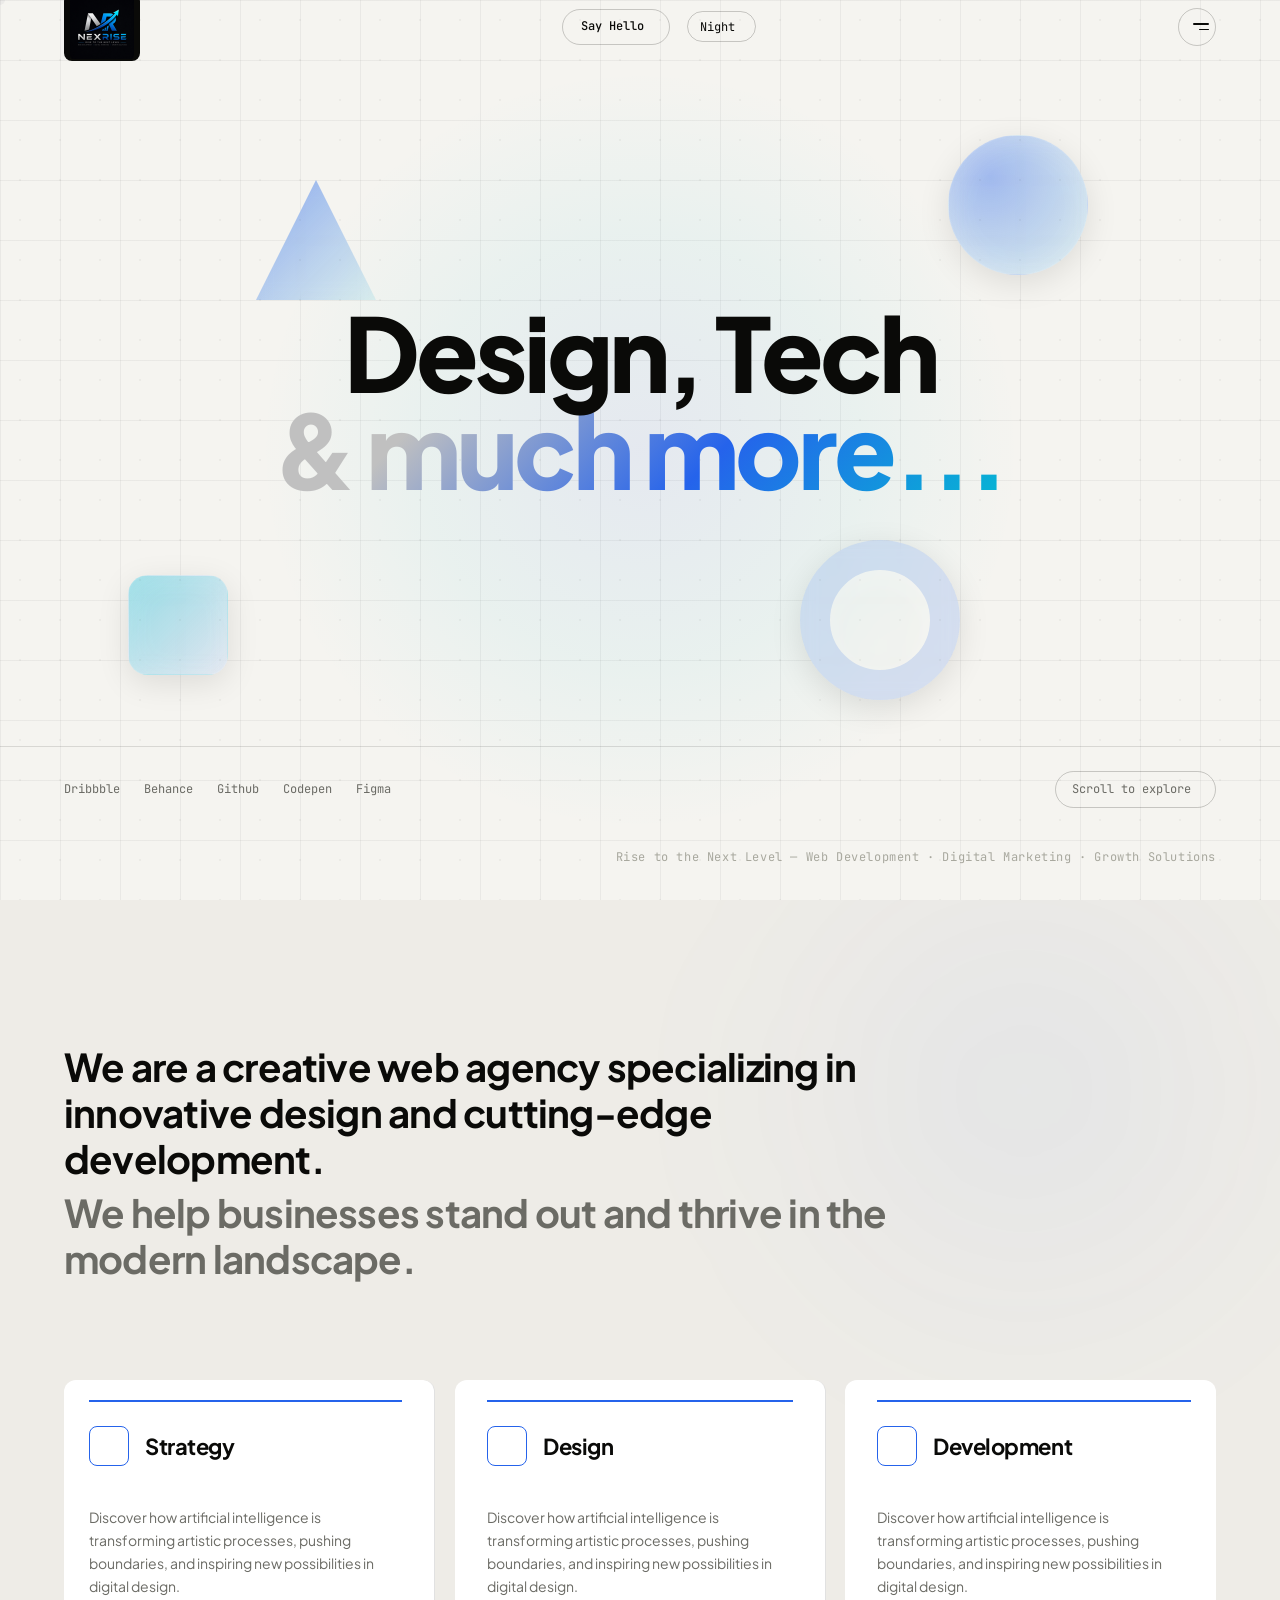
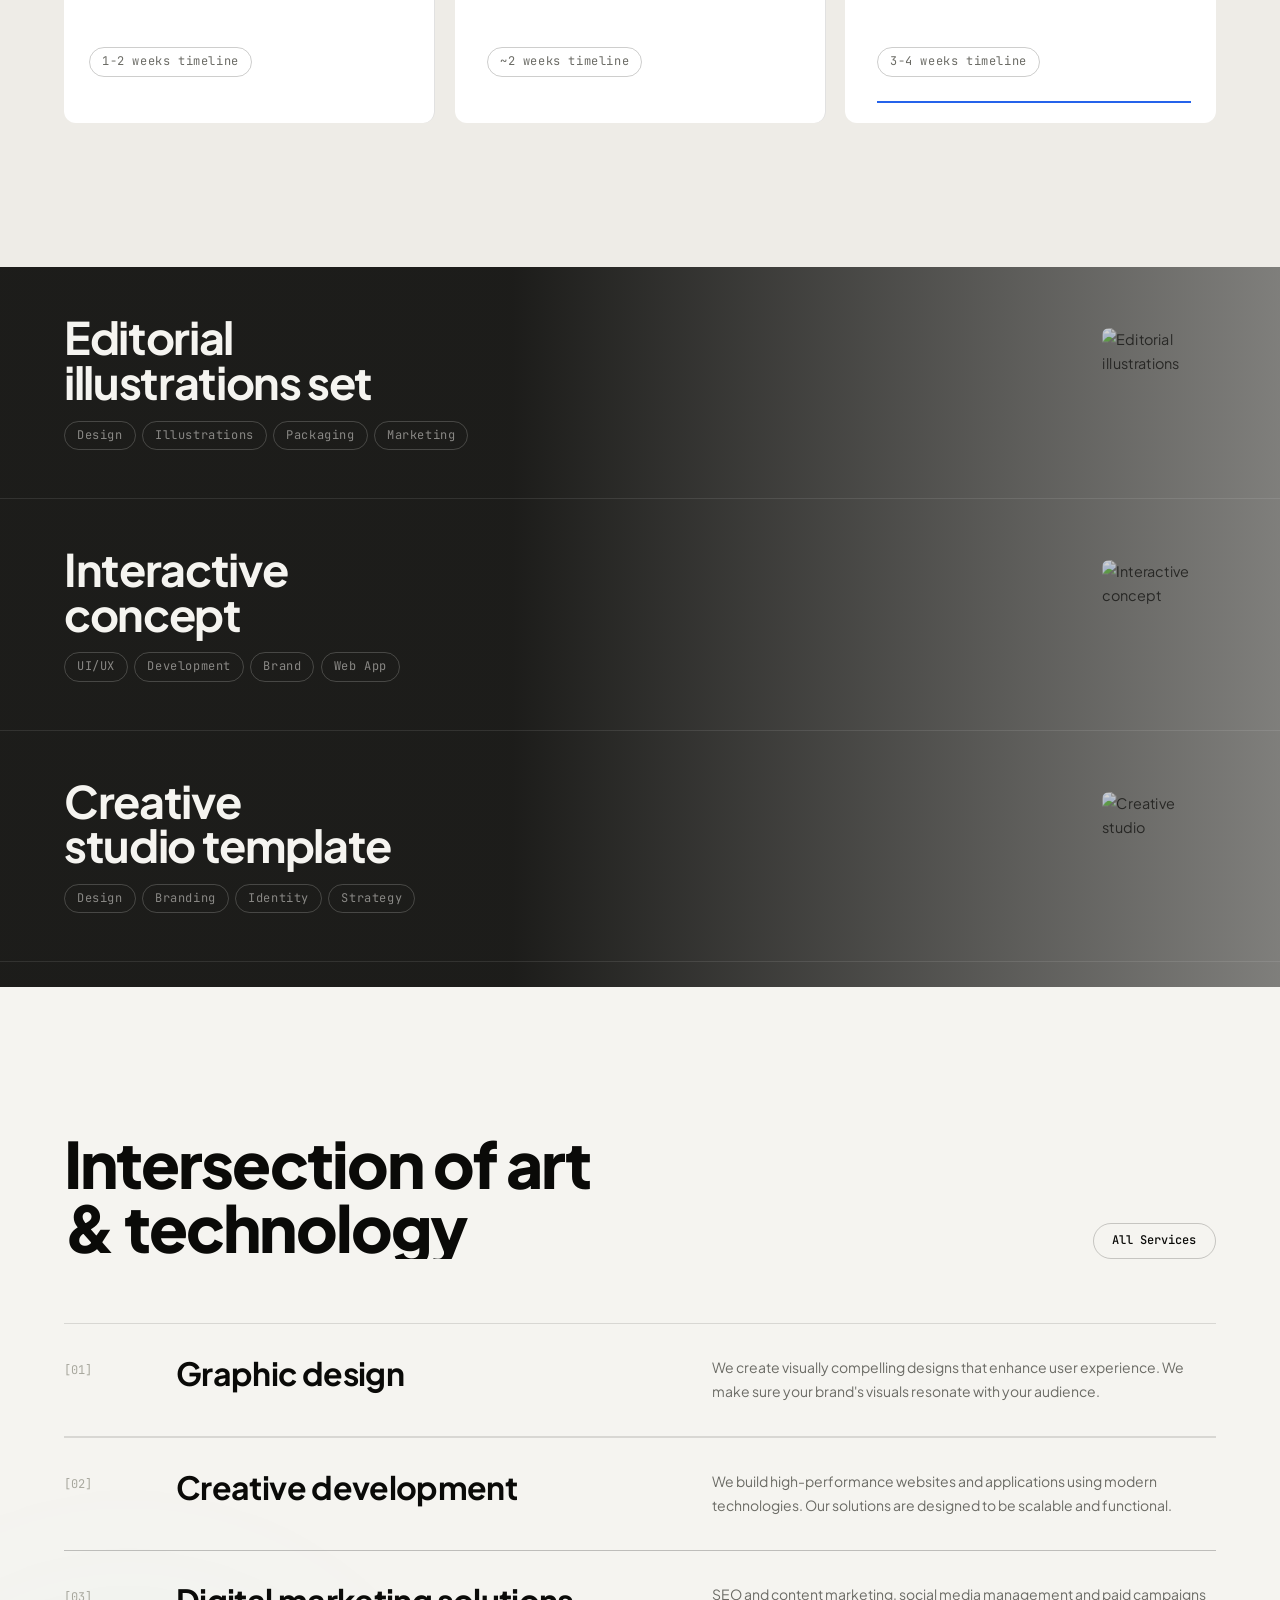
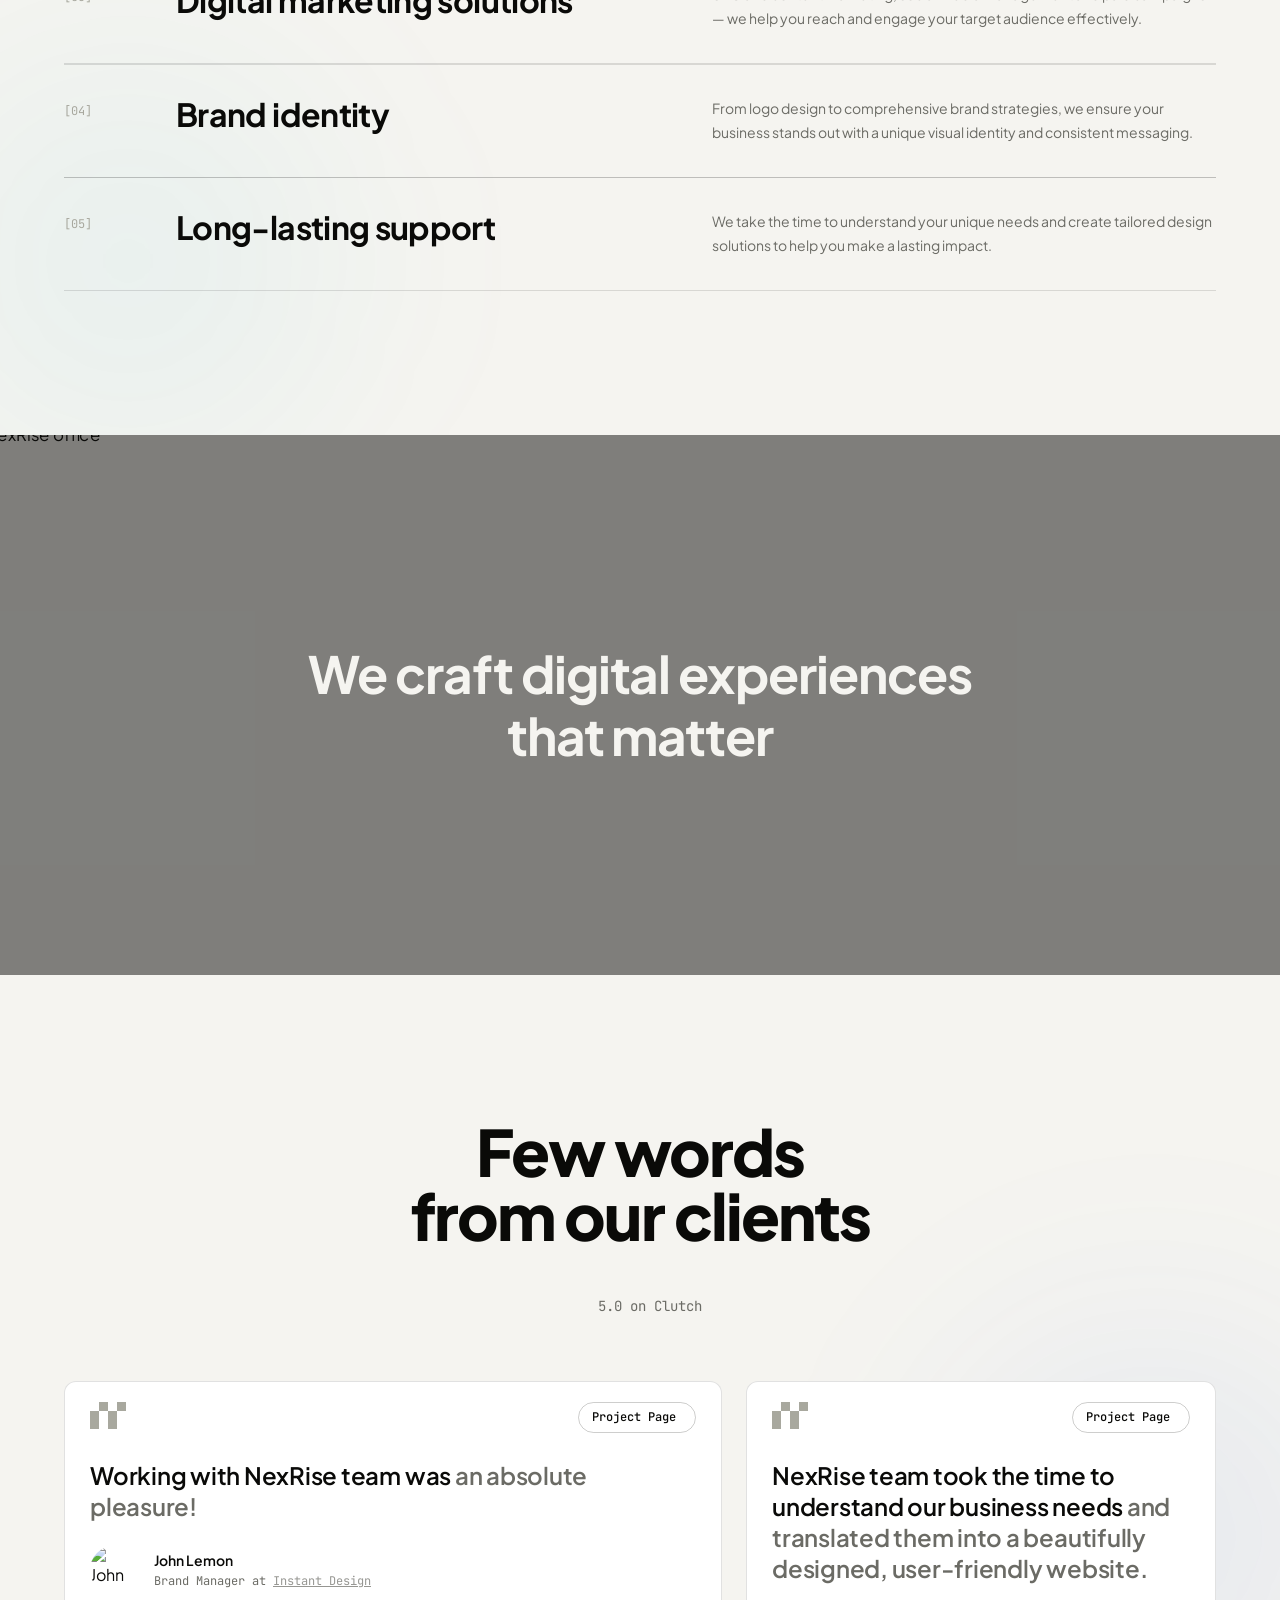
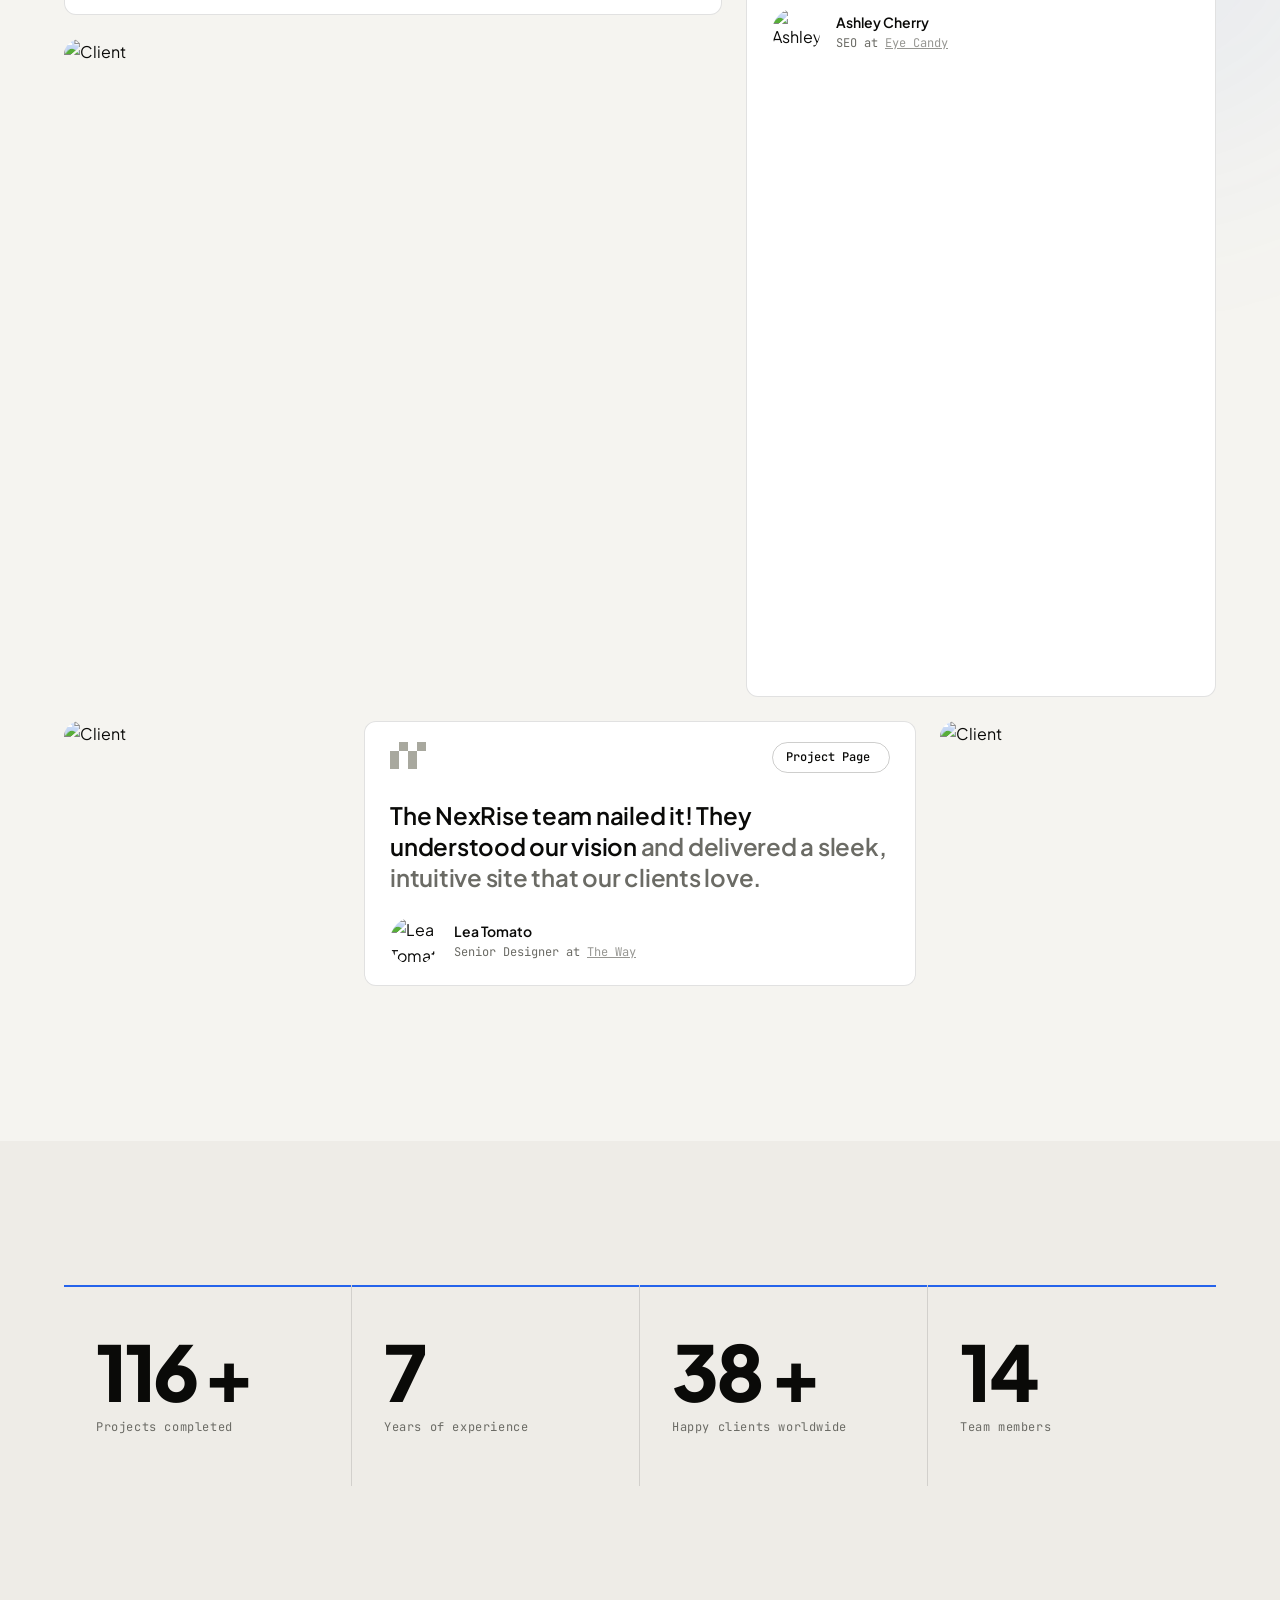
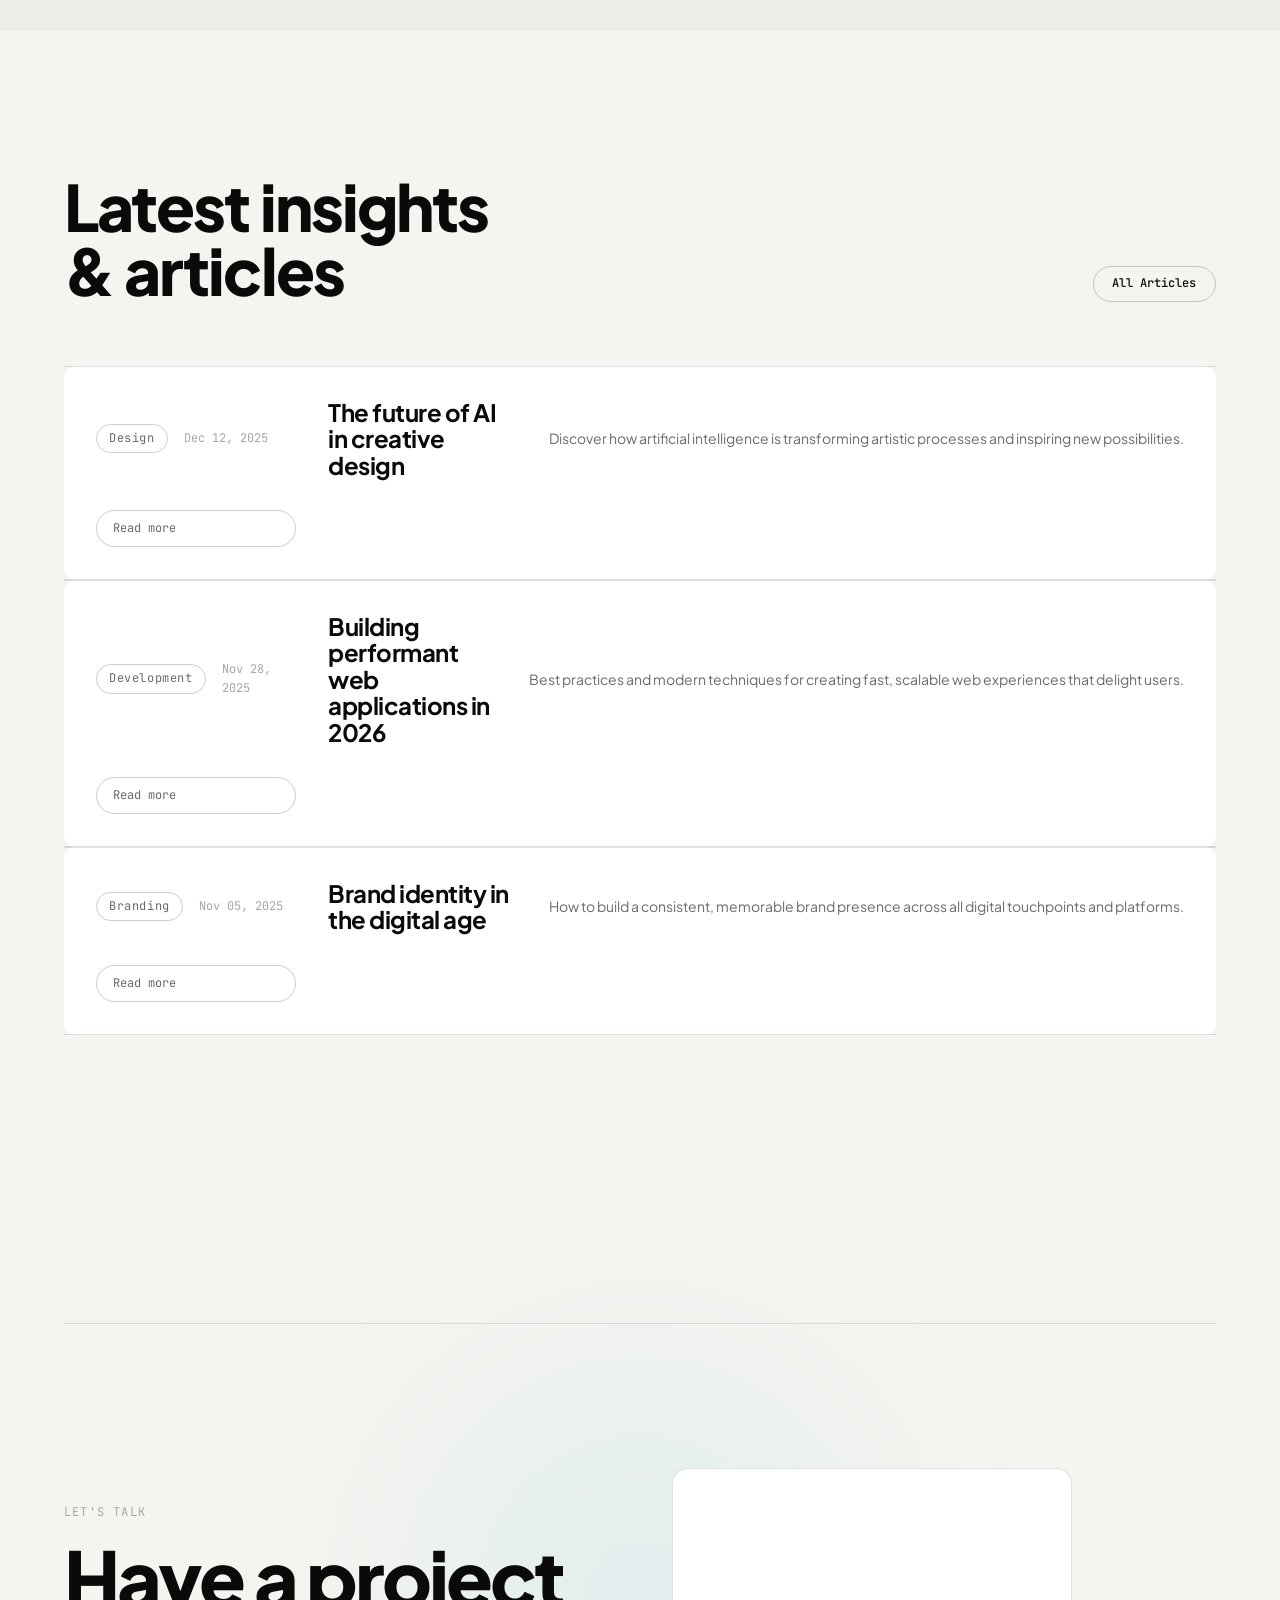
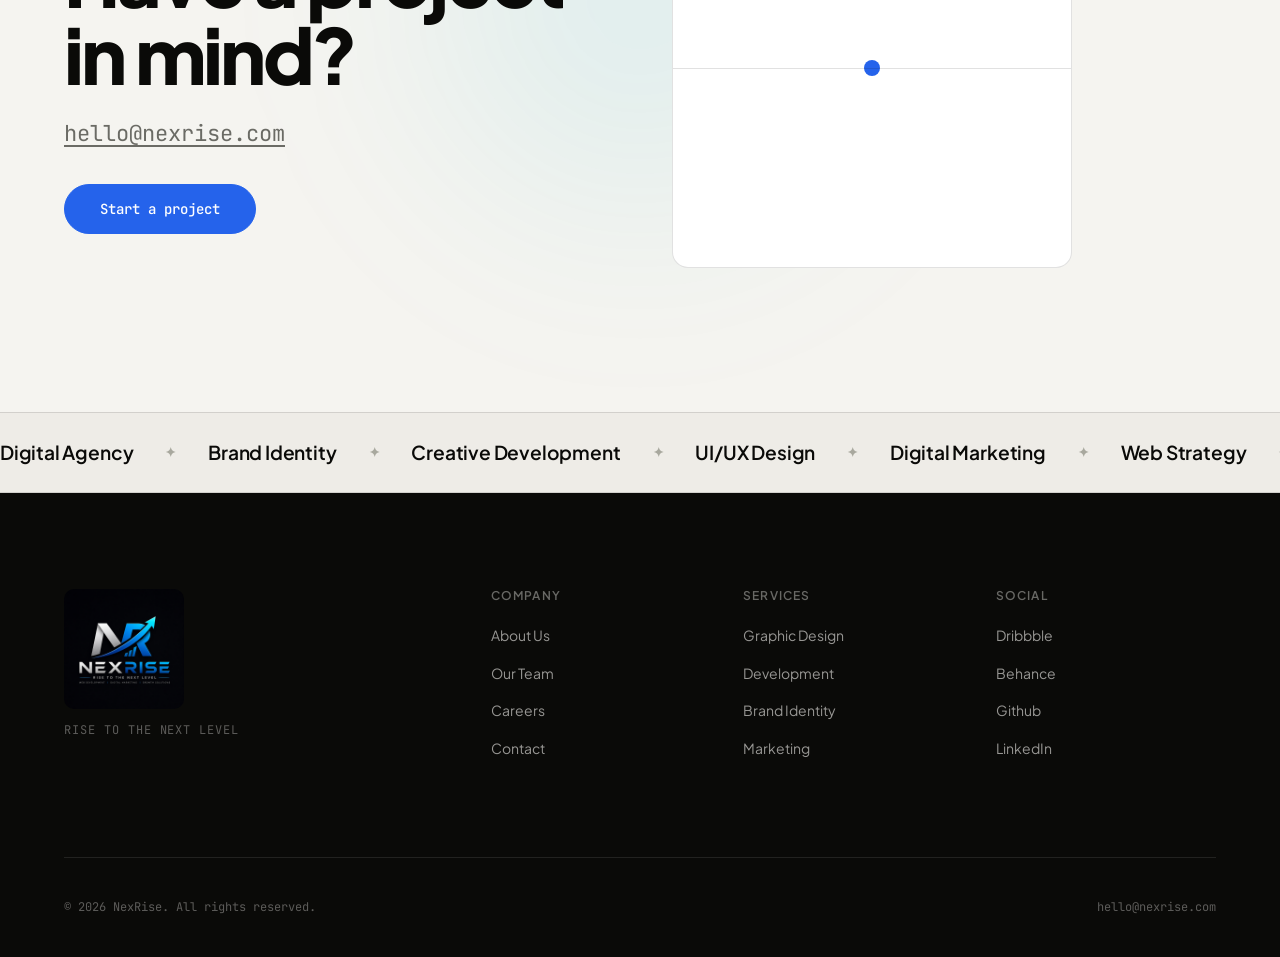
==== commit 8ac00198: "chore: align navigation menu items as modified locally" ====
--- a/index.html
+++ b/index.html
@@ -73,17 +73,11 @@
           <ul class="nav-menu" id="main-nav">
             <!-- Row 1: Home (Active Highlighted) -->
             <li class="nav-item nav-item--active">
-              <div class="nav-item__header">
+              <a href="index.html" class="nav-item__header">
                 <span class="nav-item__num">/ 01</span>
                 <span class="nav-item__label">Home</span>
                 <div class="nav-item__arrow"><i class="ph ph-arrow-right"></i></div>
-              </div>
-              <ul class="nav-submenu">
-                <li><a href="#">Digital Agency</a></li>
-                <li><a href="#">Creative Agency</a></li>
-                <li><a href="#">Branding Studio</a></li>
-                <li><a href="#">Web Developer</a></li>
-              </ul>
+              </a>
             </li>
             
             <!-- Row 2: About Us -->
@@ -96,7 +90,7 @@
             </li>
             
             <!-- Row 3: Pages -->
-            <li class="nav-item">
+            <!-- <li class="nav-item">
               <div class="nav-item__header">
                 <span class="nav-item__num">/ 03</span>
                 <span class="nav-item__label">Pages</span>
@@ -109,8 +103,14 @@
                 <li><a href="#">Pricing</a></li>
                 <li><a href="#">FAQ</a></li>
               </ul>
+            </li> -->
+             <li class="nav-item nav-item--link">
+              <a href="services.html" class="nav-item__header">
+                <span class="nav-item__num">/ 03</span>
+                <span class="nav-item__label">Services</span>
+                <div class="nav-item__arrow"><i class="ph ph-arrow-right"></i></div>
+              </a>
             </li>
-            
             <!-- Row 4: Insights -->
             <li class="nav-item">
               <div class="nav-item__header">
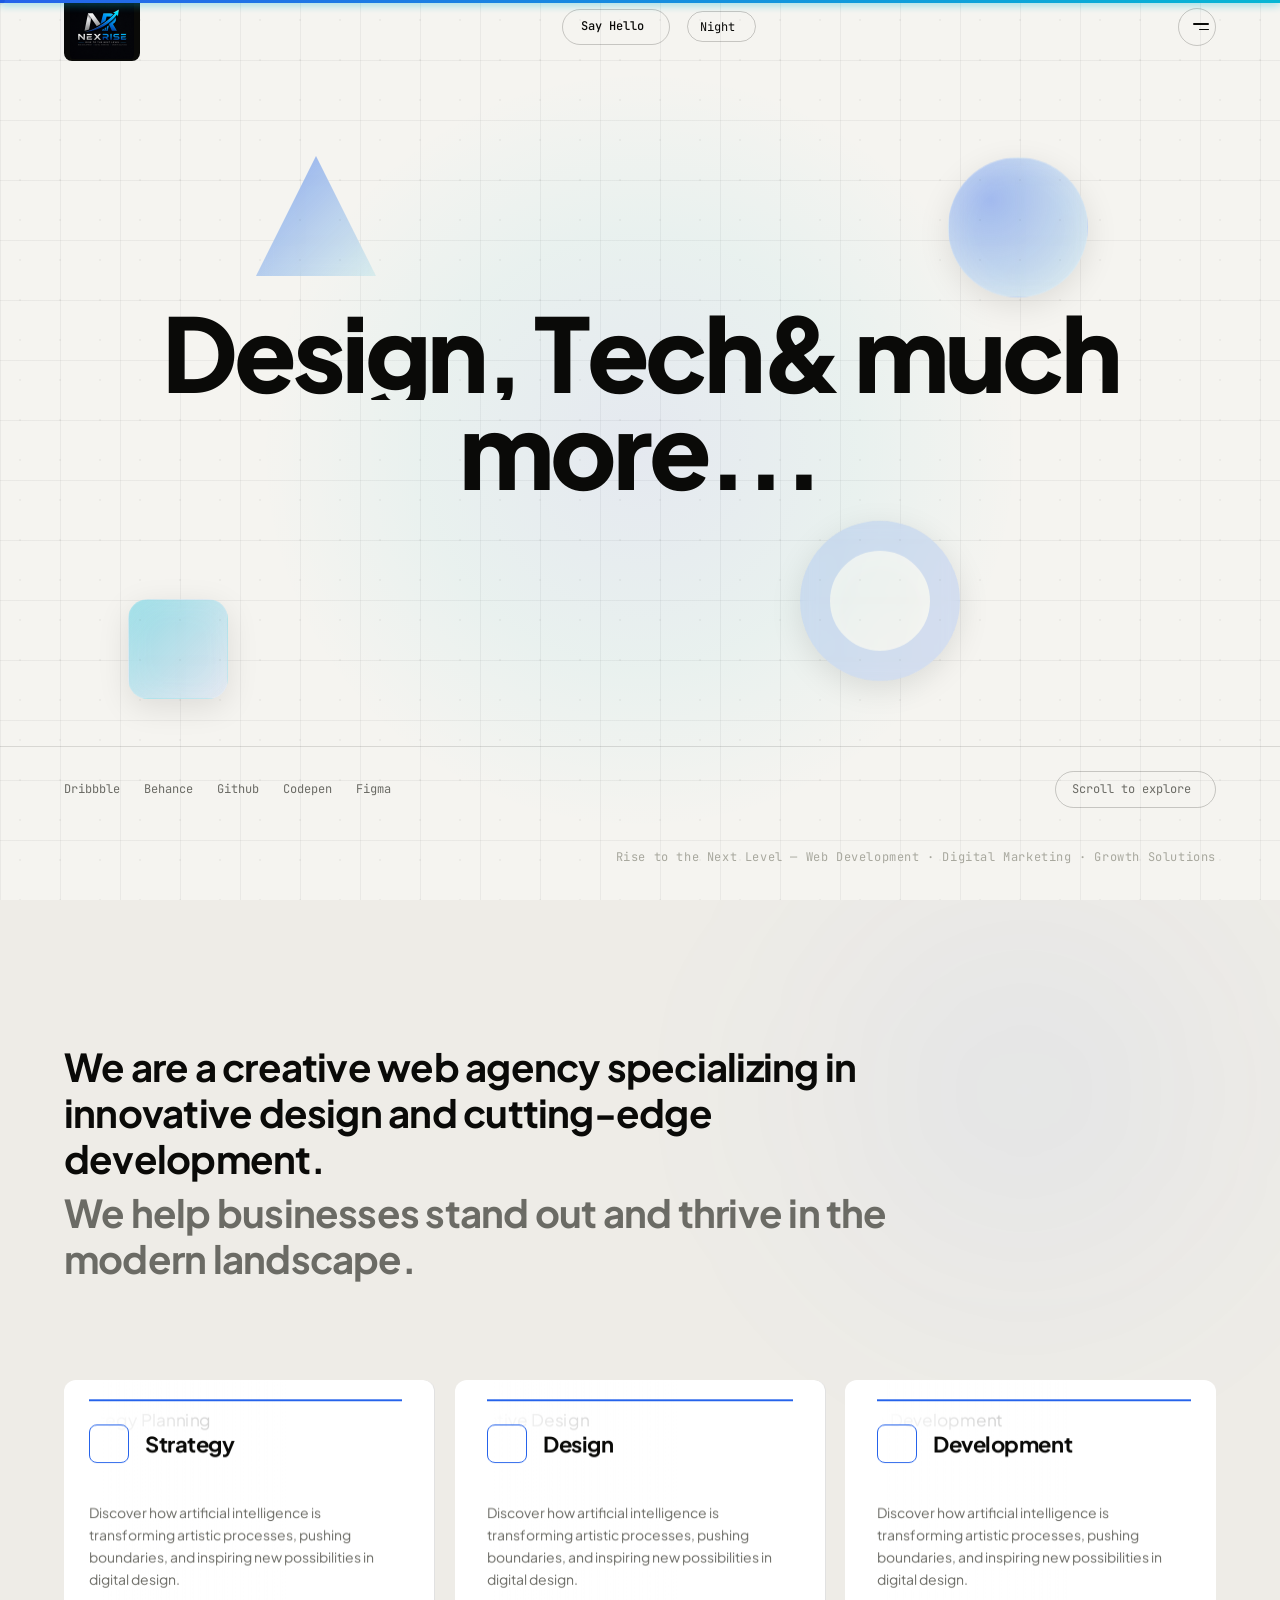
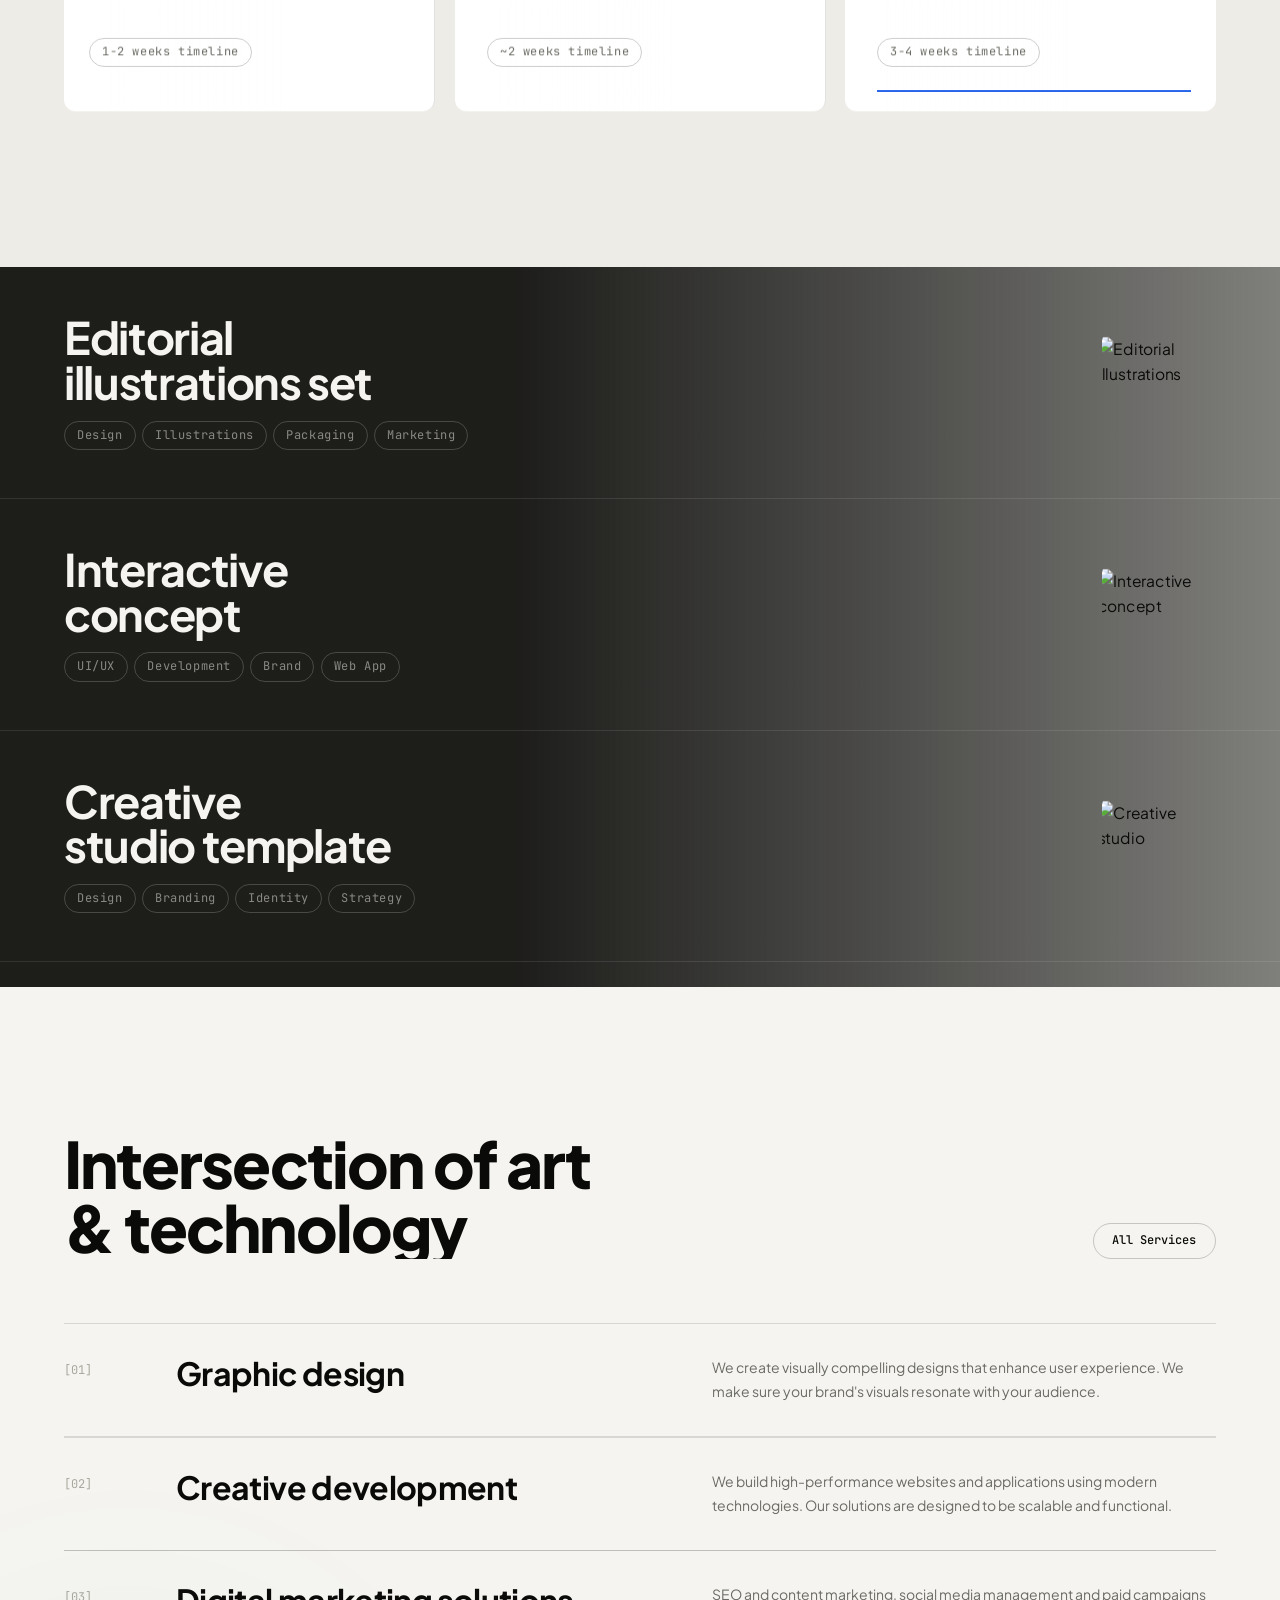
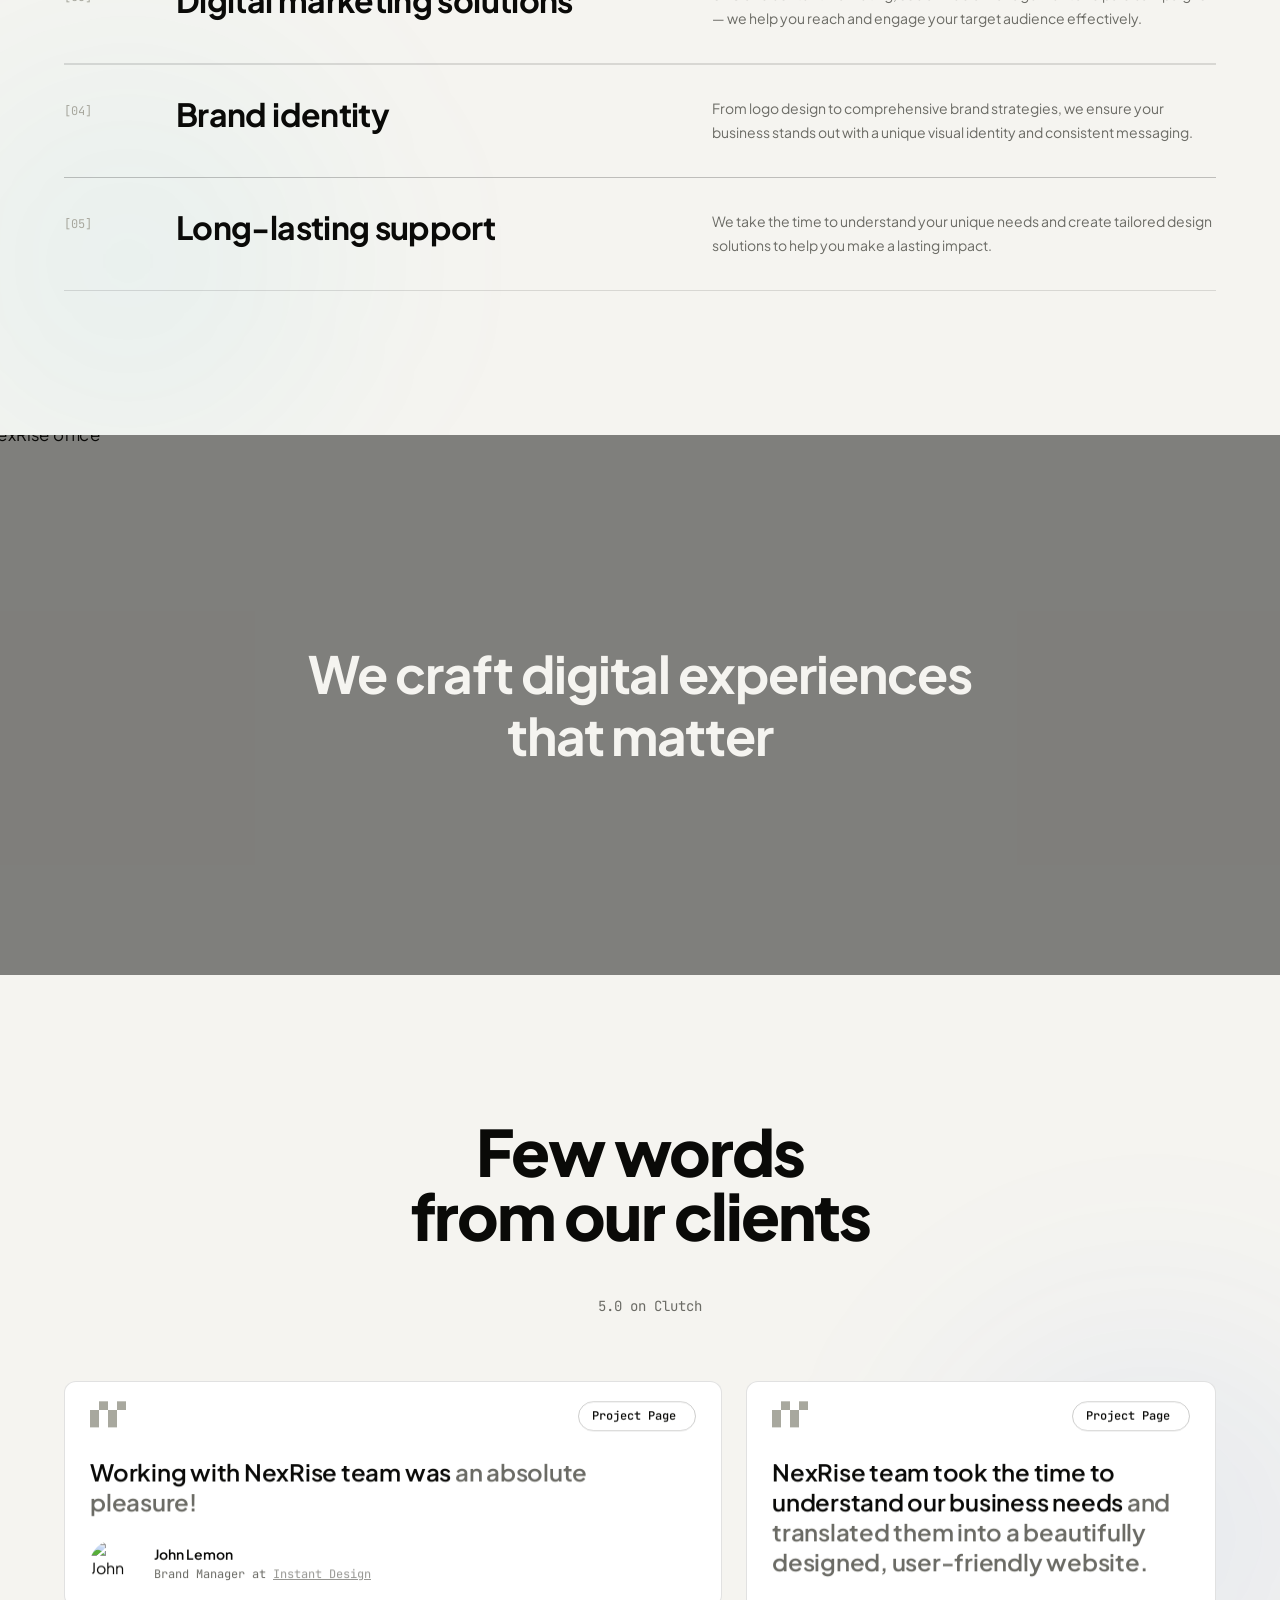
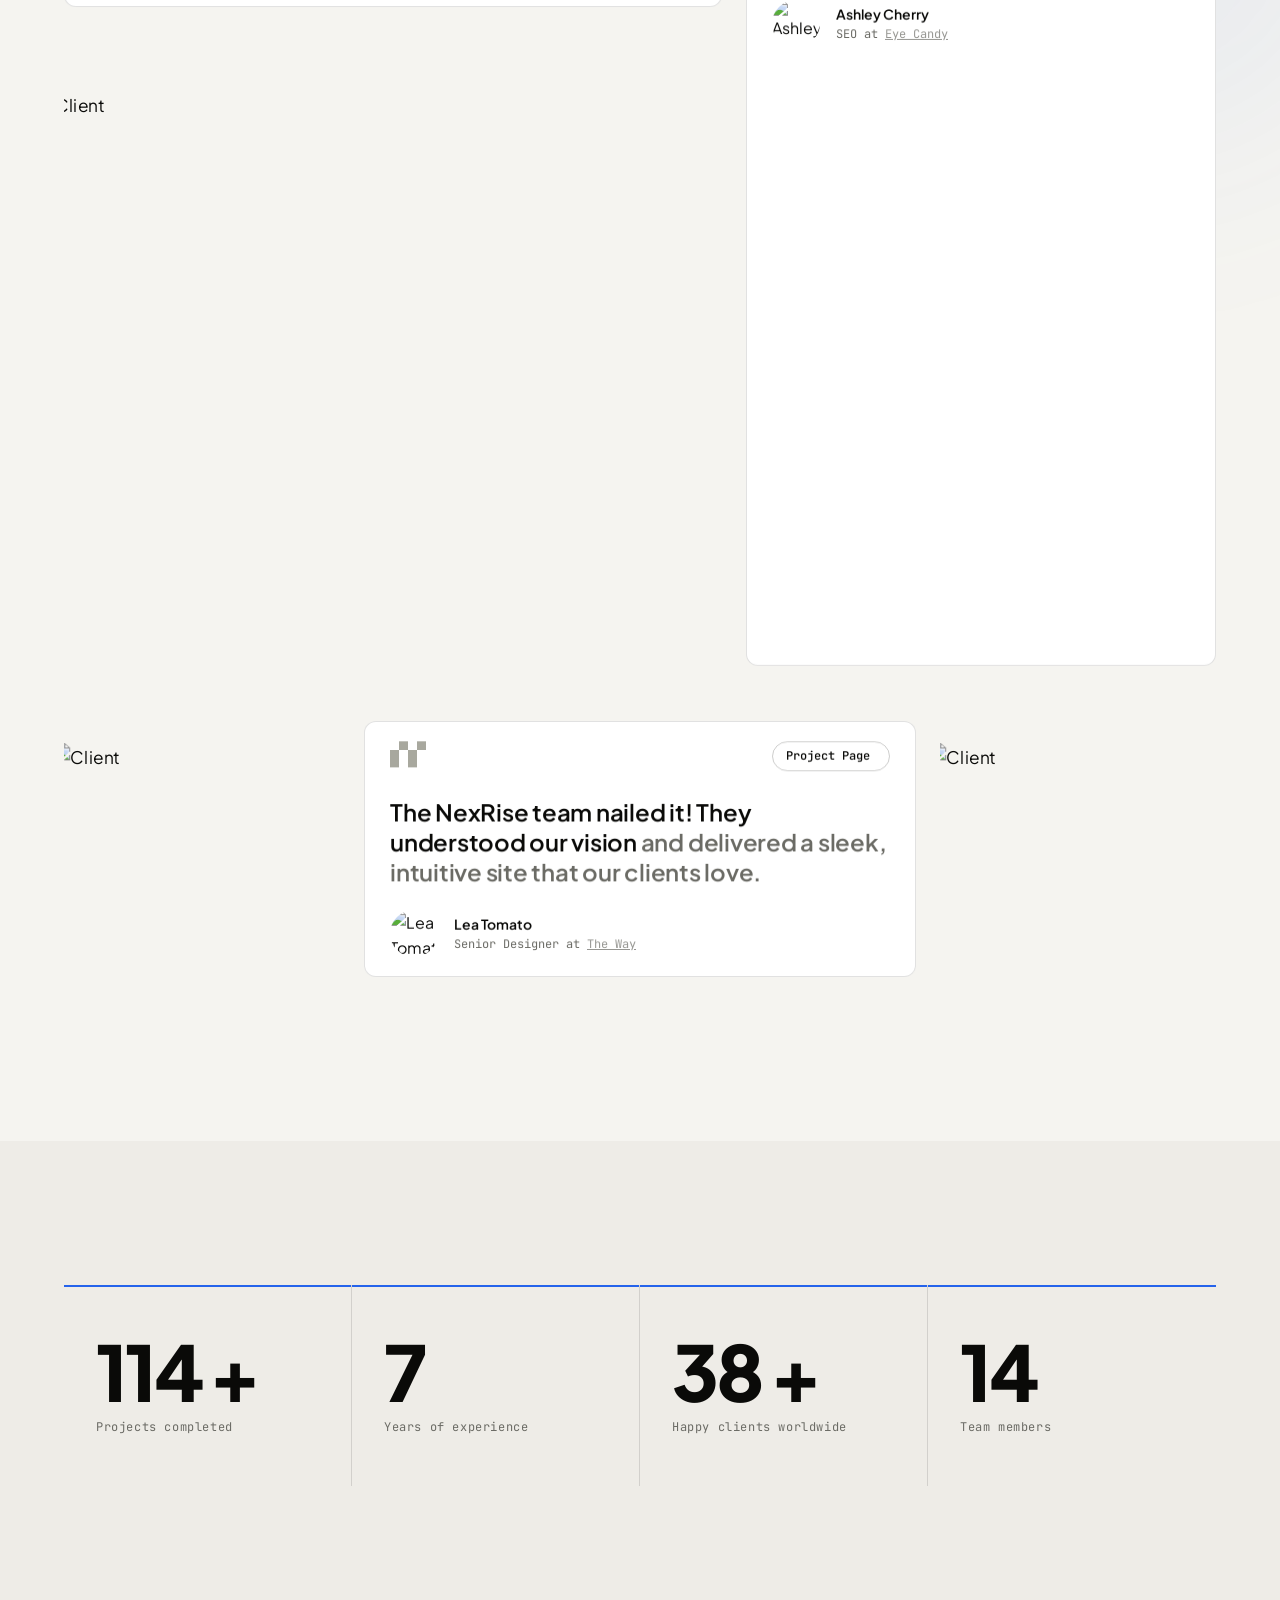
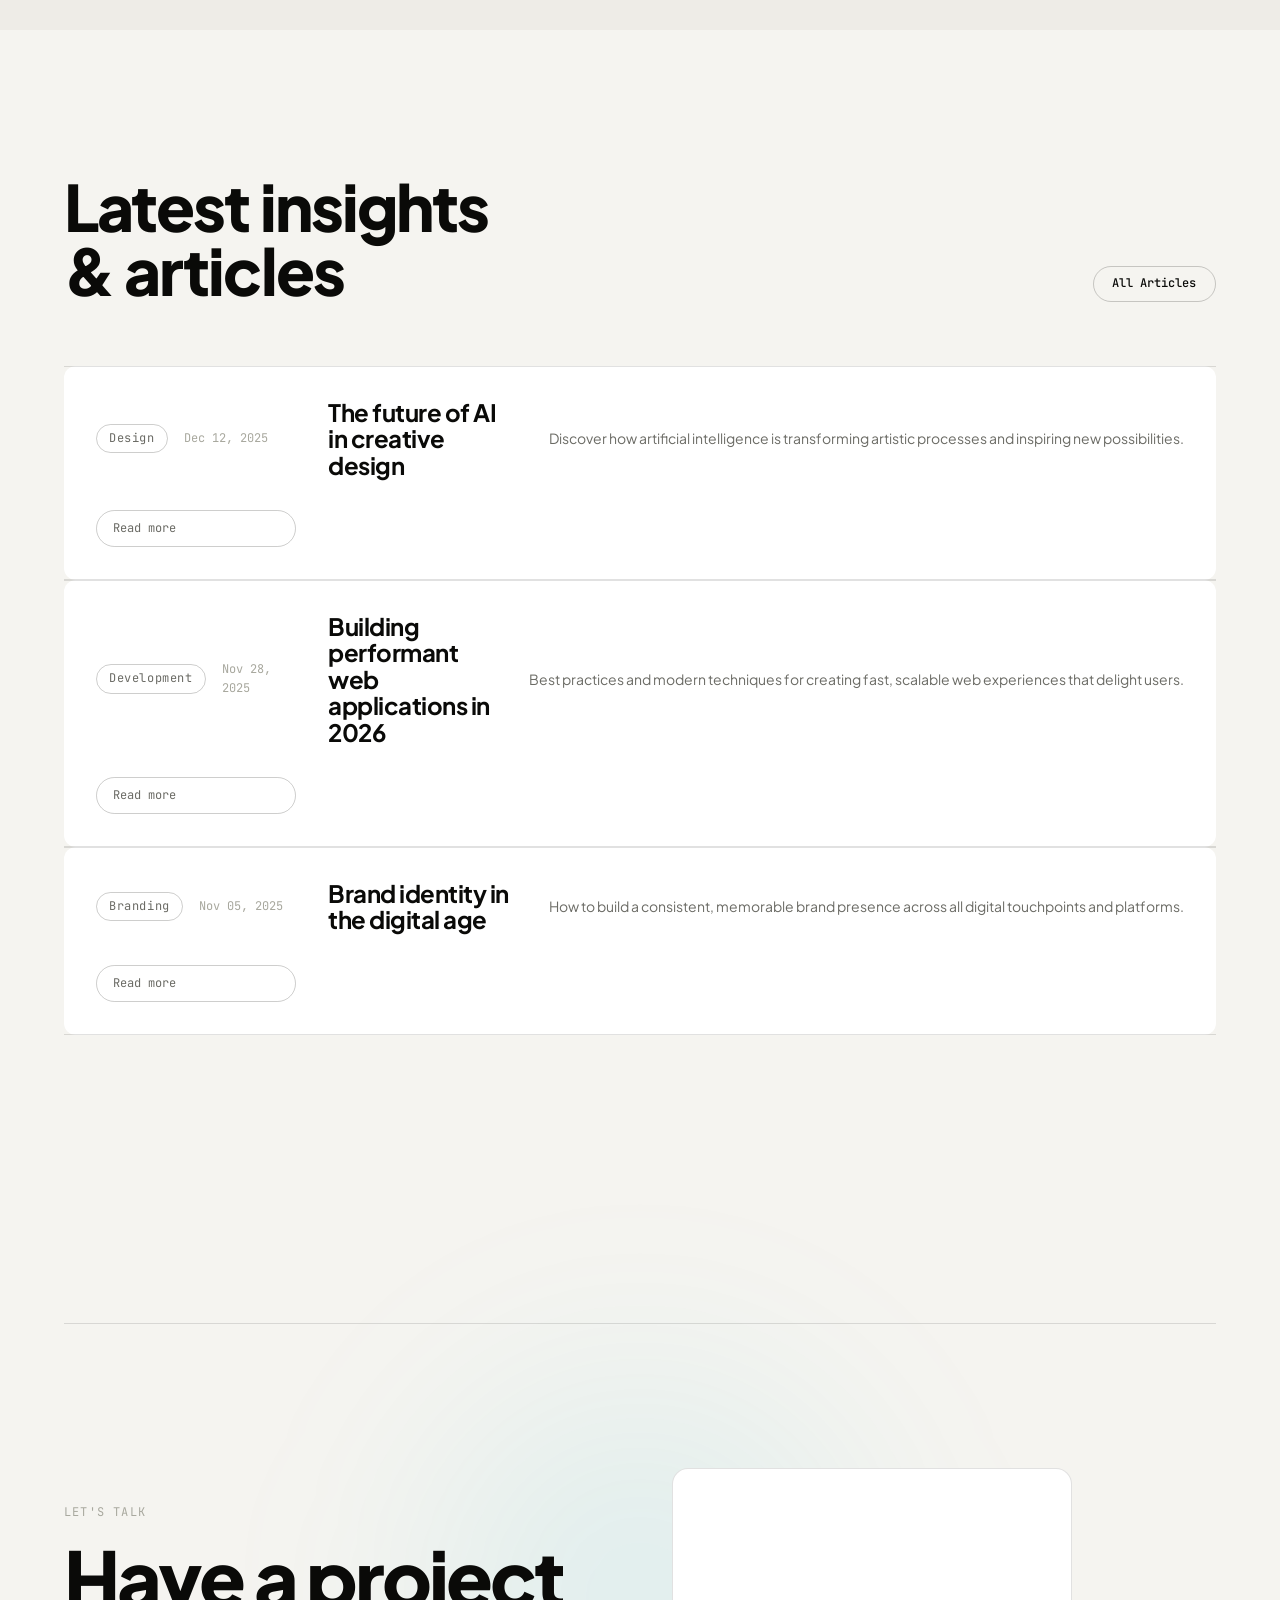
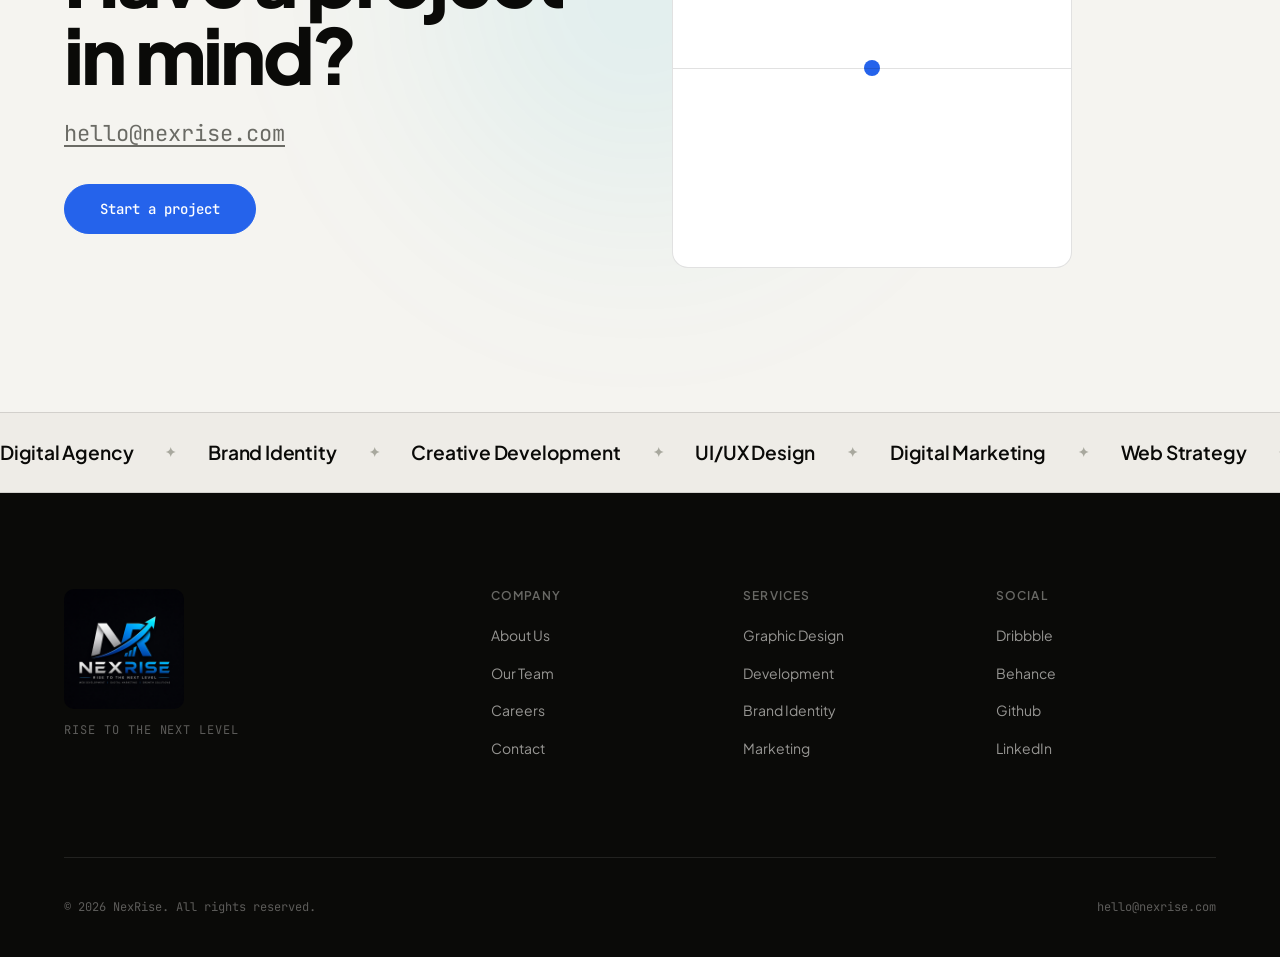
==== commit f15f8eea: "feat: enhance Home and About pages with premium parallax and scroll reveal animations" ====
--- a/index.html
+++ b/index.html
@@ -12,9 +12,24 @@
   <link rel="preconnect" href="https://fonts.gstatic.com" crossorigin />
   <link href="https://fonts.googleapis.com/css2?family=Manrope:wght@300;400;500;600;700;800&family=JetBrains+Mono:wght@400;500&display=swap" rel="stylesheet" />
   <link rel="stylesheet" href="style.css?v=5" />
+  <link rel="stylesheet" href="css/animations.css" />
   <link rel="stylesheet" href="https://cdn.jsdelivr.net/npm/@phosphor-icons/web@2.1.1/src/regular/style.css" />
 </head>
 <body data-theme="light">
+
+  <!-- Premium Reusable Background Effects -->
+  <div class="premium-bg-effects" aria-hidden="true">
+    <div class="bg-glow bg-glow-1"></div>
+    <div class="bg-glow bg-glow-2"></div>
+    <div class="bg-grid-overlay"></div>
+    <div class="bg-noise-overlay"></div>
+    <div class="particles-container" id="particles-container"></div>
+  </div>
+
+  <!-- Scroll Progress Indicator -->
+  <div class="scroll-progress-container">
+    <div class="scroll-progress-bar" id="scroll-progress-bar"></div>
+  </div>
 
   <!-- Custom Cursor -->
   <div id="cursor" class="cursor" aria-hidden="true">
@@ -211,14 +226,14 @@
       <div class="hero__glow"></div>
       
       <!-- Floating 3D Shapes -->
-      <div class="shape-3d shape-sphere"></div>
-      <div class="shape-3d shape-torus"></div>
-      <div class="shape-3d shape-cube"></div>
-      <div class="shape-3d shape-pyramid"></div>
+      <div class="shape-3d shape-sphere" data-speed="0.2"></div>
+      <div class="shape-3d shape-torus" data-speed="-0.15"></div>
+      <div class="shape-3d shape-cube" data-speed="0.3"></div>
+      <div class="shape-3d shape-pyramid" data-speed="-0.25"></div>
     </div>
 
     <div class="hero__content">
-      <h1 class="hero__title" id="hero-title">Design, Tech<br/><span class="hero__title-accent">&amp; much more...</span></h1>
+      <h1 class="hero__title reveal-text" id="hero-title">Design, Tech<br/><span class="hero__title-accent">&amp; much more...</span></h1>
     </div>
 
     <div class="hero__bottom">
@@ -722,6 +737,17 @@
     </div>
   </footer>
 
+  <!-- Lenis Smooth Scroll -->
+  <script src="https://cdn.jsdelivr.net/npm/@studio-freight/lenis@1.0.42/dist/lenis.min.js"></script>
+
+  <!-- GSAP & ScrollTrigger -->
+  <script src="https://cdnjs.cloudflare.com/ajax/libs/gsap/3.12.5/gsap.min.js"></script>
+  <script src="https://cdnjs.cloudflare.com/ajax/libs/gsap/3.12.5/ScrollTrigger.min.js"></script>
+
+  <!-- Root Theme JS -->
   <script src="script.js?v=6"></script>
+
+  <!-- Premium Scroll & Interactive Animation Library -->
+  <script src="js/animations.js"></script>
 </body>
 </html>
--- a/style.css
+++ b/style.css
@@ -666,10 +666,10 @@
   box-shadow: 0 10px 30px rgba(0, 0, 0, 0.2);
   margin-top: 83px;
   margin-bottom: 2rem;
-  height: fit-content;
+  height: 500px !important;
   transition: all 0.4s var(--ease-out);
   position: relative;
-  overflow: hidden;
+  overflow: visible;
 }
 
 .contact-card-premium::before {
--- a/css/animations.css
+++ b/css/animations.css
@@ -0,0 +1,207 @@
+/*
+============================================================
+* NexRise - Reusable Premium Animation & Background Styles
+* Serves Home, About, and other sub-pages
+============================================================
+*/
+
+:root {
+  --color-accent-gradient: linear-gradient(135deg, var(--brand-blue, #2563eb) 0%, var(--brand-cyan, #06b6d4) 100%);
+  --glass-bg-reusable: rgba(255, 255, 255, 0.02);
+  --glass-border-reusable: rgba(255, 255, 255, 0.05);
+  --glow-reusable-1: rgba(37, 99, 235, 0.08);
+  --glow-reusable-2: rgba(6, 182, 212, 0.08);
+}
+
+[data-theme="dark"] {
+  --glass-bg-reusable: rgba(10, 10, 8, 0.35);
+  --glass-border-reusable: rgba(245, 244, 240, 0.04);
+  --glow-reusable-1: rgba(6, 182, 212, 0.12);
+  --glow-reusable-2: rgba(37, 99, 235, 0.1);
+}
+
+/* --- Global Layout Configuration --- */
+body {
+  overflow-x: hidden !important;
+}
+
+/* --- Premium Background Effects --- */
+.premium-bg-effects {
+  position: fixed;
+  top: 0;
+  left: 0;
+  width: 100%;
+  height: 100%;
+  pointer-events: none;
+  z-index: 0;
+  overflow: hidden;
+}
+
+.bg-glow {
+  position: absolute;
+  border-radius: 50%;
+  filter: blur(140px);
+  opacity: 0.85;
+  mix-blend-mode: screen;
+}
+
+.bg-glow-1 {
+  top: -15%;
+  left: -10%;
+  width: 65vw;
+  height: 65vw;
+  background: radial-gradient(circle, var(--glow-reusable-1) 0%, transparent 70%);
+  animation: moveBlob1 30s infinite alternate ease-in-out;
+}
+
+.bg-glow-2 {
+  bottom: -15%;
+  right: -10%;
+  width: 55vw;
+  height: 55vw;
+  background: radial-gradient(circle, var(--glow-reusable-2) 0%, transparent 70%);
+  animation: moveBlob2 35s infinite alternate ease-in-out;
+}
+
+.bg-grid-overlay {
+  position: absolute;
+  top: 0;
+  left: 0;
+  width: 100%;
+  height: 100%;
+  background-image: 
+    linear-gradient(rgba(245, 244, 240, 0.02) 1px, transparent 1px),
+    linear-gradient(90deg, rgba(245, 244, 240, 0.02) 1px, transparent 1px);
+  background-size: 90px 90px;
+}
+
+[data-theme="dark"] .bg-grid-overlay {
+  background-image: 
+    linear-gradient(rgba(255, 255, 255, 0.015) 1px, transparent 1px),
+    linear-gradient(90deg, rgba(255, 255, 255, 0.015) 1px, transparent 1px);
+}
+
+.bg-noise-overlay {
+  position: absolute;
+  top: 0;
+  left: 0;
+  width: 100%;
+  height: 100%;
+  background-image: url("data:image/svg+xml,%3Csvg viewBox='0 0 200 200' xmlns='http://www.w3.org/2000/svg'%3E%3Cfilter id='noiseFilter'%3E%3CfeTurbulence type='fractalNoise' baseFrequency='0.8' numOctaves='3' stitchTiles='stitch'/%3E%3C/filter%3E%3Crect width='100%25' height='100%25' filter='url(%23noiseFilter)' opacity='0.015'/%3E%3C/svg%3E");
+  opacity: 0.65;
+}
+
+.particles-container {
+  position: absolute;
+  top: 0;
+  left: 0;
+  width: 100%;
+  height: 100%;
+}
+
+.bg-particle {
+  position: absolute;
+  width: 2px;
+  height: 2px;
+  background-color: var(--fg);
+  border-radius: 50%;
+  opacity: 0.15;
+}
+
+/* --- Scroll Progress Bar --- */
+.scroll-progress-container {
+  position: fixed;
+  top: 0;
+  left: 0;
+  width: 100%;
+  height: 3px;
+  z-index: 1000;
+  pointer-events: none;
+  background: rgba(0, 0, 0, 0.05);
+}
+
+.scroll-progress-bar {
+  width: 0%;
+  height: 100%;
+  background: var(--color-accent-gradient);
+  box-shadow: 0 0 10px var(--brand-cyan, #06b6d4);
+  transition: width 0.1s ease-out;
+}
+
+/* --- Animations Keyframes --- */
+@keyframes moveBlob1 {
+  0% { transform: translate(0px, 0px) scale(1); }
+  50% { transform: translate(60px, -40px) scale(1.05); }
+  100% { transform: translate(-30px, 50px) scale(0.95); }
+}
+
+@keyframes moveBlob2 {
+  0% { transform: translate(0px, 0px) scale(1.05); }
+  50% { transform: translate(-50px, 30px) scale(0.98); }
+  100% { transform: translate(40px, -60px) scale(1.02); }
+}
+
+/* --- Text Splitting Reveal Helpers --- */
+.reveal-text {
+  overflow: hidden;
+}
+
+.reveal-text .char {
+  display: inline-block;
+  transform: translateY(100%);
+}
+
+.word-wrap {
+  overflow: hidden;
+  vertical-align: bottom;
+}
+
+/* --- Glassmorphic Enhancements --- */
+.glass-glow-card {
+  position: relative;
+  overflow: hidden;
+  background: var(--glass-bg-reusable);
+  backdrop-filter: blur(15px);
+  -webkit-backdrop-filter: blur(15px);
+  border: 1px solid var(--glass-border-reusable);
+  transition: all 0.4s var(--ease-out);
+}
+
+.glass-glow-card::before {
+  content: '';
+  position: absolute;
+  top: 0;
+  left: 0;
+  width: 100%;
+  height: 100%;
+  background: radial-gradient(circle at top left, rgba(37, 99, 235, 0.1) 0%, transparent 60%);
+  pointer-events: none;
+  opacity: 0.3;
+  transition: opacity 0.4s ease;
+}
+
+.glass-glow-card:hover::before {
+  opacity: 0.65;
+}
+
+/* --- Parallax Image Reveal Wrapper --- */
+.parallax-img-wrapper {
+  position: relative;
+  overflow: hidden;
+  border-radius: 16px;
+  clip-path: inset(0px 0px 0px 0px round 16px);
+  transition: clip-path 1.2s cubic-bezier(0.16, 1, 0.3, 1);
+  box-shadow: 0 15px 35px rgba(0, 0, 0, 0.12);
+}
+
+.parallax-img-wrapper img {
+  width: 100%;
+  height: 100%;
+  object-fit: cover;
+  transform: scale(1.15);
+  transition: transform 1.2s cubic-bezier(0.16, 1, 0.3, 1);
+}
+
+.parallax-img-wrapper:hover img {
+  transform: scale(1.08);
+}
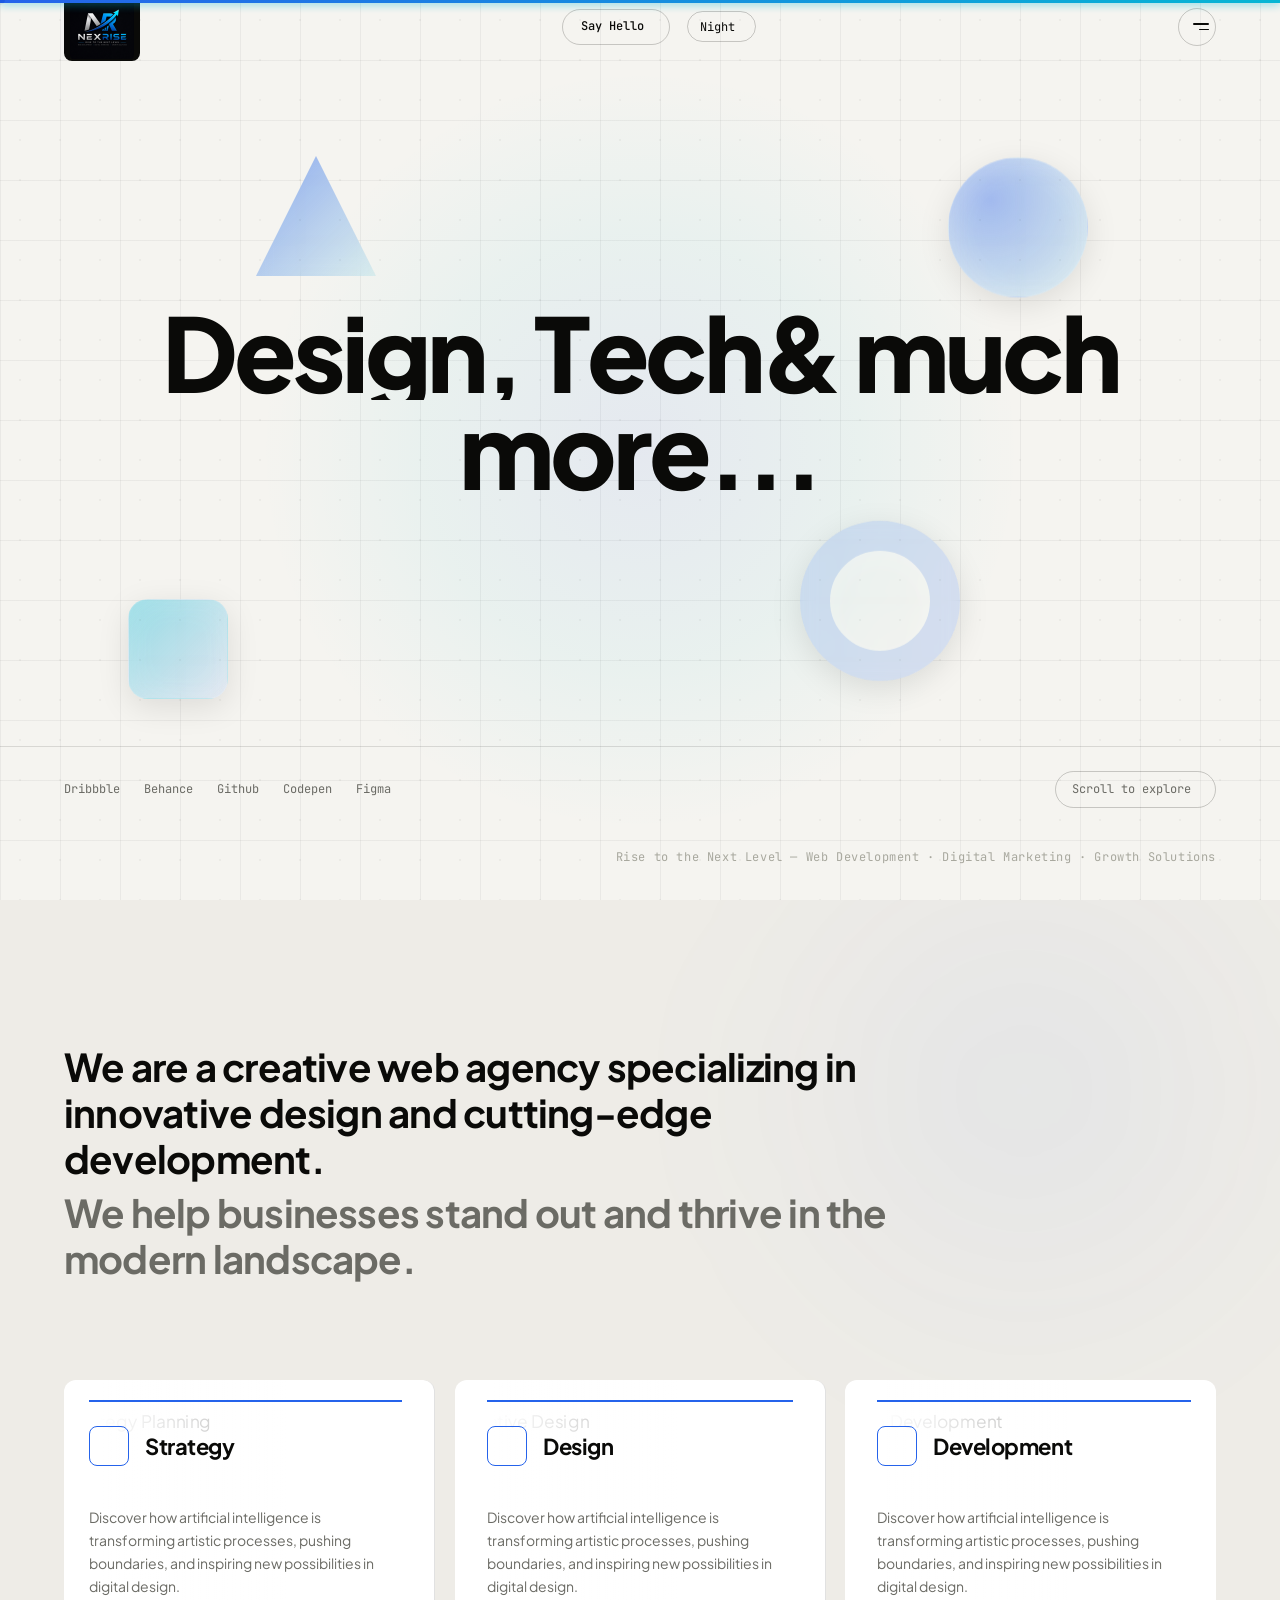
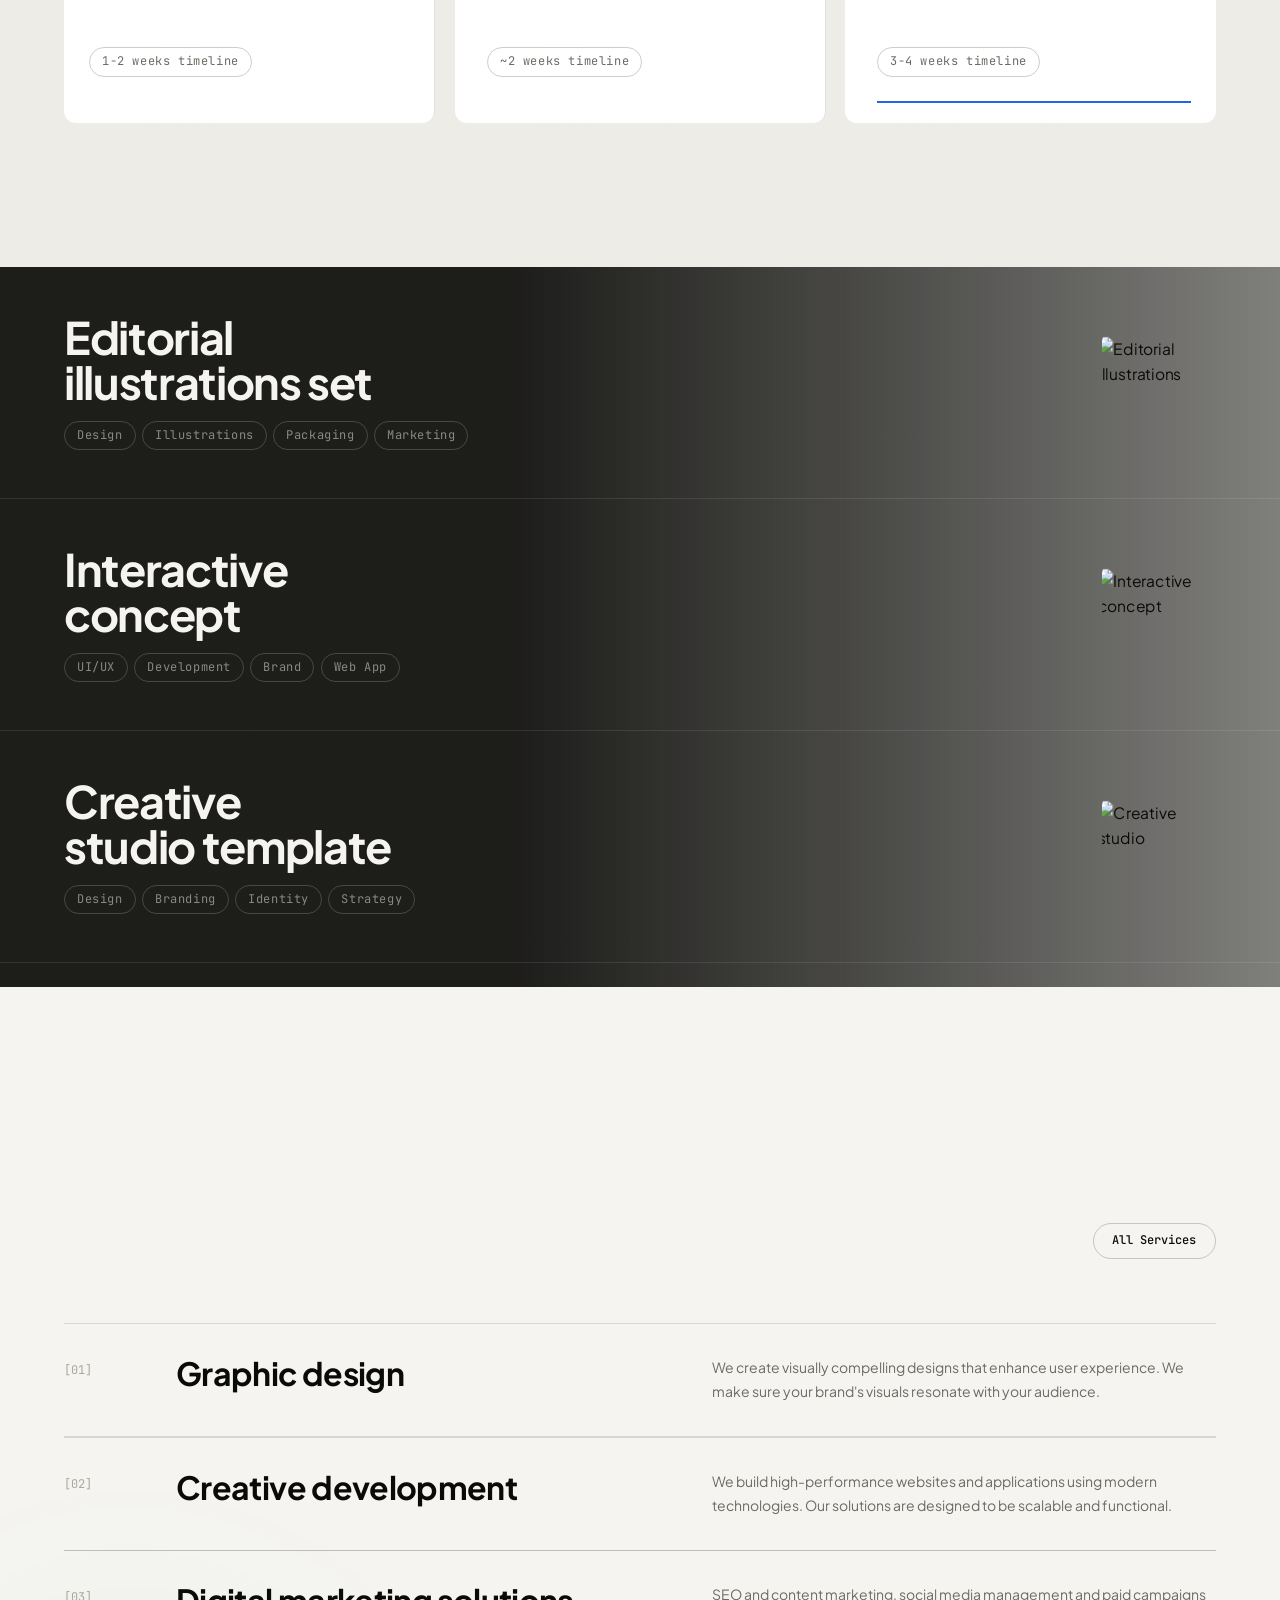
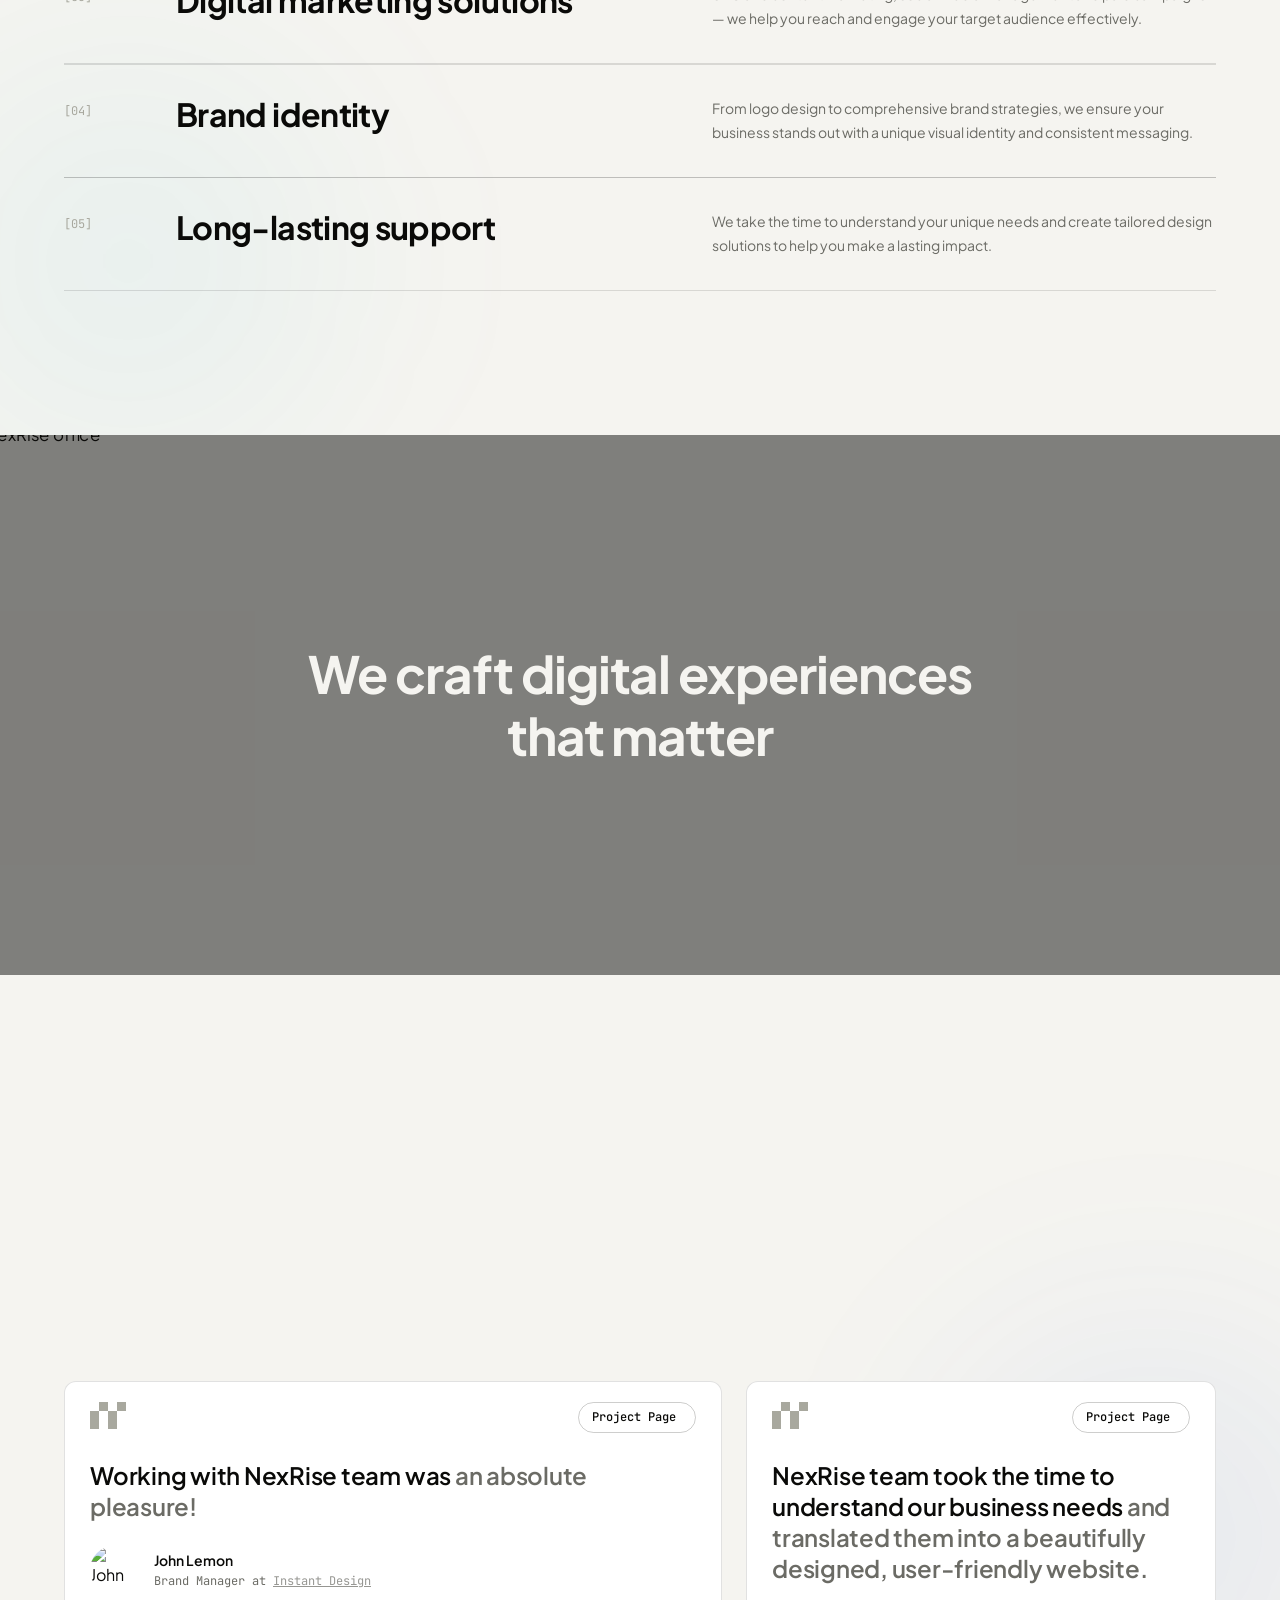
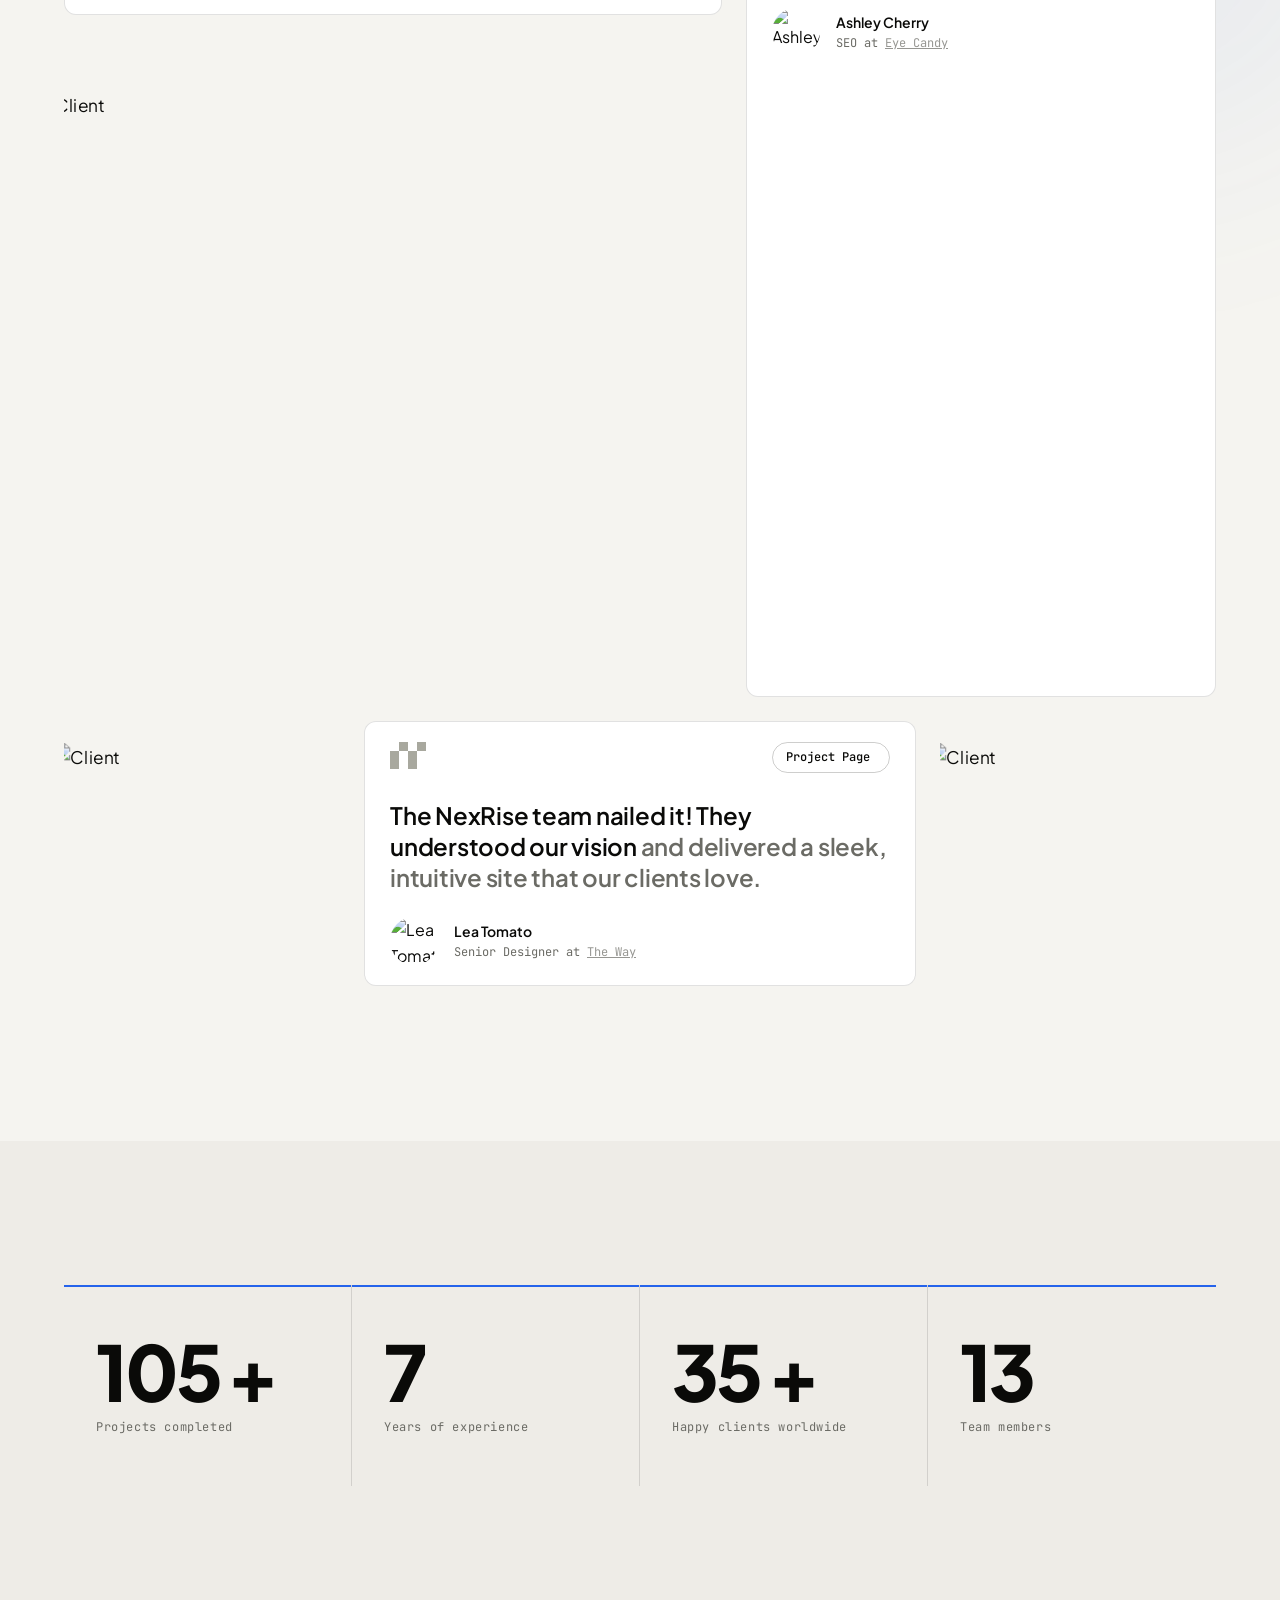
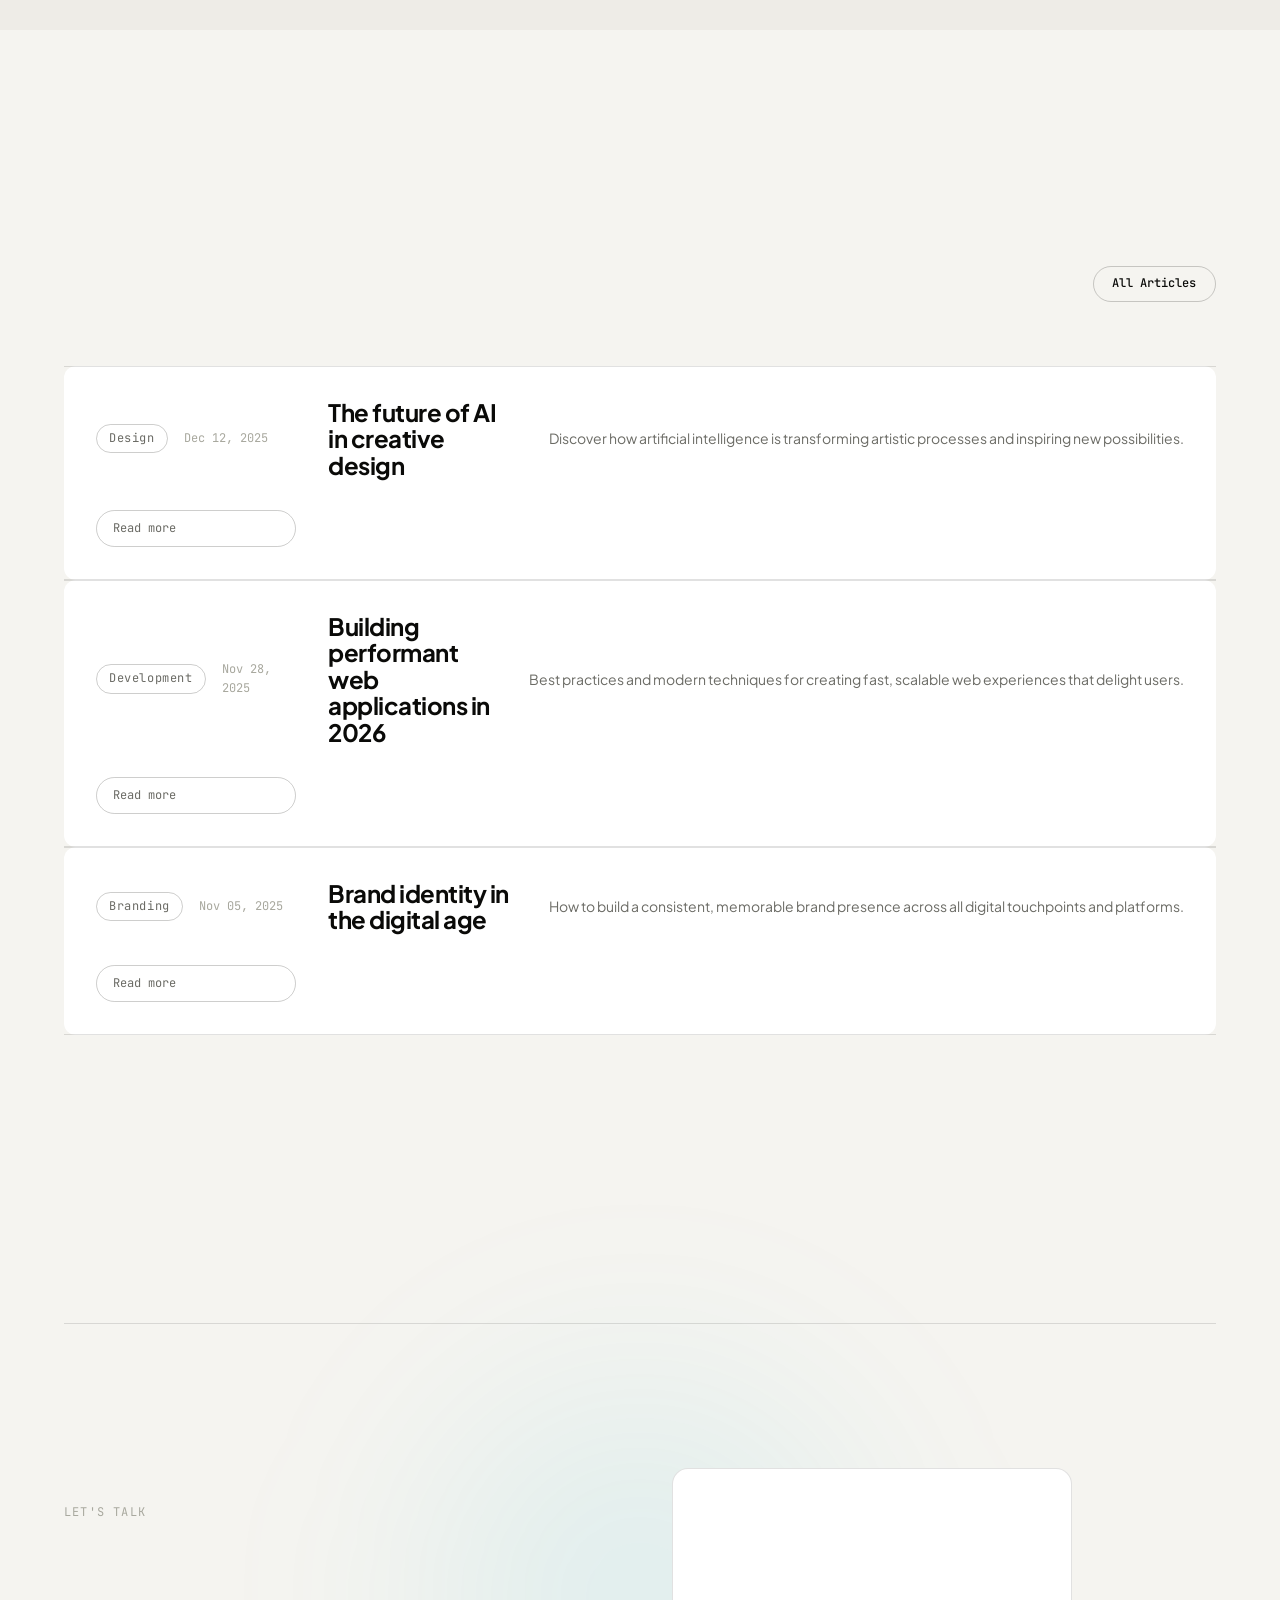
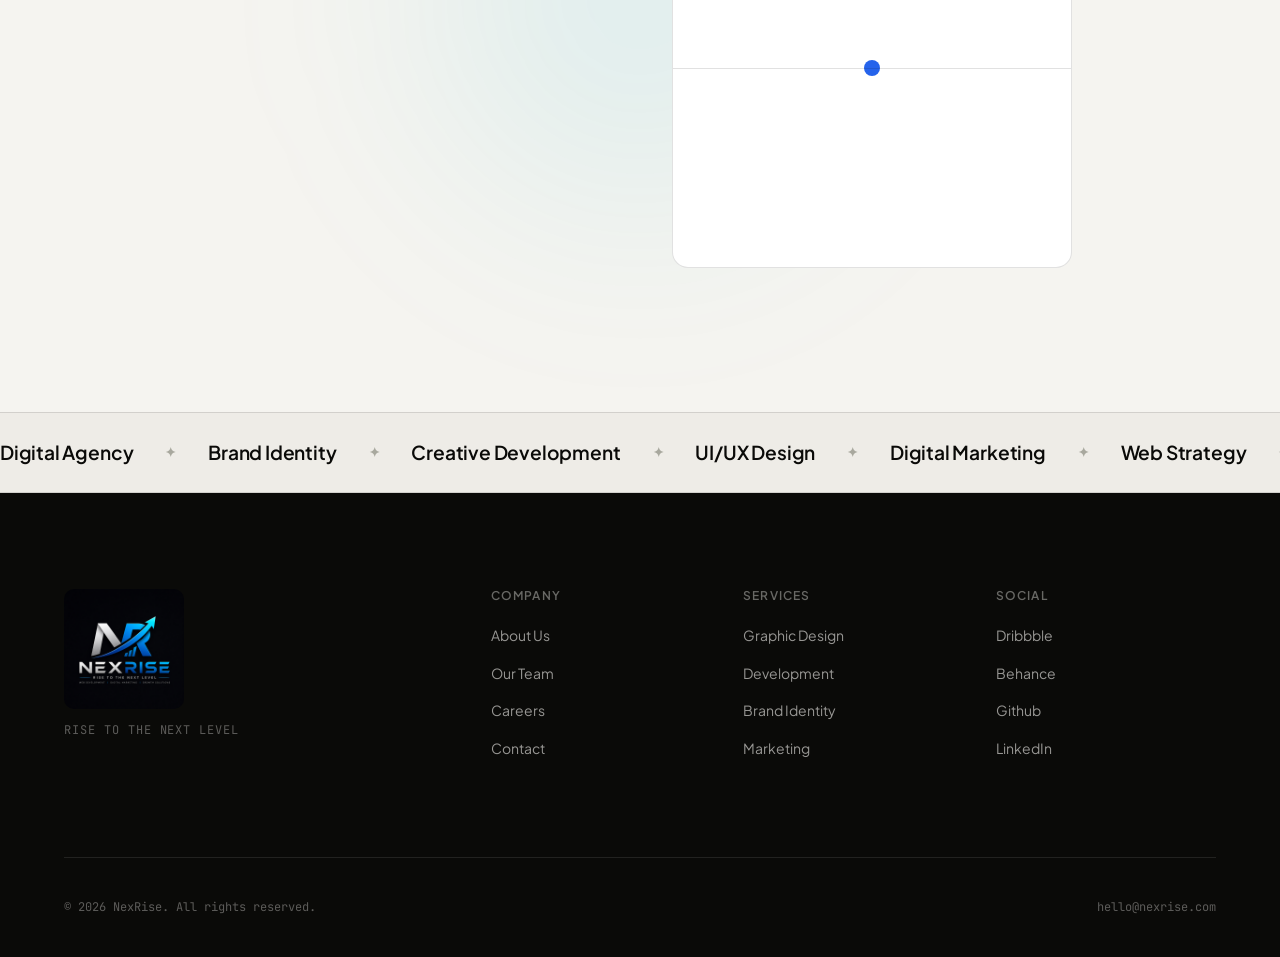
==== commit 3c0b83d3: "chore: align navigation links to contact.html across all pages" ====
--- a/index.html
+++ b/index.html
@@ -71,7 +71,7 @@
   </header>
 
   <!-- Full Screen Navigation -->
-  <nav id="fullscreen-nav" class="fullscreen-nav" aria-hidden="true">
+<nav id="fullscreen-nav" class="fullscreen-nav" aria-hidden="true">
     <div class="nav-backdrop"></div>
     <div class="nav-overlay">
       <!-- Circular Close Button -->
@@ -126,28 +126,8 @@
                 <div class="nav-item__arrow"><i class="ph ph-arrow-right"></i></div>
               </a>
             </li>
-            <!-- Row 4: Insights -->
-            <li class="nav-item">
-              <div class="nav-item__header">
-                <span class="nav-item__num">/ 04</span>
-                <span class="nav-item__label">Insights</span>
-                <div class="nav-item__arrow"><i class="ph ph-arrow-right"></i></div>
-              </div>
-              <ul class="nav-submenu">
-                <li><a href="#">Blog Standard</a></li>
-                <li><a href="#">Blog Creative</a></li>
-                <li><a href="#">Single Post</a></li>
-              </ul>
-            </li>
-
-            <!-- Row 5: Services -->
-            <li class="nav-item nav-item--link">
-              <a href="services.html" class="nav-item__header">
-                <span class="nav-item__num">/ 05</span>
-                <span class="nav-item__label">Services</span>
-                <div class="nav-item__arrow"><i class="ph ph-arrow-right"></i></div>
-              </a>
-            </li>
+        
+           
 
             <!-- Row 6: Portfolio -->
             <li class="nav-item nav-item--link">
@@ -160,7 +140,7 @@
 
             <!-- Row 7: Contact -->
             <li class="nav-item nav-item--link">
-              <a href="#contact" class="nav-item__header">
+              <a href="contact.html" class="nav-item__header">
                 <span class="nav-item__num">/ 07</span>
                 <span class="nav-item__label">Contact</span>
                 <div class="nav-item__arrow"><i class="ph ph-arrow-right"></i></div>
--- a/css/animations.css
+++ b/css/animations.css
@@ -205,3 +205,22 @@
 .parallax-img-wrapper:hover img {
   transform: scale(1.08);
 }
+
+/* GPU Hardware Acceleration for smooth elements */
+.parallax-img-wrapper, 
+.parallax-img-wrapper img, 
+.glass-glow-card,
+.bg-glow,
+.shape-3d,
+.process-card,
+.works-item,
+.service-item,
+.blog-item,
+.testimonial-card,
+.value-card,
+.team-card {
+  will-change: transform;
+  backface-visibility: hidden;
+  -webkit-backface-visibility: hidden;
+  transform: translate3d(0, 0, 0);
+}
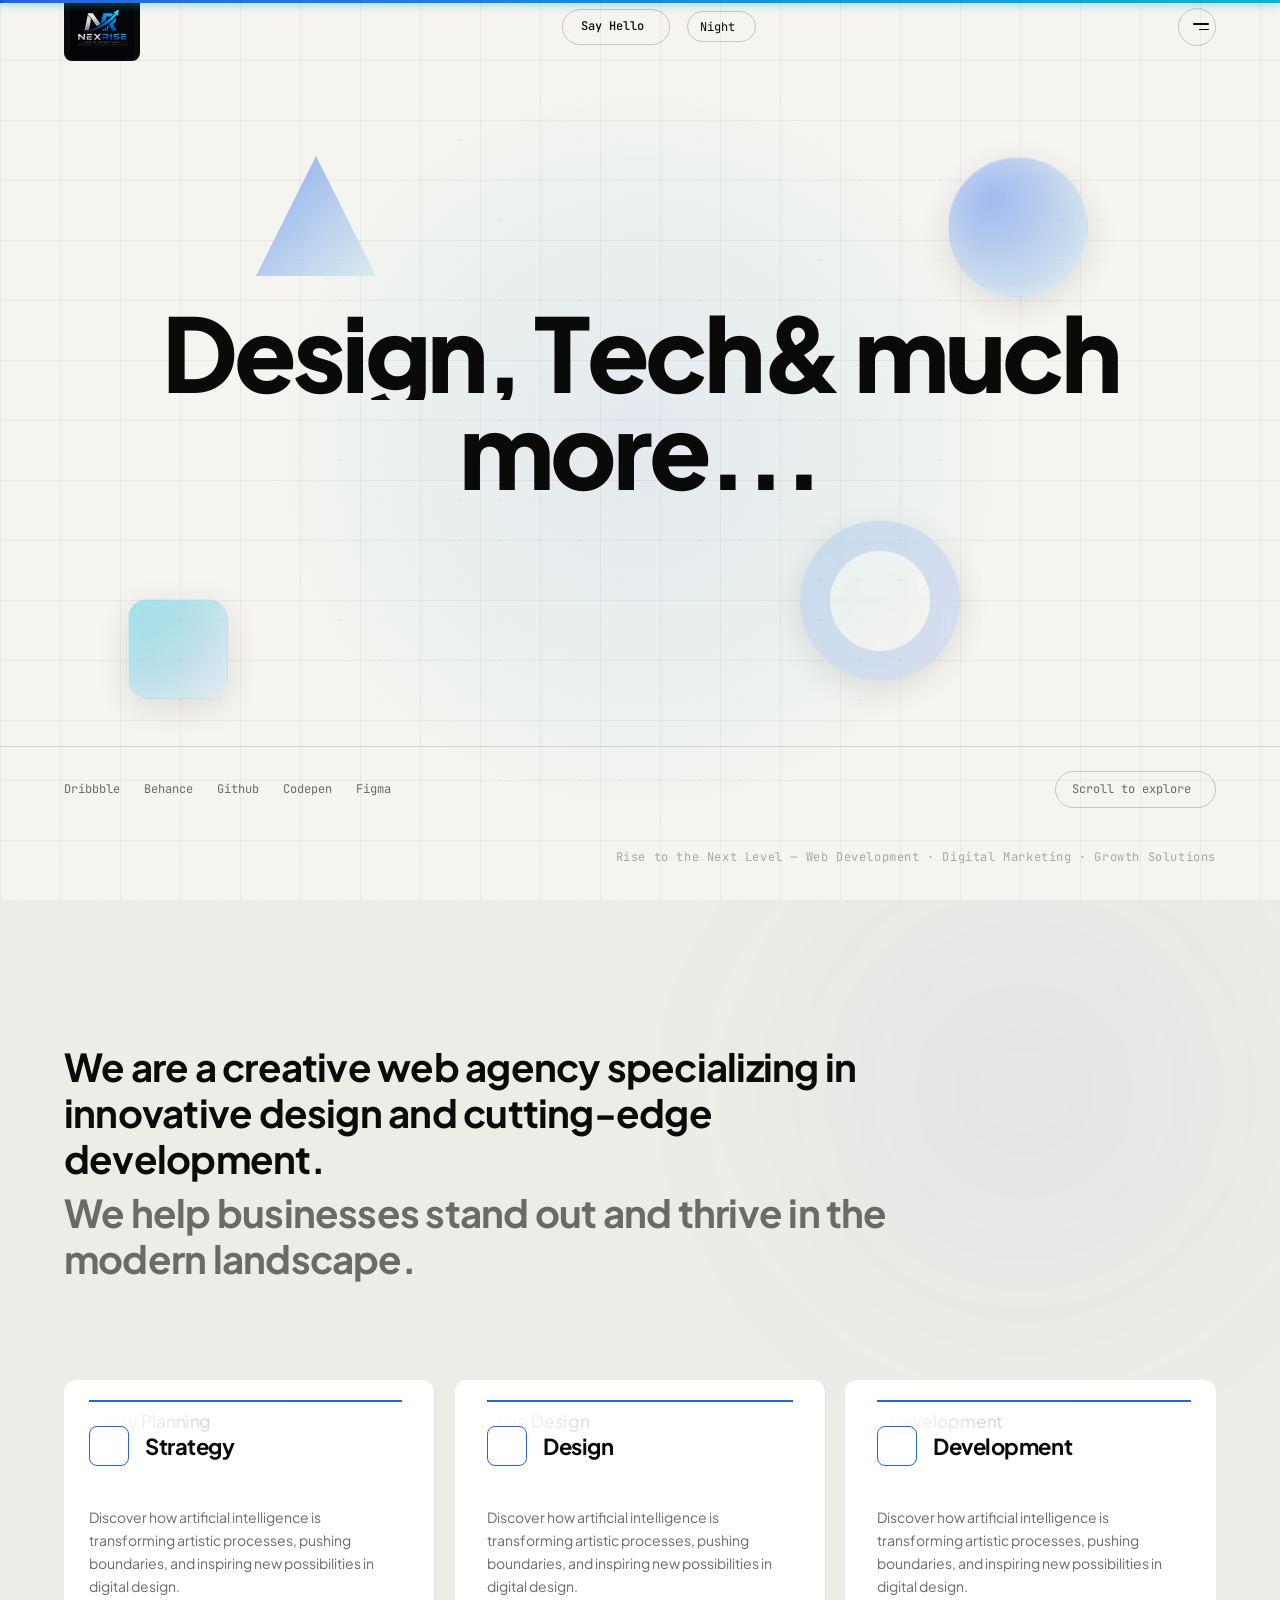
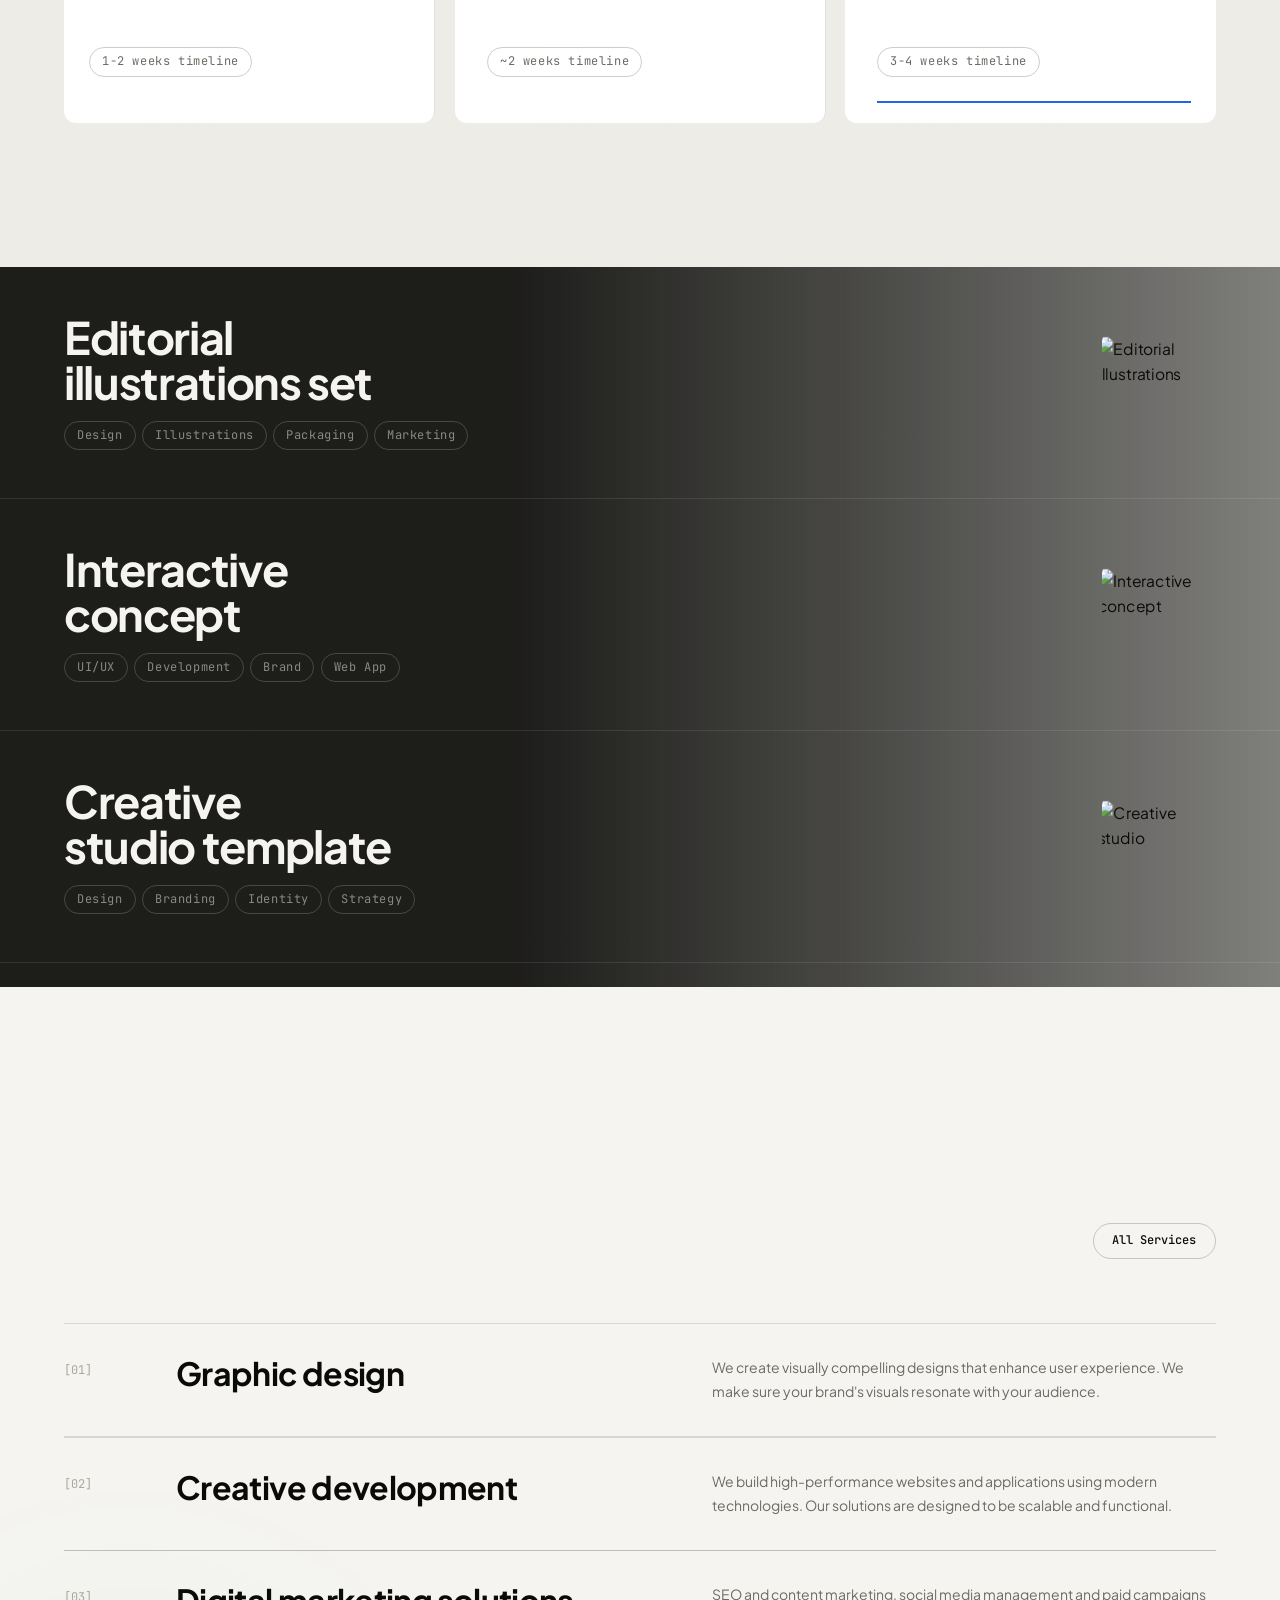
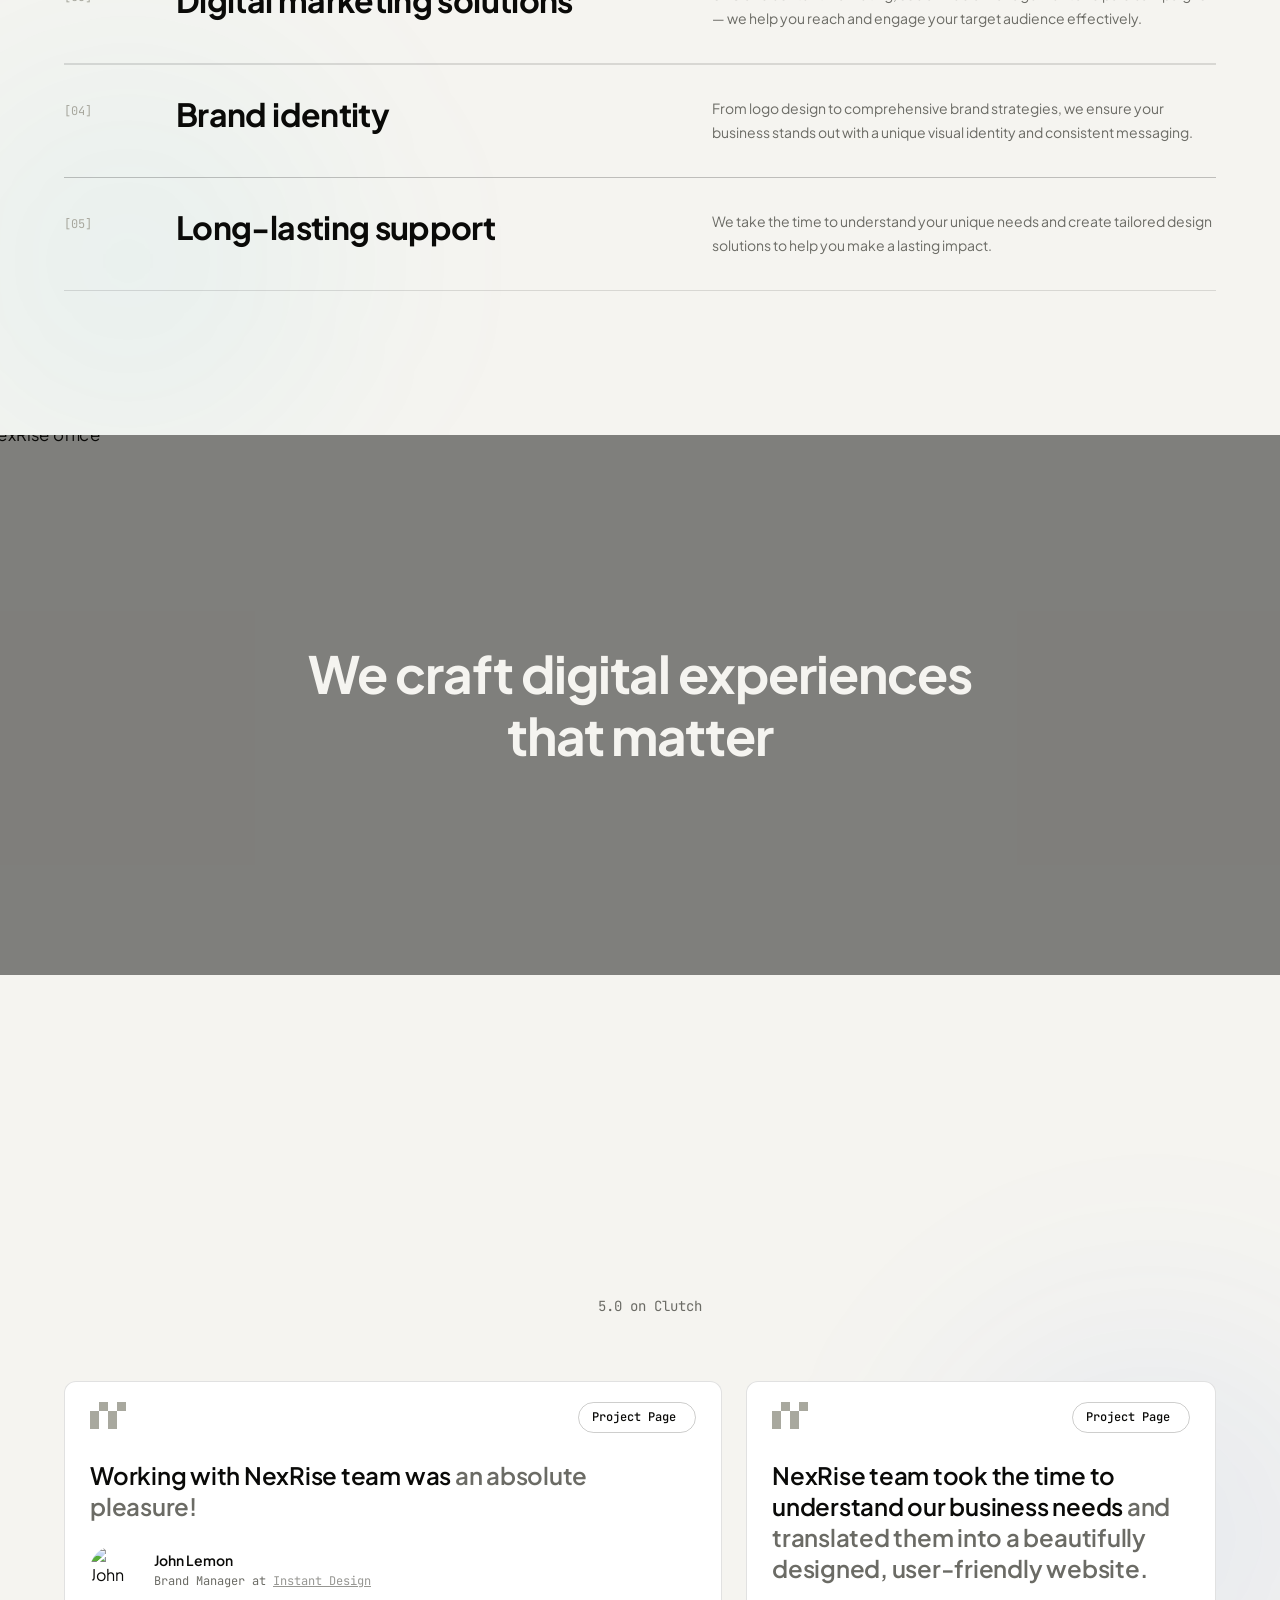
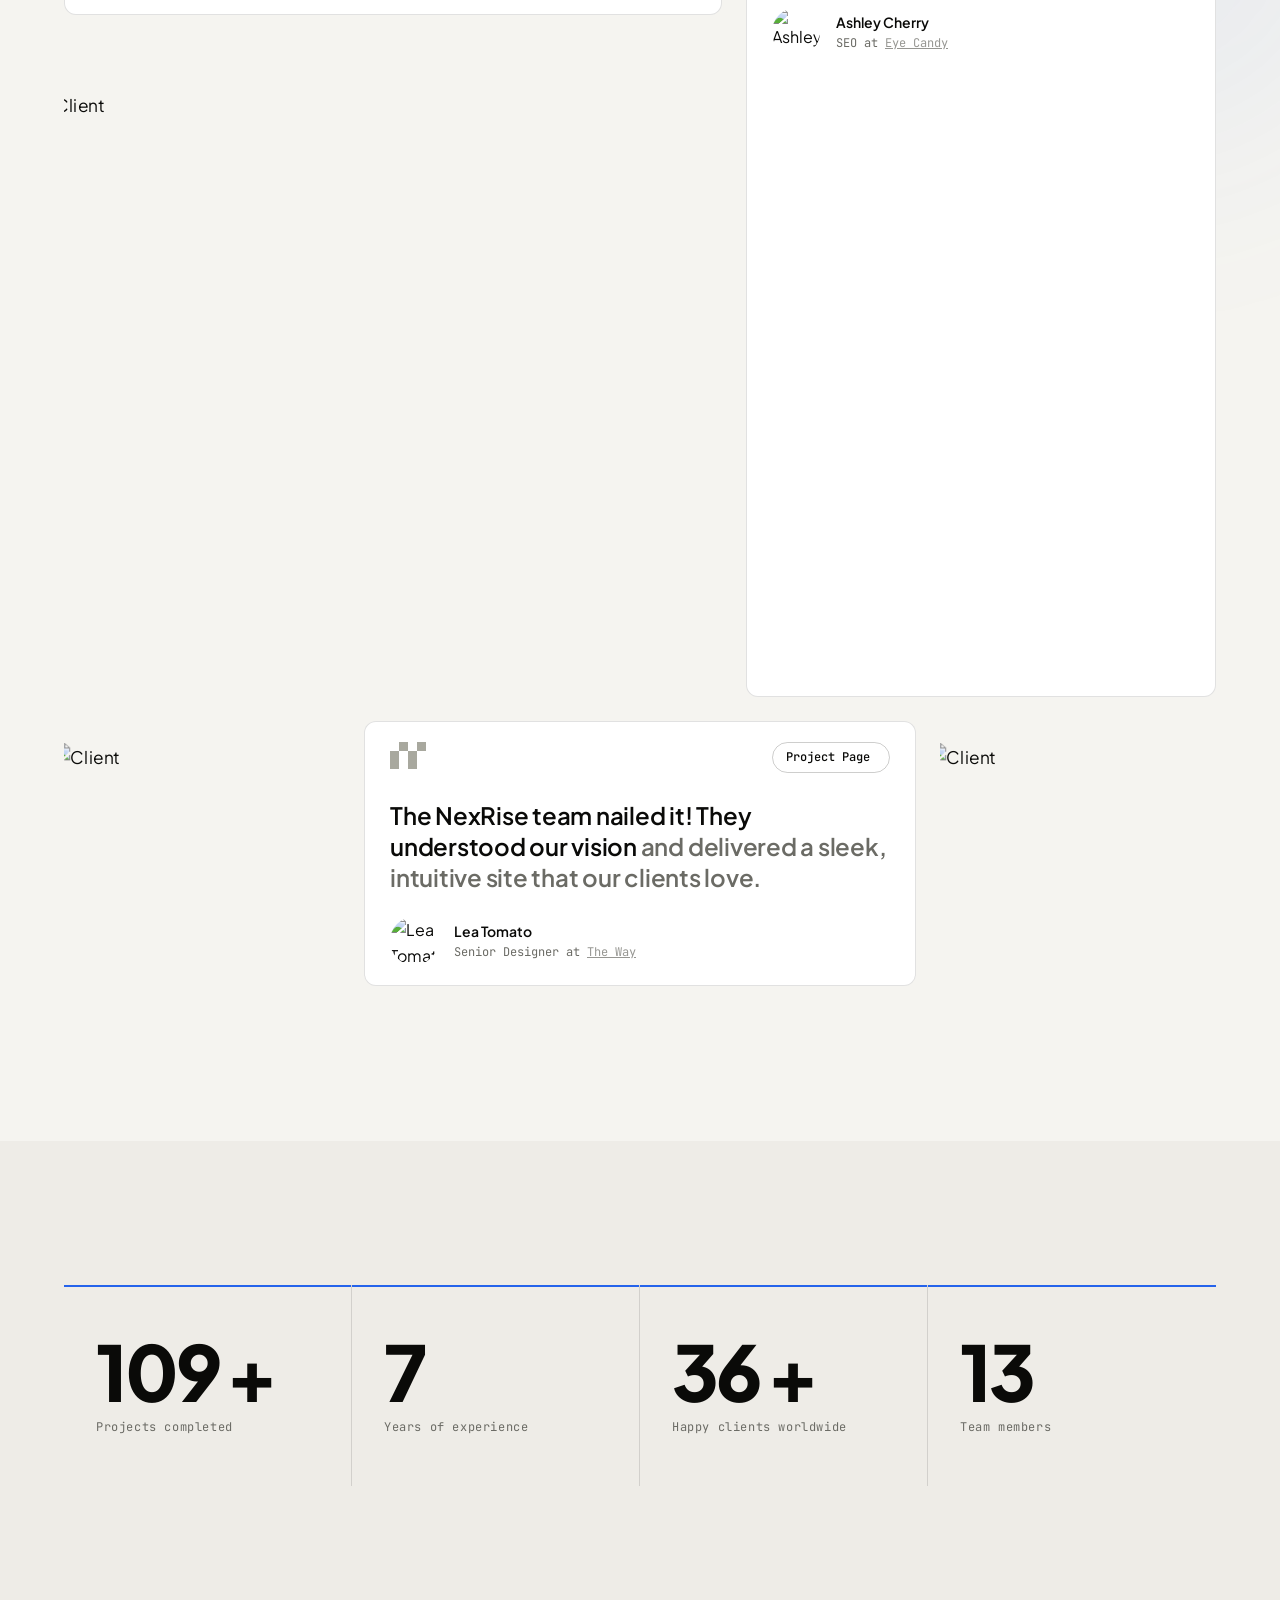
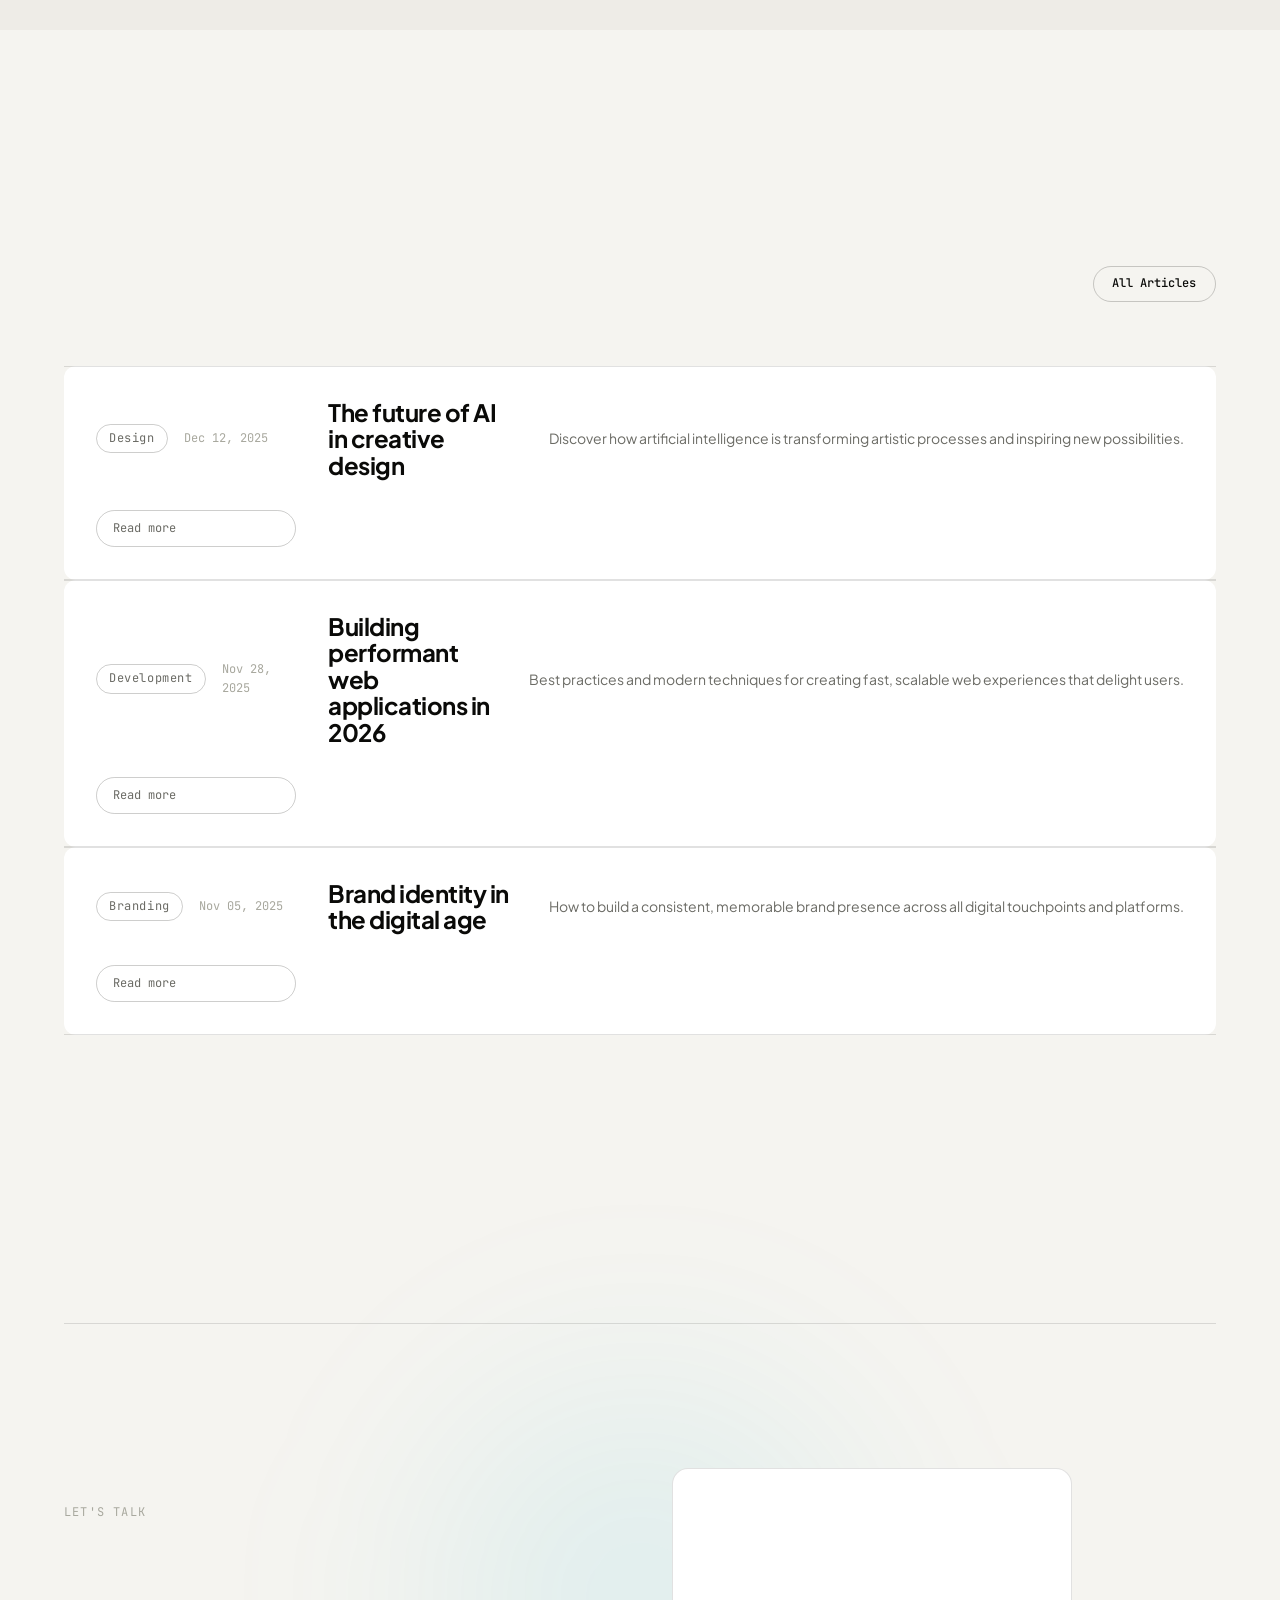
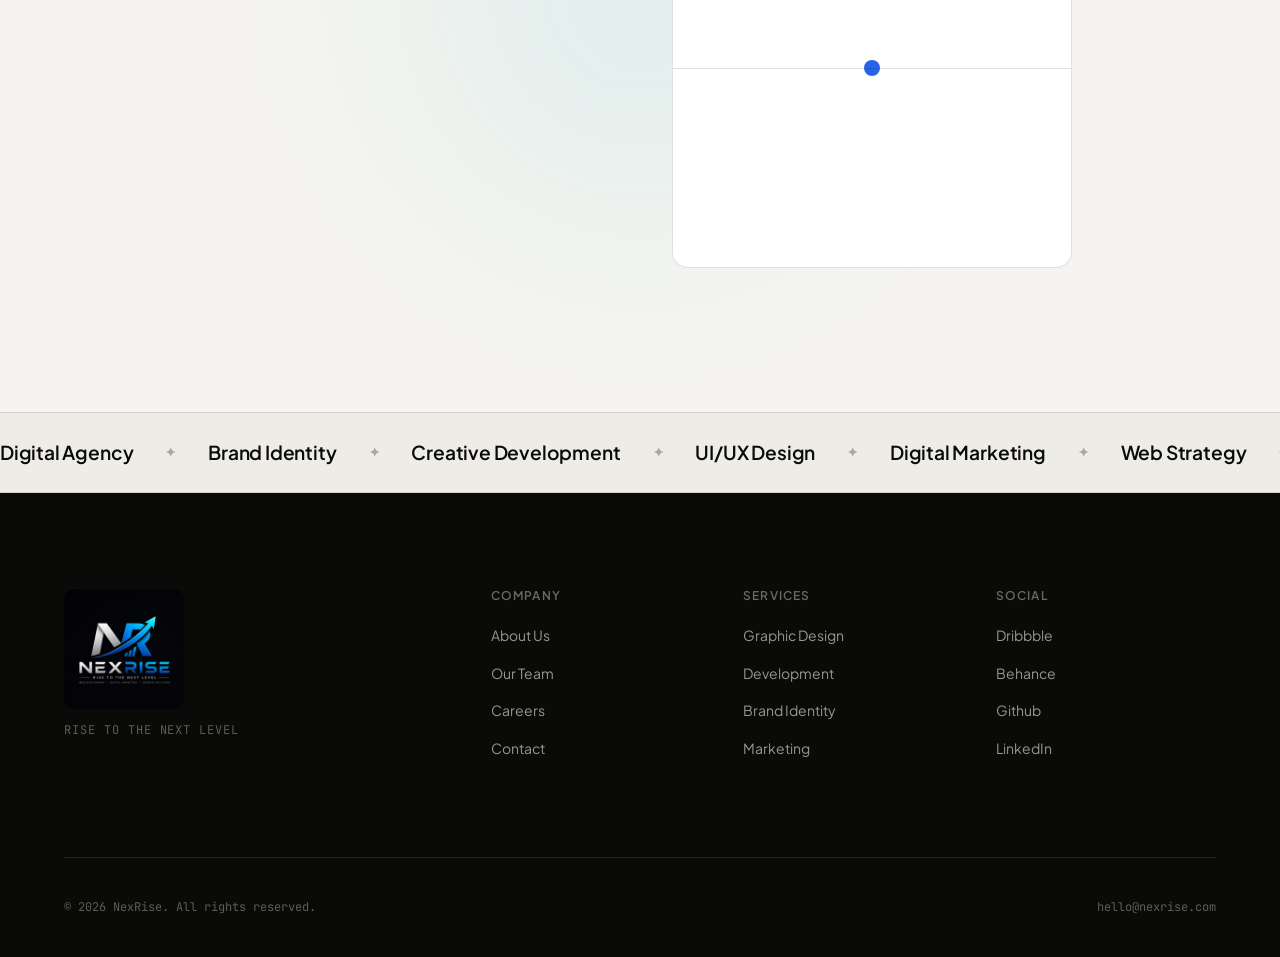
==== commit 842c84c7: "feat: create brand-new premium Portfolio page with active filtering, load more, and synced navigatio" ====
--- a/index.html
+++ b/index.html
@@ -131,7 +131,7 @@
 
             <!-- Row 6: Portfolio -->
             <li class="nav-item nav-item--link">
-              <a href="#works" class="nav-item__header">
+              <a href="portfolio.html" class="nav-item__header">
                 <span class="nav-item__num">/ 06</span>
                 <span class="nav-item__label">Portfolio</span>
                 <div class="nav-item__arrow"><i class="ph ph-arrow-right"></i></div>
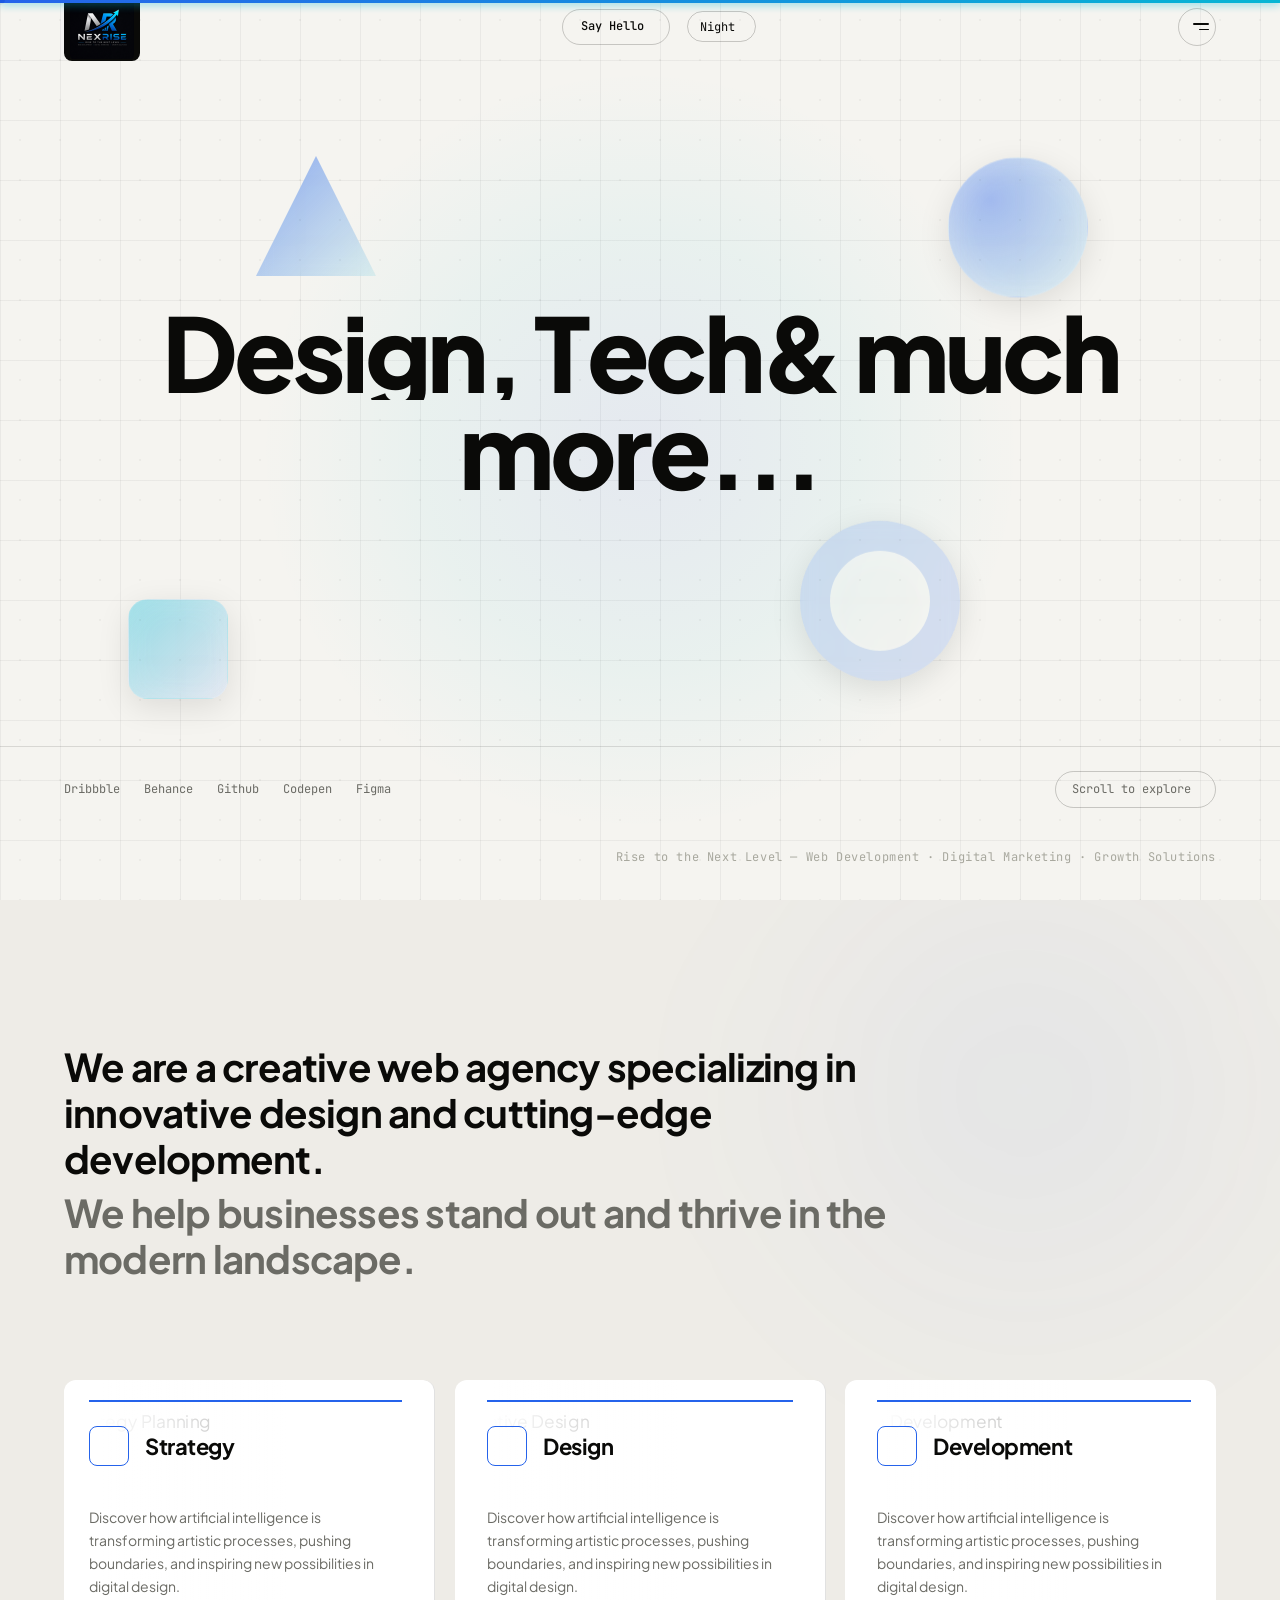
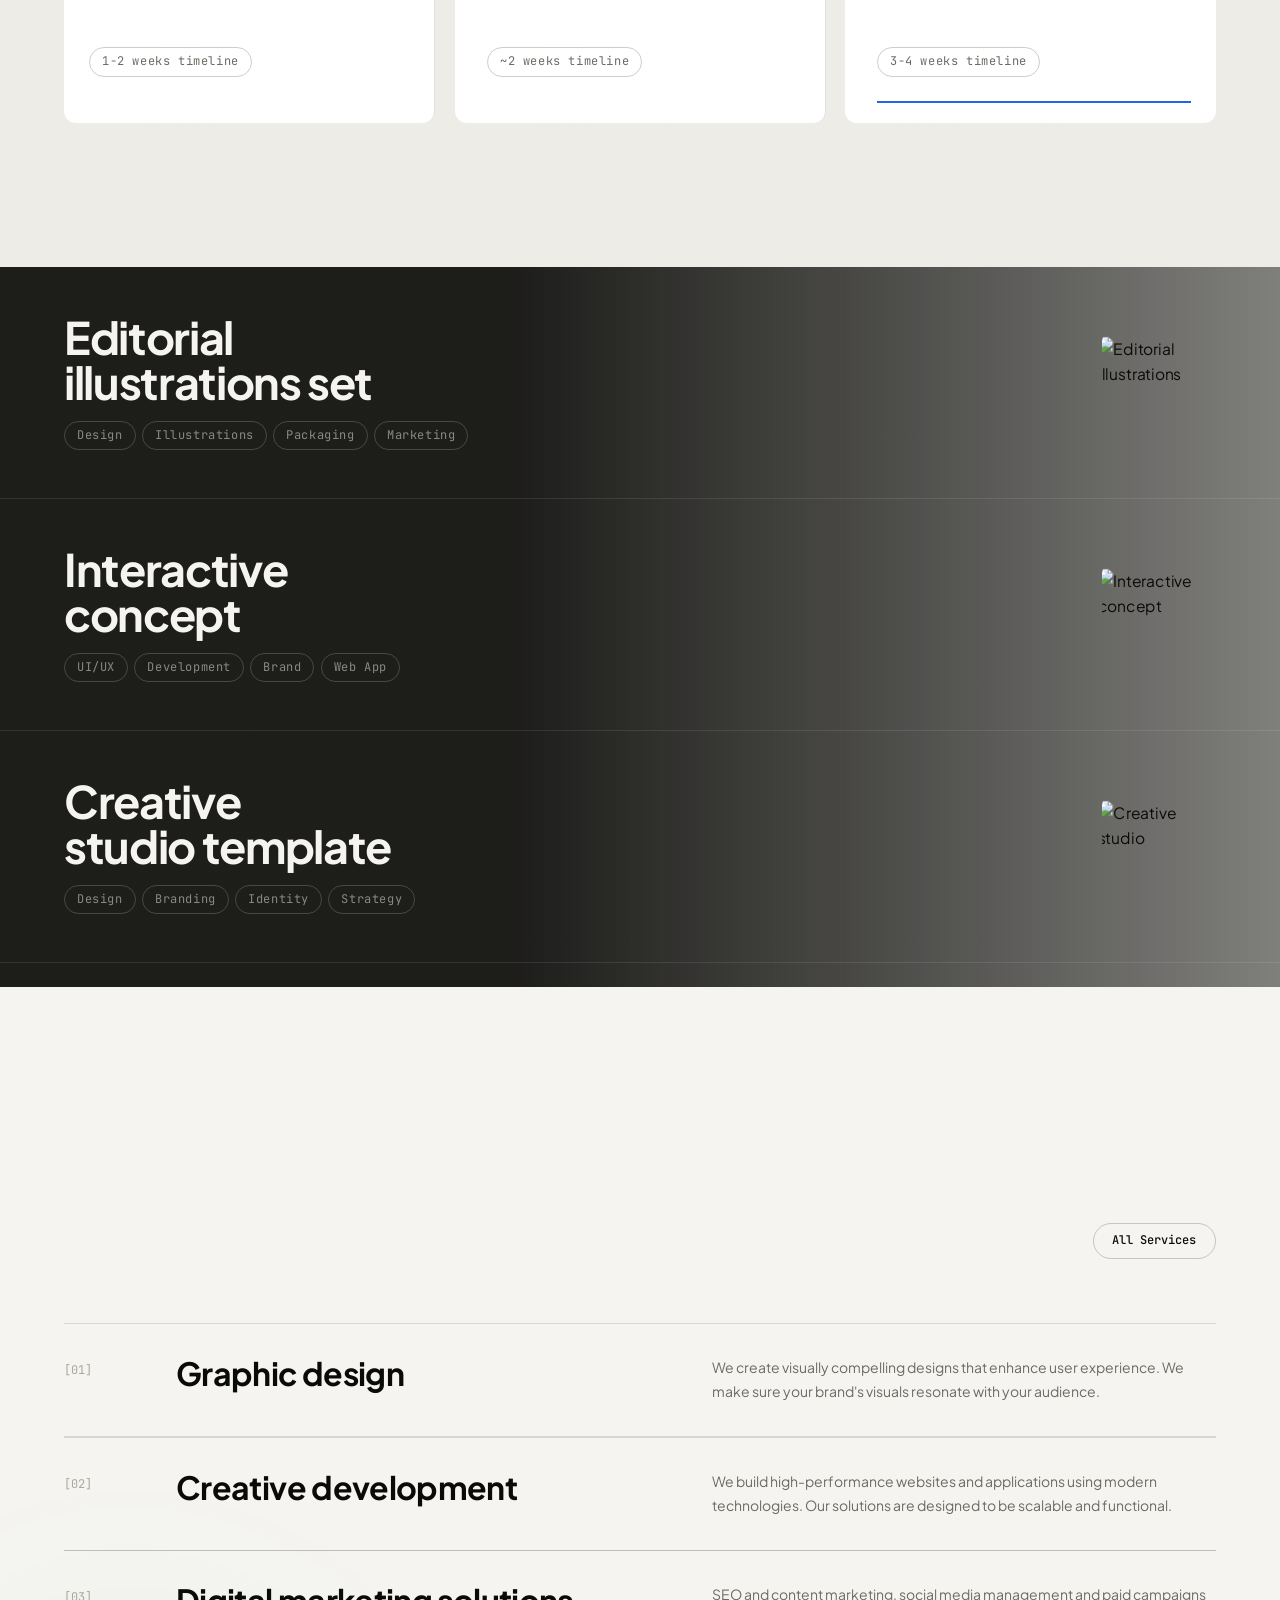
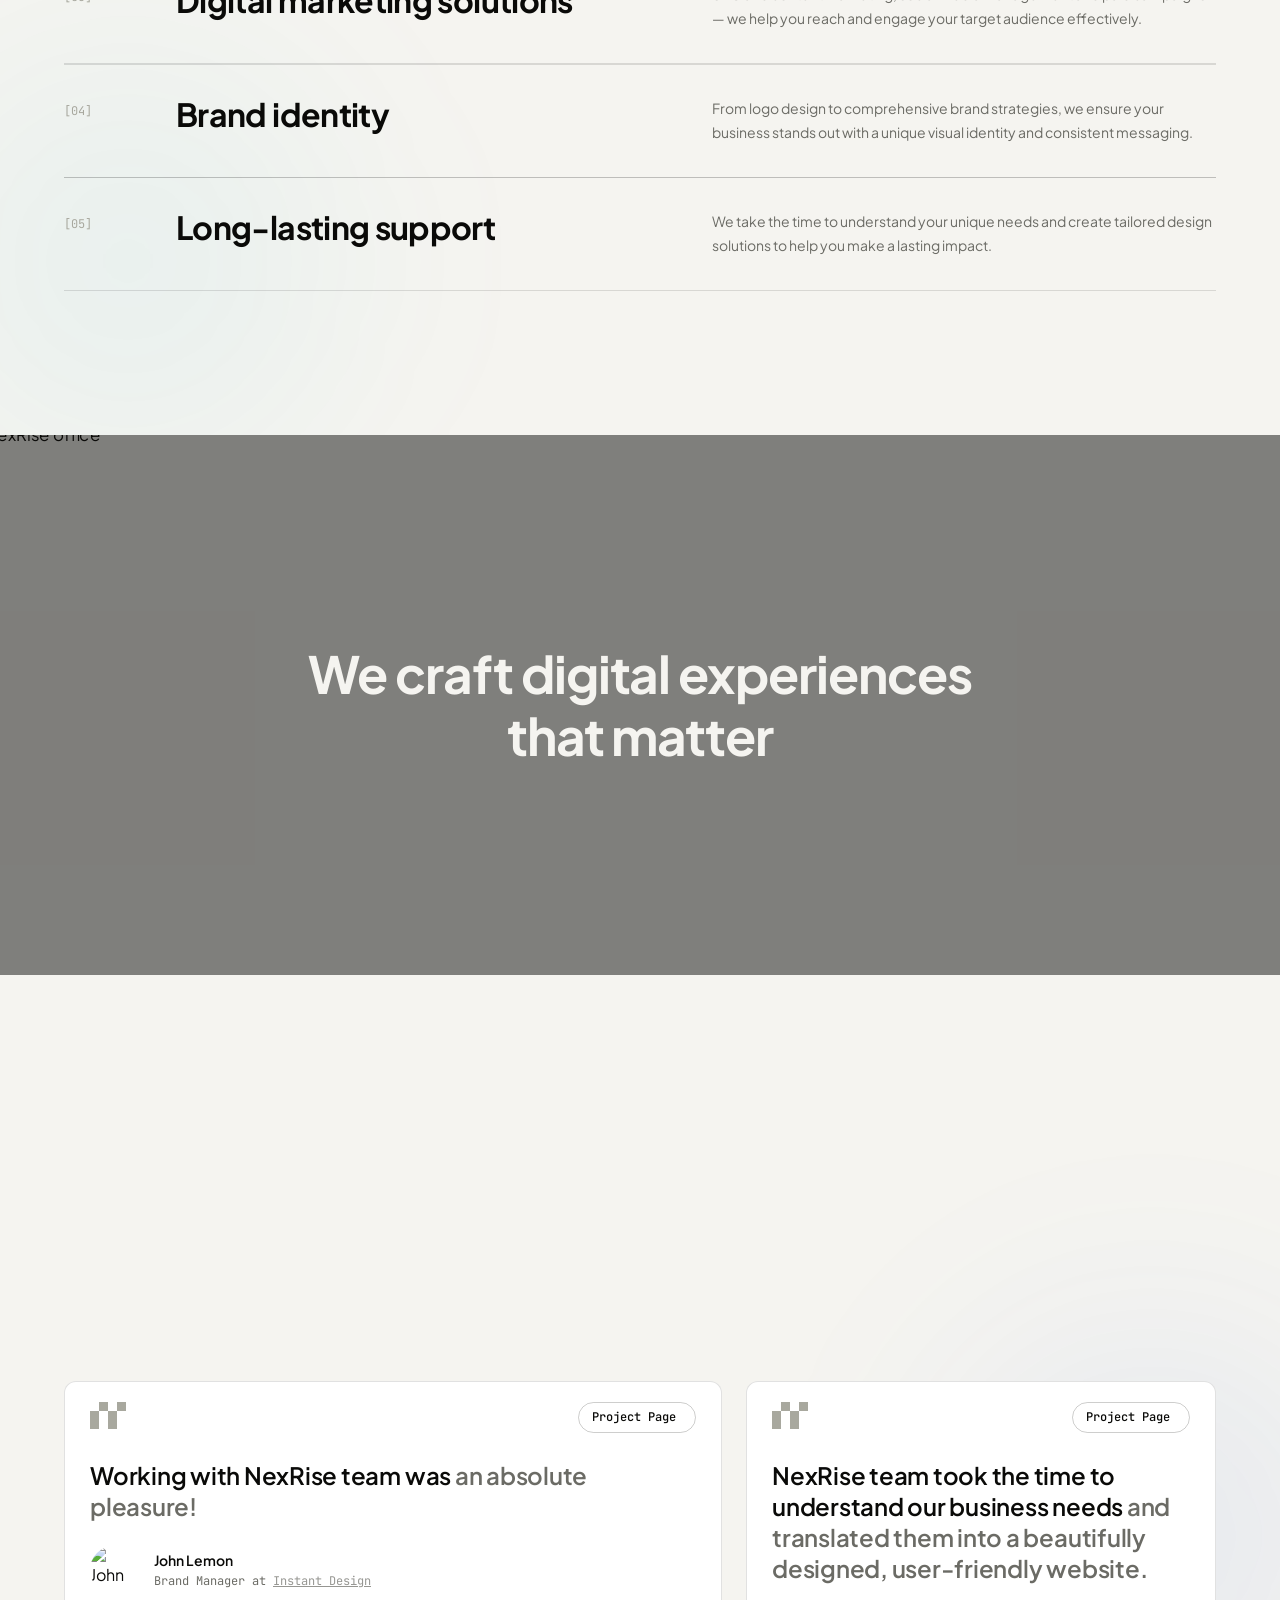
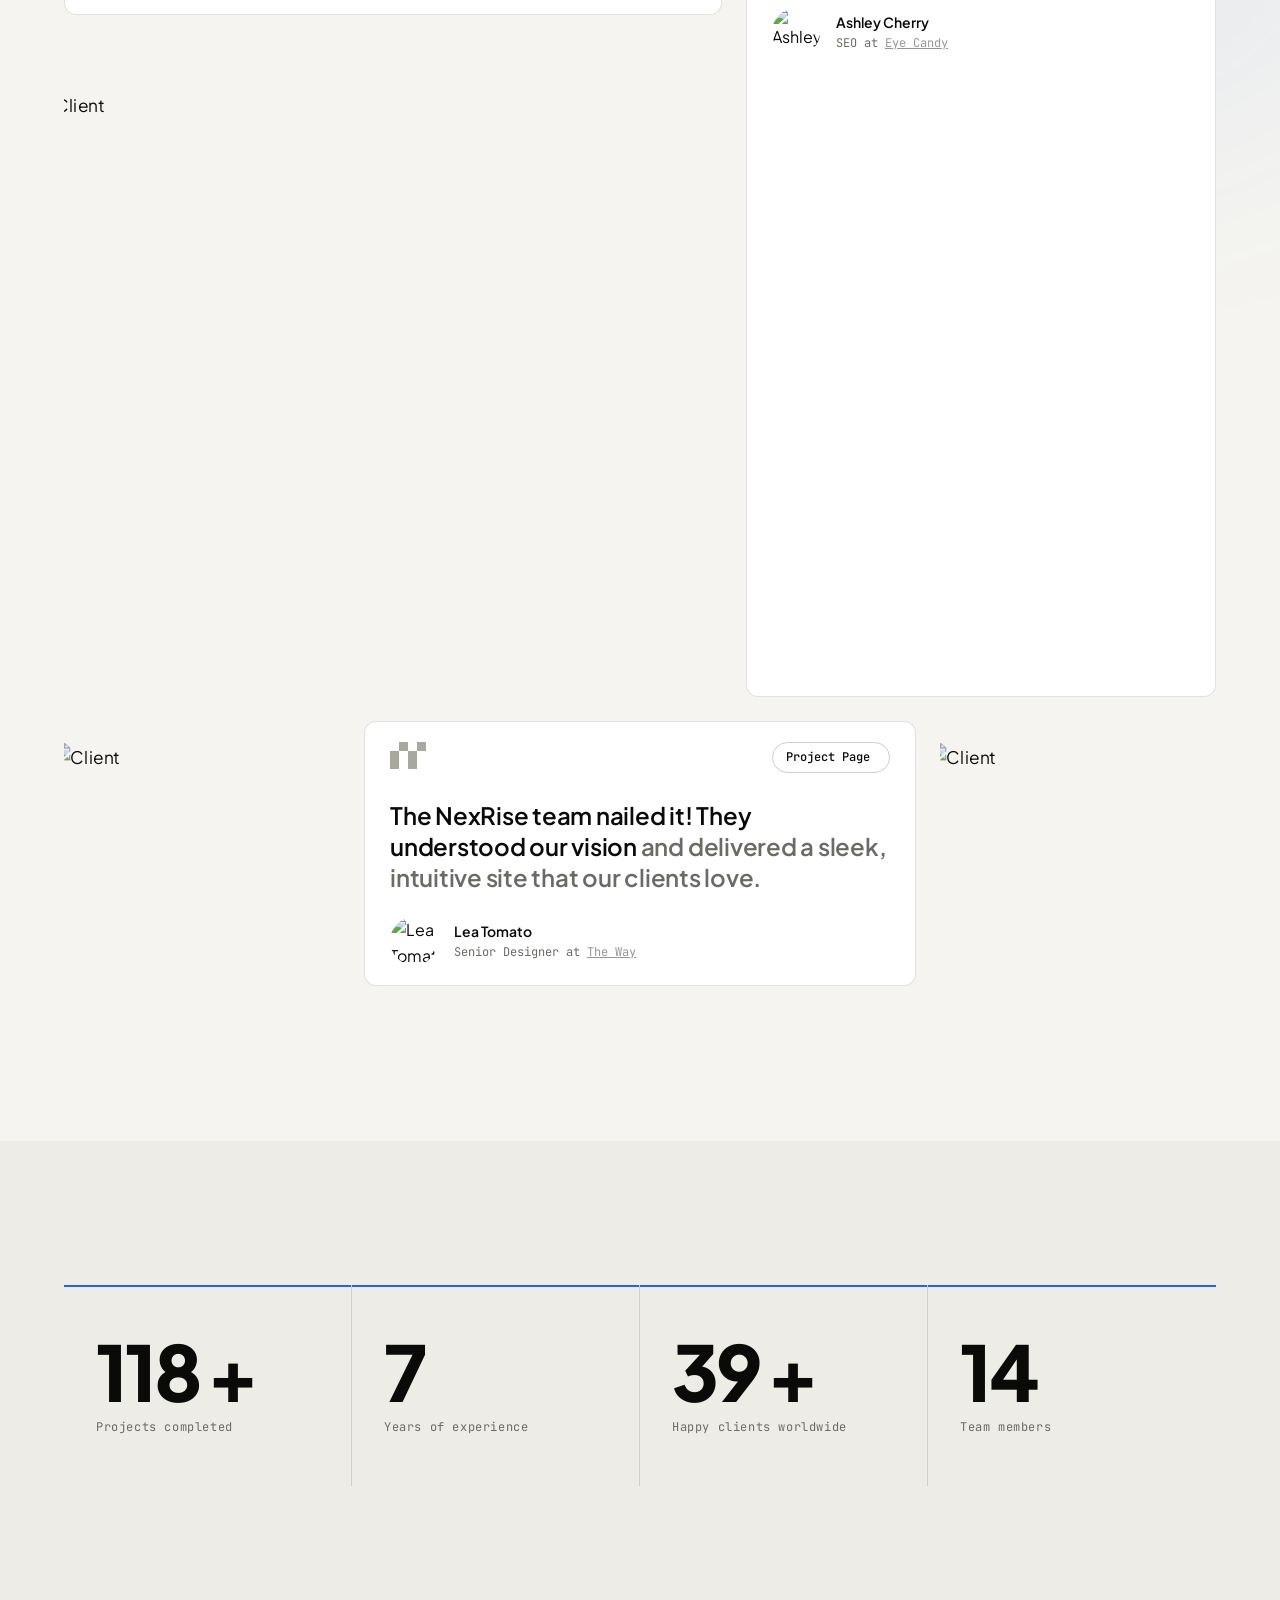
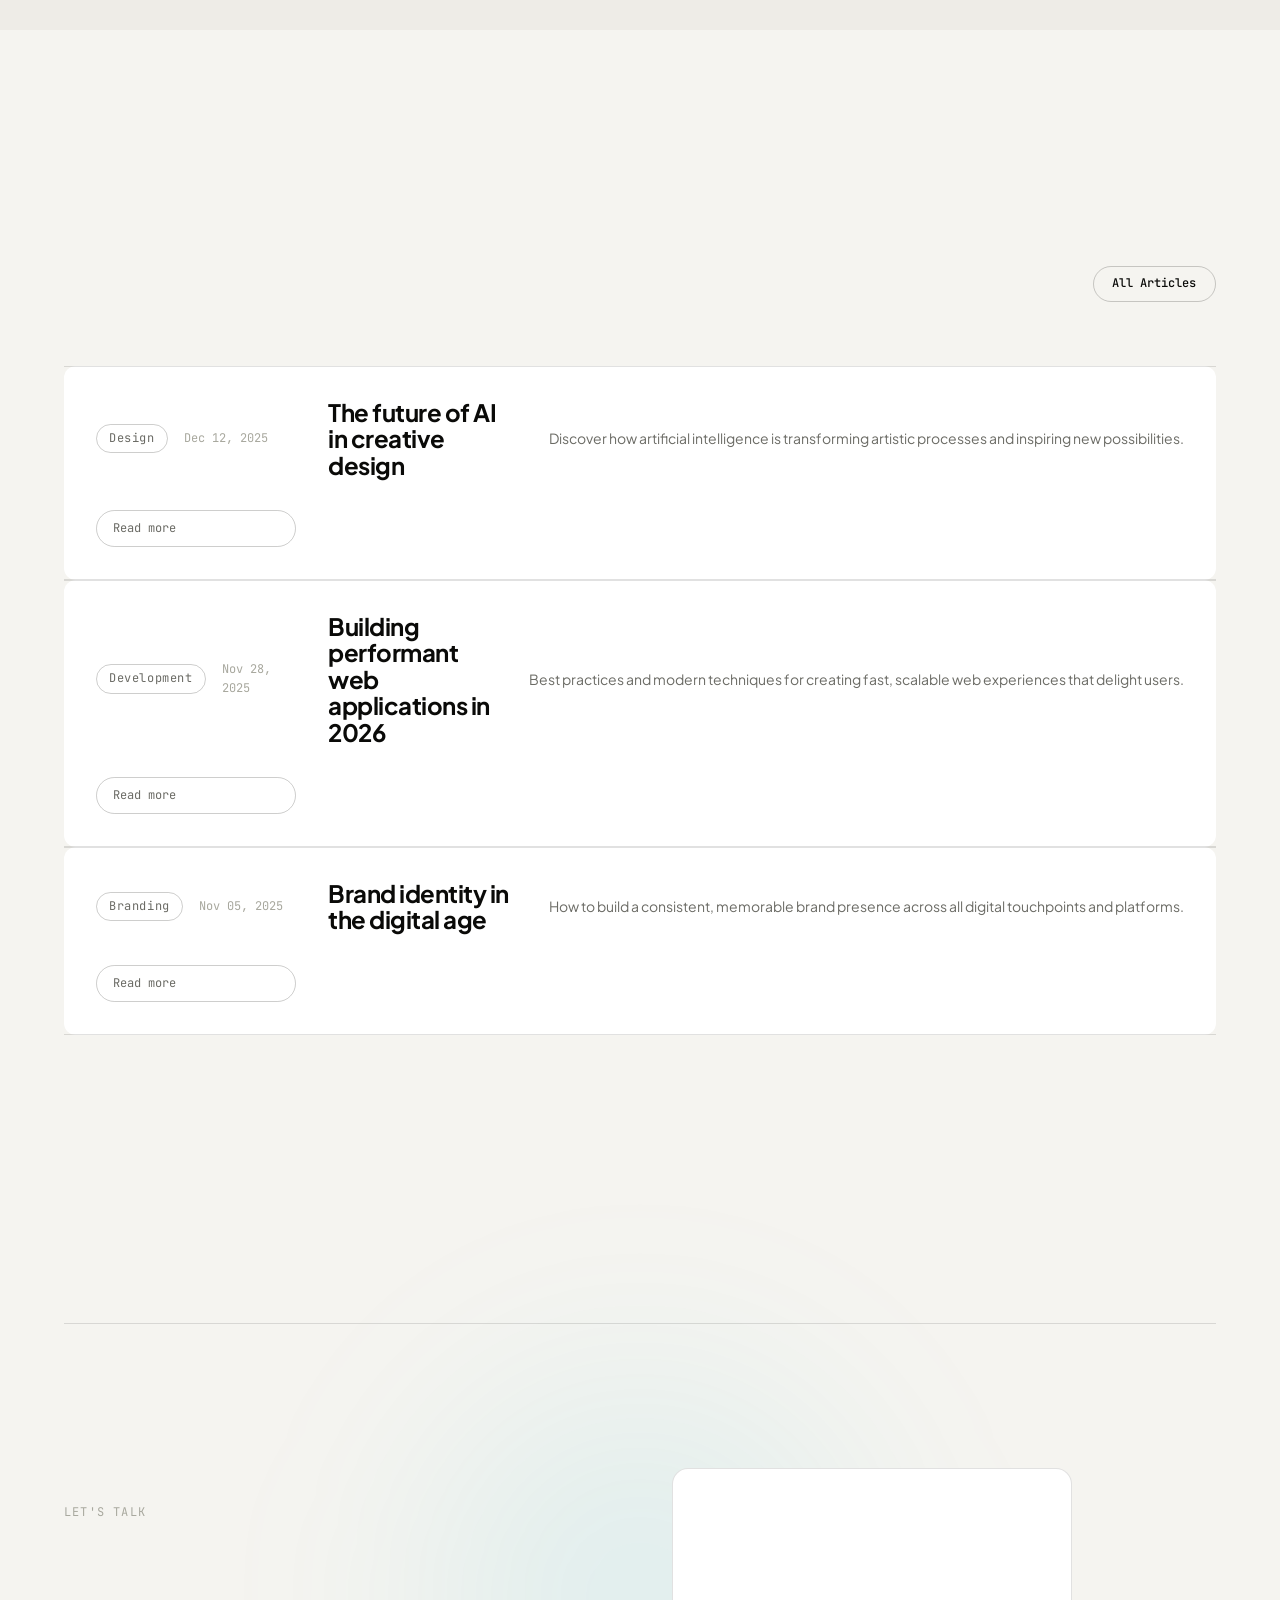
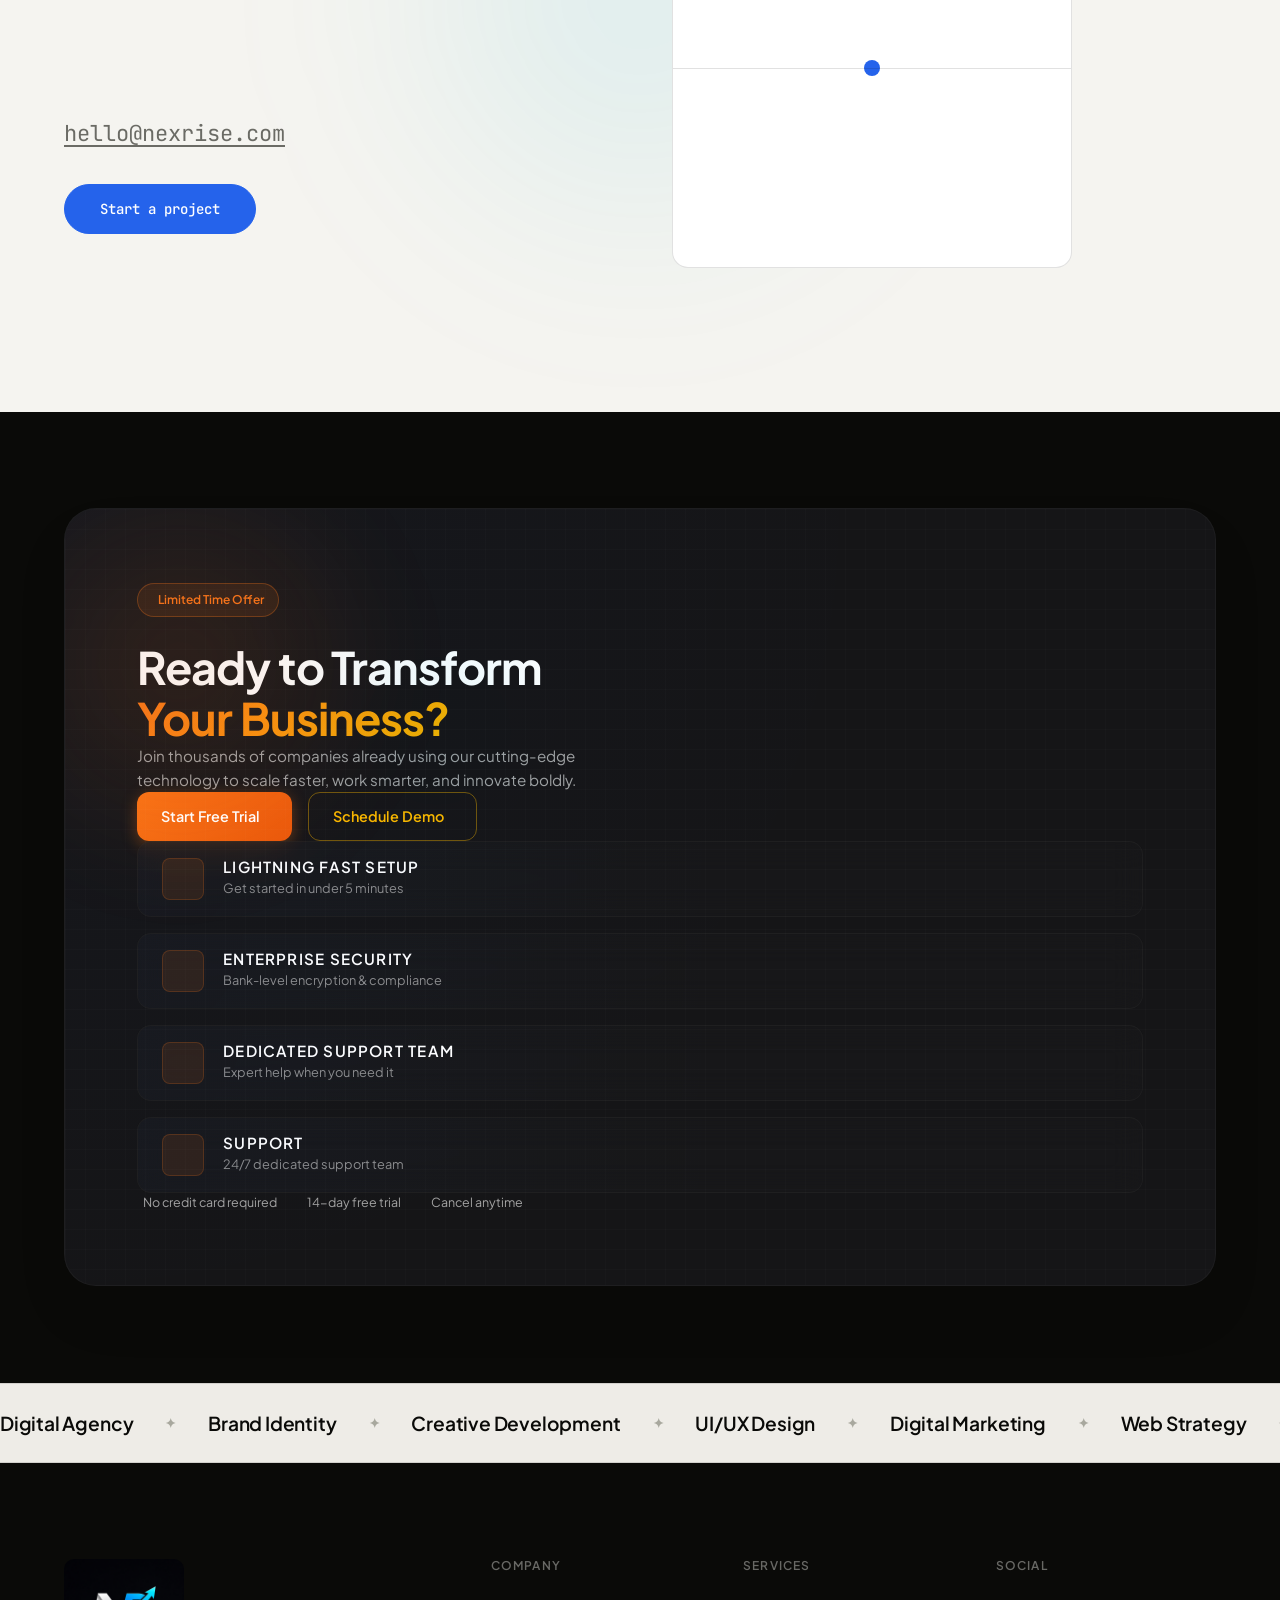
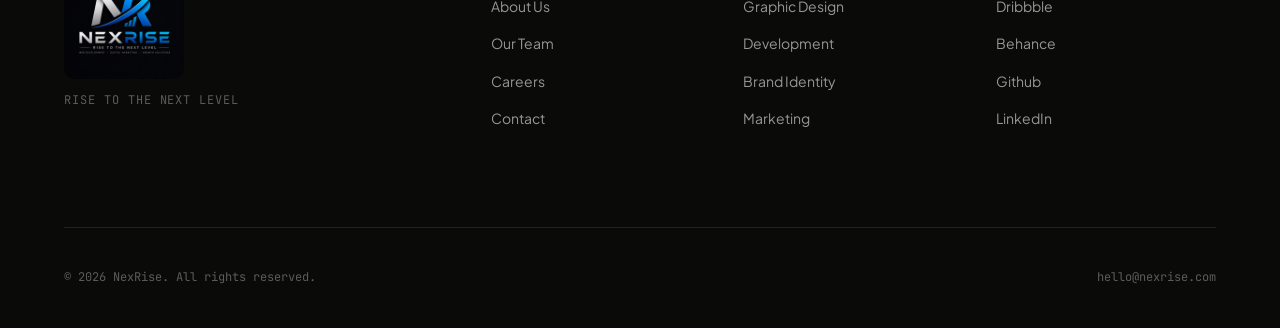
==== commit 0c21d3a9: "Update premium CTA sections, fullscreen nav menu active links, and services methodology layout" ====
--- a/index.html
+++ b/index.html
@@ -650,6 +650,97 @@
     </div>
   </section>
 
+  <!-- Redesigned Premium Agency Call to Action (Reference Image Match) -->
+  <section class="premium-agency-cta" id="cta-section">
+    <div class="container">
+      <div class="cta-two-col-card glass-glow-card">
+        <!-- Spotlight Cursor tracker, Grid overlay and Corner glow -->
+        <div class="cta-grid-overlay"></div>
+        <div class="cta-mouse-light"></div>
+        <div class="cta-corner-glow"></div>
+        
+        <div class="row align-items-center g-5">
+          <!-- Left Side -->
+          <div class="col-lg-6 col-12 text-start position-relative" style="z-index: 2;">
+            <!-- Badge -->
+            <div class="cta-limited-badge">
+              <i class="ph ph-star-fill"></i>
+              <span>Limited Time Offer</span>
+            </div>
+            
+            <!-- Heading -->
+            <h2 class="cta-ref-heading mb-4">
+              Ready to Transform<br>
+              <span class="cta-accent-color">Your Business?</span>
+            </h2>
+            
+            <!-- Description -->
+            <p class="cta-ref-description text-secondary mb-5">
+              Join thousands of companies already using our cutting-edge technology to scale faster, work smarter, and innovate boldly.
+            </p>
+            
+            <!-- Buttons -->
+            <div class="cta-btn-group">
+              <a href="contact.html" class="cta-ref-btn-primary magnetic-btn">
+                <span>Start Free Trial</span>
+                <i class="ph ph-arrow-right"></i>
+              </a>
+              <a href="contact.html" class="cta-ref-btn-secondary magnetic-btn">
+                <span>Schedule Demo</span>
+                <i class="ph ph-calendar"></i>
+              </a>
+            </div>
+          </div>
+
+          <!-- Right Side (List Items & Bullet Features) -->
+          <div class="col-lg-6 col-12 position-relative" style="z-index: 2;">
+            <div class="cta-list-container">
+              <!-- Item 1 -->
+              <div class="cta-list-item glass-glow-card">
+                <div class="cta-item-icon-box"><i class="ph ph-lightning"></i></div>
+                <div class="cta-item-text">
+                  <h4>Lightning Fast Setup</h4>
+                  <p>Get started in under 5 minutes</p>
+                </div>
+              </div>
+              <!-- Item 2 -->
+              <div class="cta-list-item glass-glow-card">
+                <div class="cta-item-icon-box"><i class="ph ph-lock-key"></i></div>
+                <div class="cta-item-text">
+                  <h4>Enterprise Security</h4>
+                  <p>Bank-level encryption & compliance</p>
+                </div>
+              </div>
+              <!-- Item 3 -->
+              <div class="cta-list-item glass-glow-card">
+                <div class="cta-item-icon-box"><i class="ph ph-thumbs-up"></i></div>
+                <div class="cta-item-text">
+                  <h4>Dedicated Support Team</h4>
+                  <p>Expert help when you need it</p>
+                </div>
+              </div>
+              <!-- Item 4 -->
+              <div class="cta-list-item glass-glow-card">
+                <div class="cta-item-icon-box"><i class="ph ph-headset"></i></div>
+                <div class="cta-item-text">
+                  <h4>Support</h4>
+                  <p>24/7 dedicated support team</p>
+                </div>
+              </div>
+            </div>
+            
+            <!-- Bullet features -->
+            <div class="cta-bullets-row mt-4">
+              <span class="cta-bullet"><i class="ph ph-check-circle-fill"></i> No credit card required</span>
+              <span class="cta-bullet"><i class="ph ph-check-circle-fill"></i> 14-day free trial</span>
+              <span class="cta-bullet"><i class="ph ph-check-circle-fill"></i> Cancel anytime</span>
+            </div>
+          </div>
+        </div>
+      </div>
+    </div>
+  </section>
+
   <!-- Marquee -->
   <div class="marquee-section">
     <div class="marquee-track" id="marquee">
--- a/css/animations.css
+++ b/css/animations.css
@@ -224,3 +224,514 @@
   -webkit-backface-visibility: hidden;
   transform: translate3d(0, 0, 0);
 }
+
+/* --- Re-designed Premium Agency CTA Section --- */
+.premium-agency-cta {
+  padding: 6rem 0;
+  position: relative;
+  z-index: 5;
+  background-color: #0a0a08;
+}
+
+.cta-two-col-card {
+  position: relative;
+  padding: 4.5rem;
+  border-radius: 32px;
+  background: rgba(255, 255, 255, 0.35);
+  backdrop-filter: blur(20px);
+  -webkit-backdrop-filter: blur(20px);
+  border: 1px solid rgba(255, 255, 255, 0.45);
+  overflow: hidden;
+  box-shadow: 0 30px 60px rgba(0, 0, 0, 0.05);
+}
+
+[data-theme="dark"] .cta-two-col-card {
+  background: rgba(10, 10, 8, 0.45);
+  border-color: rgba(245, 244, 240, 0.04);
+  box-shadow: 0 30px 60px rgba(0, 0, 0, 0.25);
+}
+
+.cta-aurora-glow {
+  position: absolute;
+  top: -30%;
+  right: -20%;
+  width: 70%;
+  height: 140%;
+  background: radial-gradient(circle, rgba(6, 182, 212, 0.15) 0%, rgba(37, 99, 235, 0.08) 50%, transparent 80%);
+  filter: blur(80px);
+  pointer-events: none;
+  z-index: 1;
+}
+
+.cta-badge {
+  display: inline-flex;
+  align-items: center;
+  gap: 8px;
+  padding: 6px 14px;
+  background: rgba(255, 255, 255, 0.03);
+  border: 1px solid rgba(255, 255, 255, 0.05);
+  border-radius: 30px;
+  font-size: 0.72rem;
+  font-weight: 500;
+  text-transform: uppercase;
+  letter-spacing: 0.1em;
+  color: var(--brand-cyan, #06b6d4);
+  margin-bottom: 1.5rem;
+}
+
+.cta-badge-dot {
+  width: 6px;
+  height: 6px;
+  background-color: var(--brand-cyan, #06b6d4);
+  border-radius: 50%;
+  box-shadow: 0 0 10px var(--brand-cyan, #06b6d4);
+  animation: badgePulse 2s infinite;
+}
+
+@keyframes badgePulse {
+  0% { transform: scale(0.85); opacity: 0.5; }
+  50% { transform: scale(1.15); opacity: 1; }
+  100% { transform: scale(0.85); opacity: 0.5; }
+}
+
+/* Floating stat cards styles */
+.floating-cards-container {
+  position: relative;
+  width: 100%;
+  height: 320px;
+}
+
+.float-stat-card {
+  position: absolute;
+  padding: 1.5rem 1.8rem;
+  border-radius: 20px;
+  display: flex;
+  align-items: center;
+  gap: 1.2rem;
+  width: 250px;
+  z-index: 3;
+  box-shadow: 0 15px 30px rgba(0,0,0,0.12);
+  transition: all 0.4s var(--ease-out);
+}
+
+.float-stat-card:hover {
+  transform: scale(1.04) translateY(-5px) !important;
+  border-color: rgba(6, 182, 212, 0.2);
+  box-shadow: 0 20px 40px rgba(6, 182, 212, 0.15);
+}
+
+.float-card-icon {
+  font-size: 2rem;
+  color: var(--brand-cyan, #06b6d4);
+}
+
+.float-stat-card h3 {
+  font-size: var(--fs-md);
+  font-weight: 700;
+  margin-bottom: 0.2rem;
+  margin-top: 0;
+}
+
+.float-stat-card p {
+  font-size: 0.72rem;
+  color: var(--fg-muted);
+  margin-bottom: 0;
+  white-space: nowrap;
+}
+
+/* Exact overlap positions */
+.float-stat-card.card-1 {
+  top: 5%;
+  left: 5%;
+  animation: ctaFloat1 6s infinite ease-in-out;
+}
+
+.float-stat-card.card-2 {
+  top: 40%;
+  left: 45%;
+  animation: ctaFloat2 7s infinite ease-in-out;
+}
+
+.float-stat-card.card-3 {
+  top: 55%;
+  left: 0%;
+  animation: ctaFloat3 8s infinite ease-in-out;
+}
+
+@keyframes ctaFloat1 {
+  0% { transform: translateY(0px) rotate(1deg); }
+  50% { transform: translateY(-12px) rotate(-1deg); }
+  100% { transform: translateY(0px) rotate(1deg); }
+}
+
+@keyframes ctaFloat2 {
+  0% { transform: translateY(0px) rotate(-1deg); }
+  50% { transform: translateY(-15px) rotate(1deg); }
+  100% { transform: translateY(0px) rotate(-1deg); }
+}
+
+@keyframes ctaFloat3 {
+  0% { transform: translateY(0px) rotate(0.5deg); }
+  50% { transform: translateY(-10px) rotate(-0.5deg); }
+  100% { transform: translateY(0px) rotate(0.5deg); }
+}
+
+/* GPU acceleration for cards */
+.float-stat-card {
+  will-change: transform;
+  backface-visibility: hidden;
+  -webkit-backface-visibility: hidden;
+  transform: translate3d(0, 0, 0);
+}
+
+/* --- Responsive Adaptations --- */
+@media (max-width: 991px) {
+  .cta-two-col-card {
+    padding: 3rem 2rem;
+  }
+  .floating-cards-container {
+    height: 380px;
+    margin-top: 3rem;
+  }
+  .float-stat-card.card-1 {
+    left: 10%;
+  }
+  .float-stat-card.card-2 {
+    left: 50%;
+  }
+  .float-stat-card.card-3 {
+    left: 20%;
+    top: 65%;
+  }
+}
+
+@media (max-width: 576px) {
+  .floating-cards-container {
+    display: flex;
+    flex-direction: column;
+    gap: 1rem;
+    height: auto;
+    align-items: center;
+    margin-top: 2rem;
+  }
+  .float-stat-card {
+    position: static;
+    width: 100%;
+    max-width: 280px;
+    animation: none !important;
+  }
+}
+
+/* --- Redesigned CTA Visual Effects & Micro-interactions --- */
+.cta-mouse-light {
+  position: absolute;
+  width: 350px;
+  height: 350px;
+  border-radius: 50%;
+  background: radial-gradient(circle, rgba(6, 182, 212, 0.18) 0%, transparent 70%);
+  transform: translate(-50%, -50%);
+  pointer-events: none;
+  z-index: 1;
+  mix-blend-mode: screen;
+}
+
+[data-theme="light"] .cta-mouse-light {
+  background: radial-gradient(circle, rgba(6, 182, 212, 0.08) 0%, transparent 70%);
+  mix-blend-mode: multiply;
+}
+
+/* Wavy SVG Lines behind Heading */
+.cta-svg-lines {
+  position: absolute;
+  top: 0;
+  left: 0;
+  width: 100%;
+  height: 100%;
+  pointer-events: none;
+  z-index: 1;
+}
+
+/* Decorative Floating Circles */
+.cta-circle {
+  position: absolute;
+  border-radius: 50%;
+  border: 1px dashed rgba(6, 182, 212, 0.2);
+  pointer-events: none;
+  z-index: 1;
+}
+
+.cta-circle-1 {
+  width: 140px;
+  height: 140px;
+  top: 15%;
+  left: -20px;
+  animation: rotateCircle1 22s infinite linear;
+}
+
+.cta-circle-2 {
+  width: 220px;
+  height: 220px;
+  bottom: 10%;
+  left: 30%;
+  animation: rotateCircle2 28s infinite linear;
+}
+
+@keyframes rotateCircle1 {
+  0% { transform: rotate(0deg) scale(0.95); }
+  50% { transform: rotate(180deg) scale(1.05); }
+  100% { transform: rotate(360deg) scale(0.95); }
+}
+
+@keyframes rotateCircle2 {
+  0% { transform: rotate(360deg) scale(1.05); }
+  50% { transform: rotate(180deg) scale(0.95); }
+  100% { transform: rotate(0deg) scale(1.05); }
+}
+
+/* Premium stat card micro-interactions */
+.float-stat-card:hover {
+  transform: scale(1.03) translateY(-8px) !important;
+  border-color: rgba(6, 182, 212, 0.25) !important;
+  box-shadow: 0 25px 50px rgba(6, 182, 212, 0.2) !important;
+}
+
+/* Premium Button Styling extensions */
+.submit-btn-glow {
+  background: var(--color-accent-gradient) !important;
+  border: 1px solid rgba(255, 255, 255, 0.05) !important;
+  box-shadow: 0 8px 25px rgba(6, 182, 212, 0.3) !important;
+  color: #fff !important;
+  transition: all 0.35s cubic-bezier(0.16, 1, 0.3, 1) !important;
+}
+
+.submit-btn-glow:hover {
+  transform: scale(1.025) !important;
+  box-shadow: 0 12px 35px rgba(6, 182, 212, 0.5) !important;
+}
+
+.submit-btn-glow i {
+  transition: transform 0.35s cubic-bezier(0.16, 1, 0.3, 1);
+}
+
+.submit-btn-glow:hover i {
+  transform: translate3d(4px, -3px, 0);
+}
+
+/* --- Reference Image Match CTA Redesign --- */
+.cta-limited-badge {
+  display: inline-flex;
+  align-items: center;
+  gap: 6px;
+  padding: 6px 14px;
+  background: rgba(249, 115, 22, 0.1);
+  border: 1px solid rgba(249, 115, 22, 0.3);
+  border-radius: 30px;
+  font-size: 0.75rem;
+  font-weight: 600;
+  color: #f97316;
+  margin-bottom: 1.5rem;
+  text-transform: capitalize;
+}
+
+.cta-limited-badge i {
+  color: #f97316;
+  font-size: 0.85rem;
+}
+
+.cta-ref-heading {
+  font-size: 2.8rem;
+  font-weight: 700;
+  line-height: 1.15;
+  color: #ffffff;
+}
+
+.cta-accent-color {
+  color: #f97316;
+  background: linear-gradient(135deg, #f97316 0%, #ffb800 100%);
+  -webkit-background-clip: text;
+  -webkit-text-fill-color: transparent;
+}
+
+.cta-ref-description {
+  font-size: 0.95rem;
+  line-height: 1.6;
+  color: #a3a3a3 !important;
+  max-width: 460px;
+}
+
+.cta-btn-group {
+  display: flex;
+  gap: 1rem;
+  flex-wrap: wrap;
+}
+
+.cta-ref-btn-primary {
+  display: inline-flex;
+  align-items: center;
+  gap: 8px;
+  padding: 12px 24px;
+  border-radius: 12px;
+  background: linear-gradient(135deg, #f97316 0%, #ea580c 100%);
+  color: #ffffff !important;
+  font-weight: 600;
+  font-size: 0.9rem;
+  border: none;
+  box-shadow: 0 4px 15px rgba(249, 115, 22, 0.35);
+  transition: all 0.3s ease;
+  text-decoration: none;
+}
+
+.cta-ref-btn-primary:hover {
+  transform: translateY(-2px);
+  box-shadow: 0 6px 20px rgba(249, 115, 22, 0.5);
+}
+
+.cta-ref-btn-secondary {
+  display: inline-flex;
+  align-items: center;
+  gap: 8px;
+  padding: 12px 24px;
+  border-radius: 12px;
+  background: transparent;
+  color: #ffb800 !important;
+  font-weight: 600;
+  font-size: 0.9rem;
+  border: 1px solid rgba(255, 184, 0, 0.4);
+  transition: all 0.3s ease;
+  text-decoration: none;
+}
+
+.cta-ref-btn-secondary:hover {
+  background: rgba(255, 184, 0, 0.05);
+  border-color: #ffb800;
+  transform: translateY(-2px);
+}
+
+/* Right Side List Items */
+.cta-list-container {
+  display: flex;
+  flex-direction: column;
+  gap: 1rem;
+}
+
+.cta-list-item {
+  display: flex;
+  align-items: center;
+  gap: 1.2rem;
+  padding: 1rem 1.5rem;
+  border-radius: 14px;
+  background: rgba(30, 30, 30, 0.3) !important;
+  border: 1px solid rgba(255, 255, 255, 0.03) !important;
+  transition: all 0.3s ease;
+}
+
+.cta-list-item:hover {
+  transform: translateX(5px);
+  background: rgba(40, 40, 40, 0.45) !important;
+  border-color: rgba(249, 115, 22, 0.15) !important;
+}
+
+.cta-item-icon-box {
+  width: 42px;
+  height: 42px;
+  border-radius: 8px;
+  background: rgba(249, 115, 22, 0.1);
+  border: 1px solid rgba(249, 115, 22, 0.2);
+  display: flex;
+  align-items: center;
+  justify-content: center;
+  color: #f97316;
+  font-size: 1.2rem;
+  flex-shrink: 0;
+}
+
+.cta-item-text h4 {
+  font-size: 0.95rem;
+  font-weight: 600;
+  color: #ffffff;
+  margin-bottom: 0.15rem;
+  margin-top: 0;
+}
+
+.cta-item-text p {
+  font-size: 0.8rem;
+  color: #8c8c8c;
+  margin-bottom: 0;
+}
+
+.cta-bullets-row {
+  display: flex;
+  gap: 1.5rem;
+  flex-wrap: wrap;
+}
+
+.cta-bullet {
+  display: inline-flex;
+  align-items: center;
+  gap: 6px;
+  font-size: 0.78rem;
+  color: #a3a3a3;
+}
+
+.cta-bullet i {
+  color: #10b981; /* green checkmark */
+  font-size: 0.9rem;
+}
+
+/* Specific main card styling for dark theme and overlay logic */
+[data-theme="dark"] .cta-two-col-card.glass-glow-card {
+  background: #111112 !important;
+  border-color: rgba(255, 255, 255, 0.04) !important;
+}
+
+[data-theme="light"] .cta-two-col-card.glass-glow-card {
+  background: #151517 !important; /* Keep it dark like the ref image for contrast */
+  border-color: rgba(255, 255, 255, 0.04) !important;
+}
+
+.cta-grid-overlay {
+  position: absolute;
+  top: 0;
+  left: 0;
+  width: 100%;
+  height: 100%;
+  background-image: 
+    linear-gradient(rgba(255, 255, 255, 0.015) 1px, transparent 1px),
+    linear-gradient(90deg, rgba(255, 255, 255, 0.015) 1px, transparent 1px);
+  background-size: 20px 20px;
+  pointer-events: none;
+  z-index: 1;
+}
+
+.cta-corner-glow {
+  position: absolute;
+  top: -10%;
+  left: -10%;
+  width: 40%;
+  height: 60%;
+  background: radial-gradient(circle, rgba(249, 115, 22, 0.12) 0%, transparent 70%);
+  filter: blur(40px);
+  pointer-events: none;
+  z-index: 1;
+}
+
+/* Explicit Text Color Overrides for CTA Section (Forcing Dark Theme Contrast on Light/Dark layouts) */
+.premium-agency-cta .cta-ref-heading {
+  color: #ffffff !important;
+}
+
+.premium-agency-cta .cta-ref-description {
+  color: #a3a3a3 !important;
+}
+
+.premium-agency-cta .cta-item-text h4 {
+  color: #ffffff !important;
+}
+
+.premium-agency-cta .cta-item-text p {
+  color: #8c8c8c !important;
+}
+
+.premium-agency-cta .cta-bullet {
+  color: #a3a3a3 !important;
+}
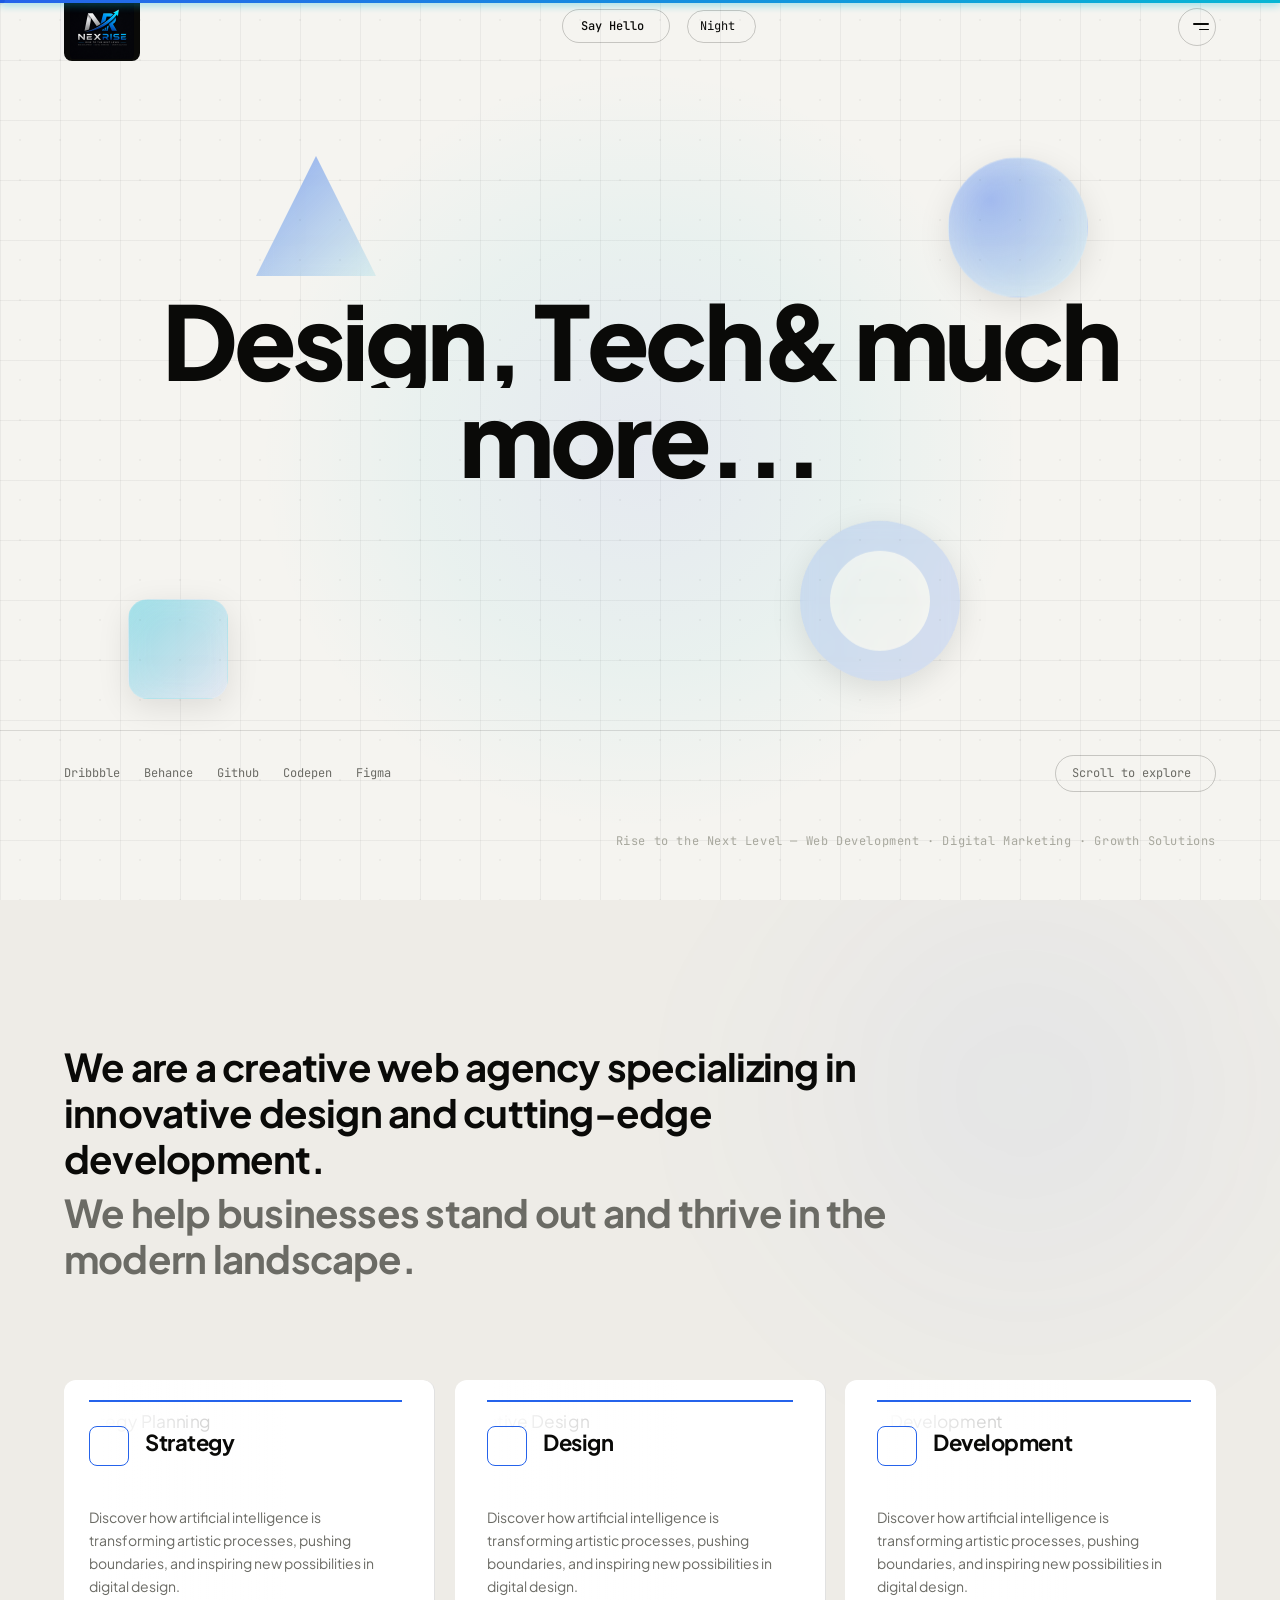
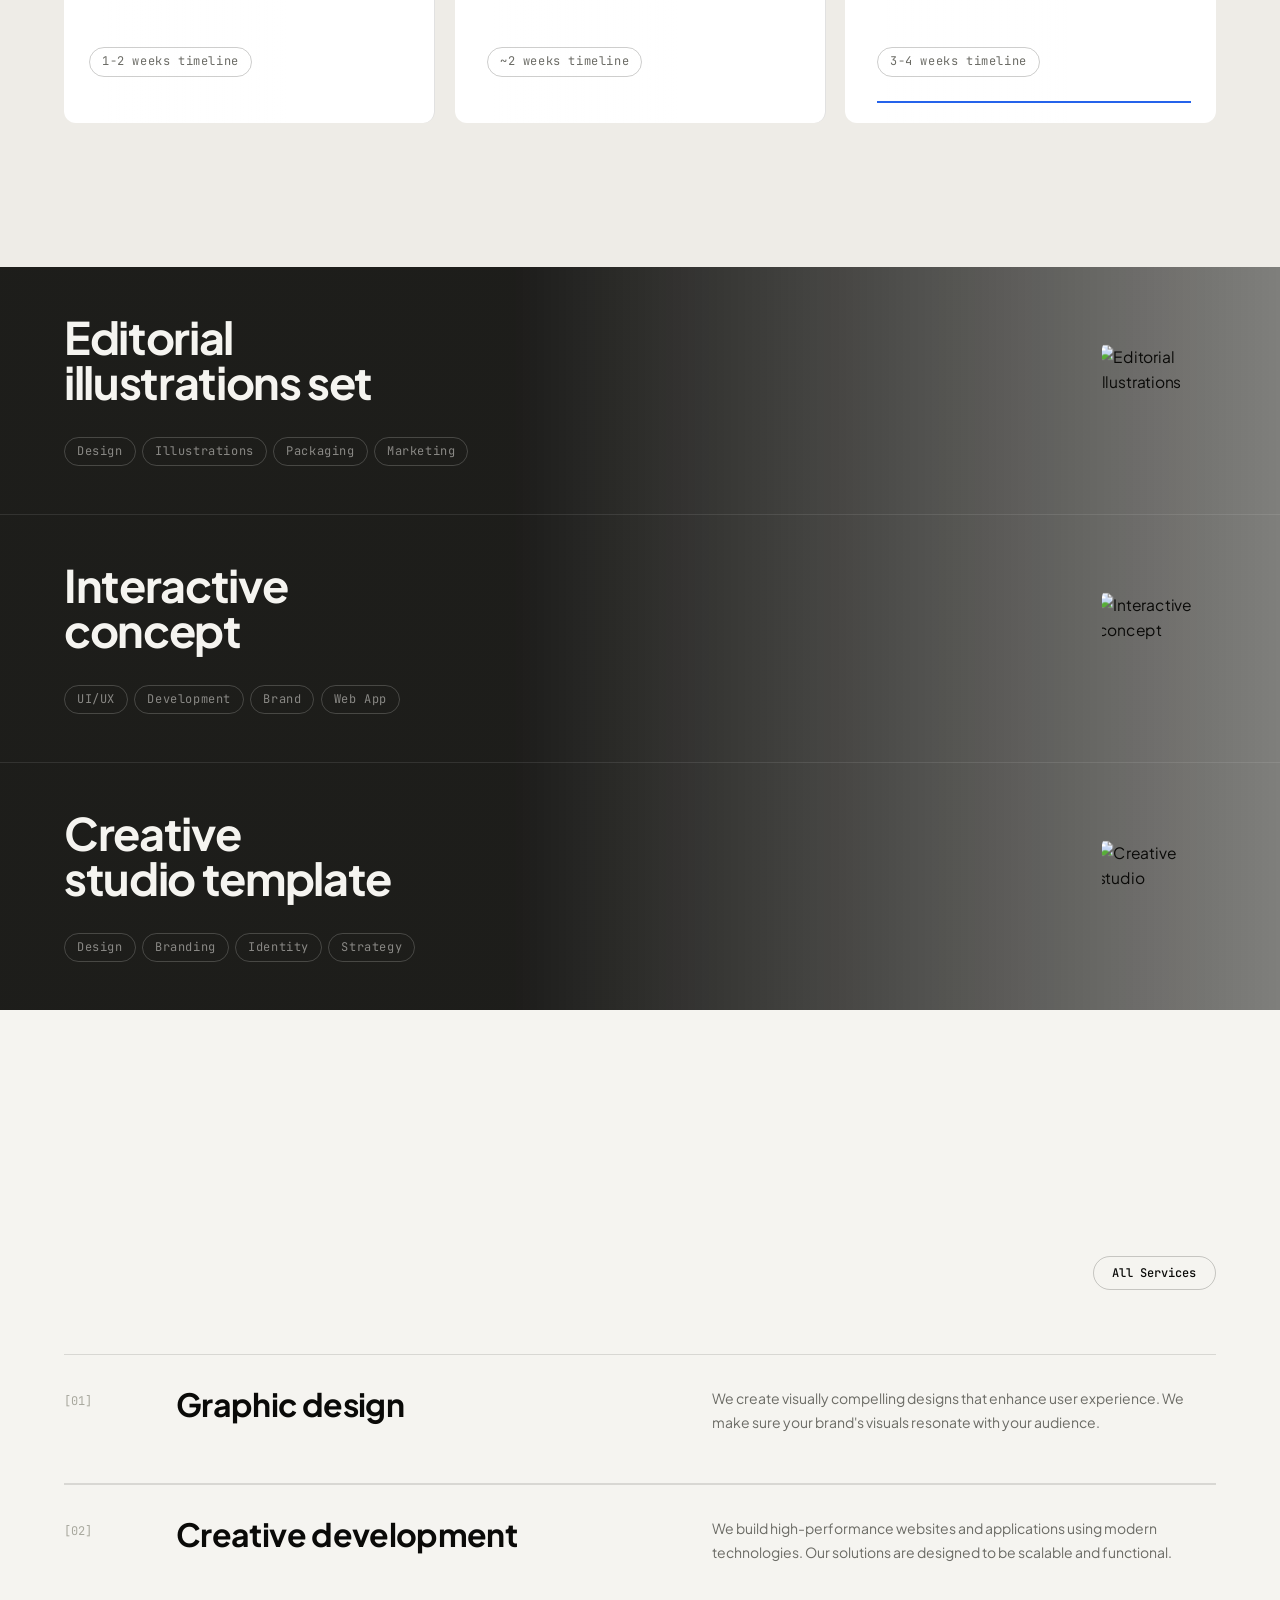
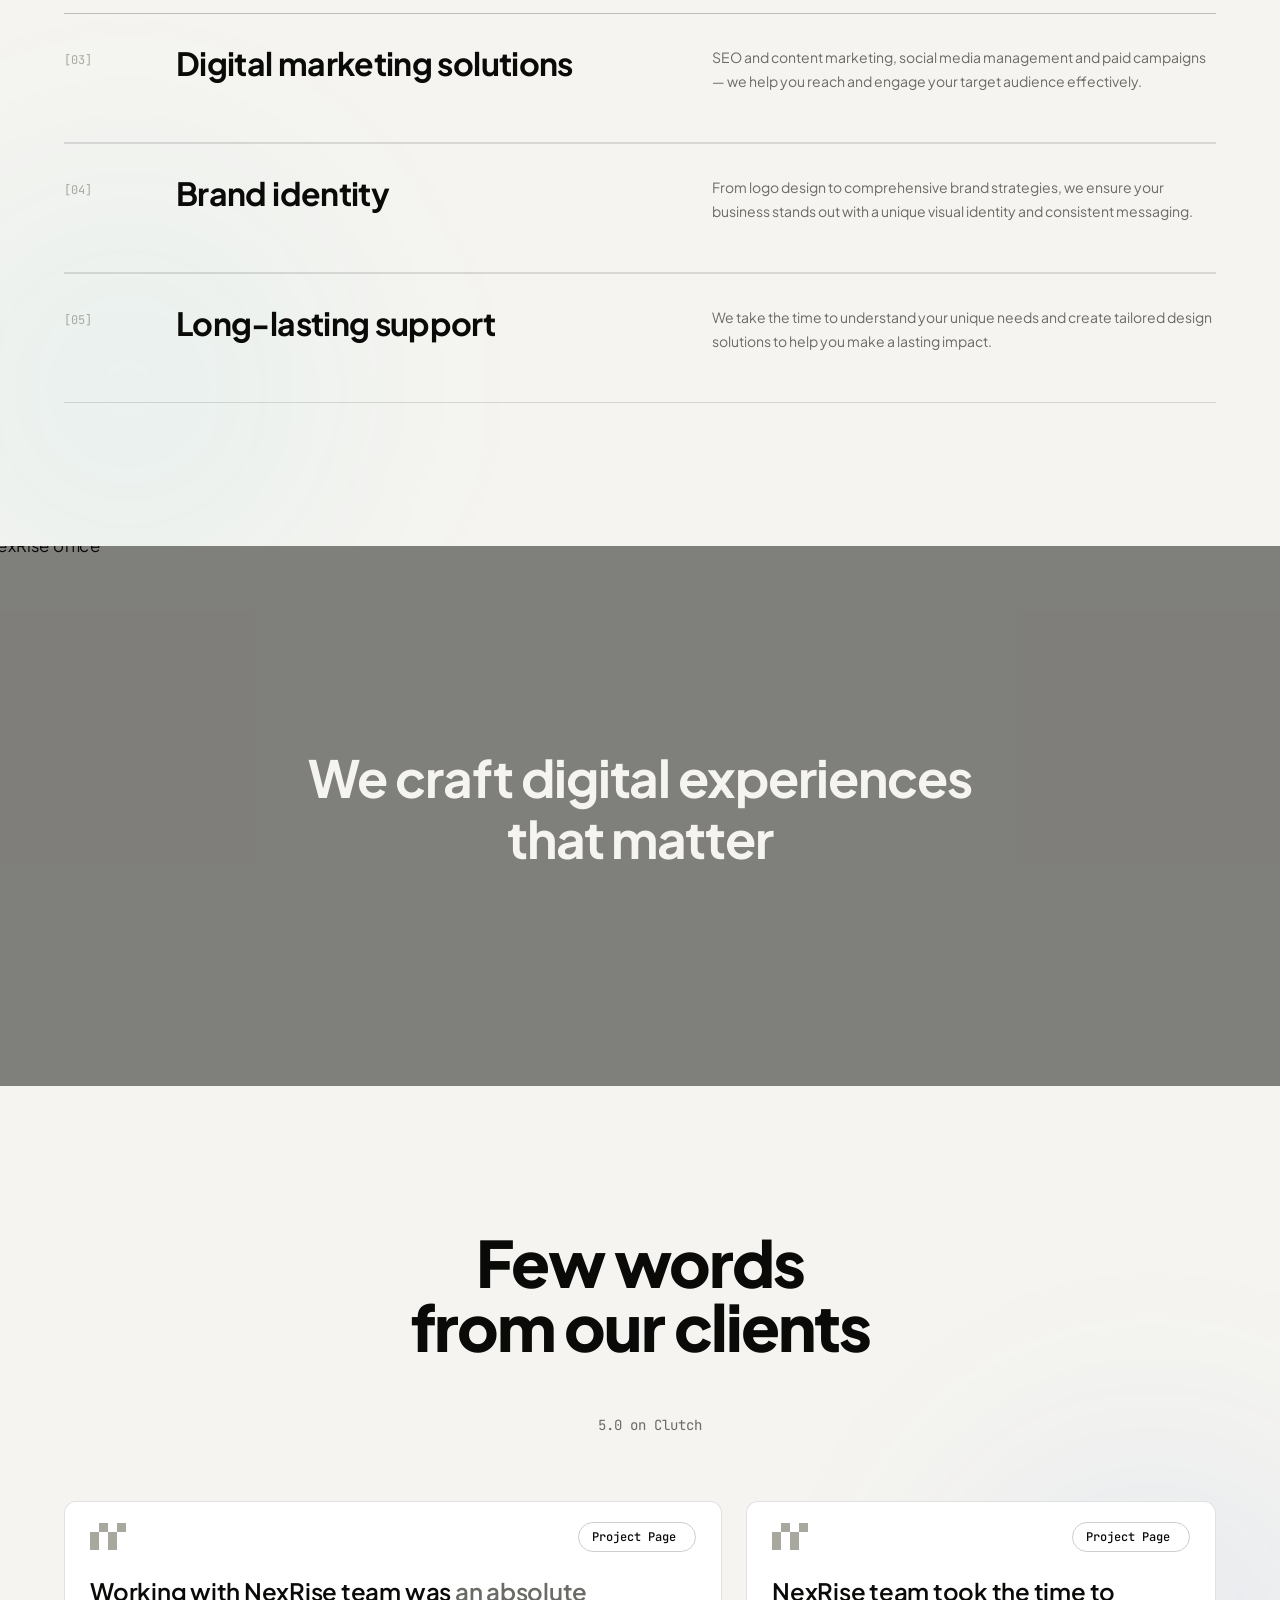
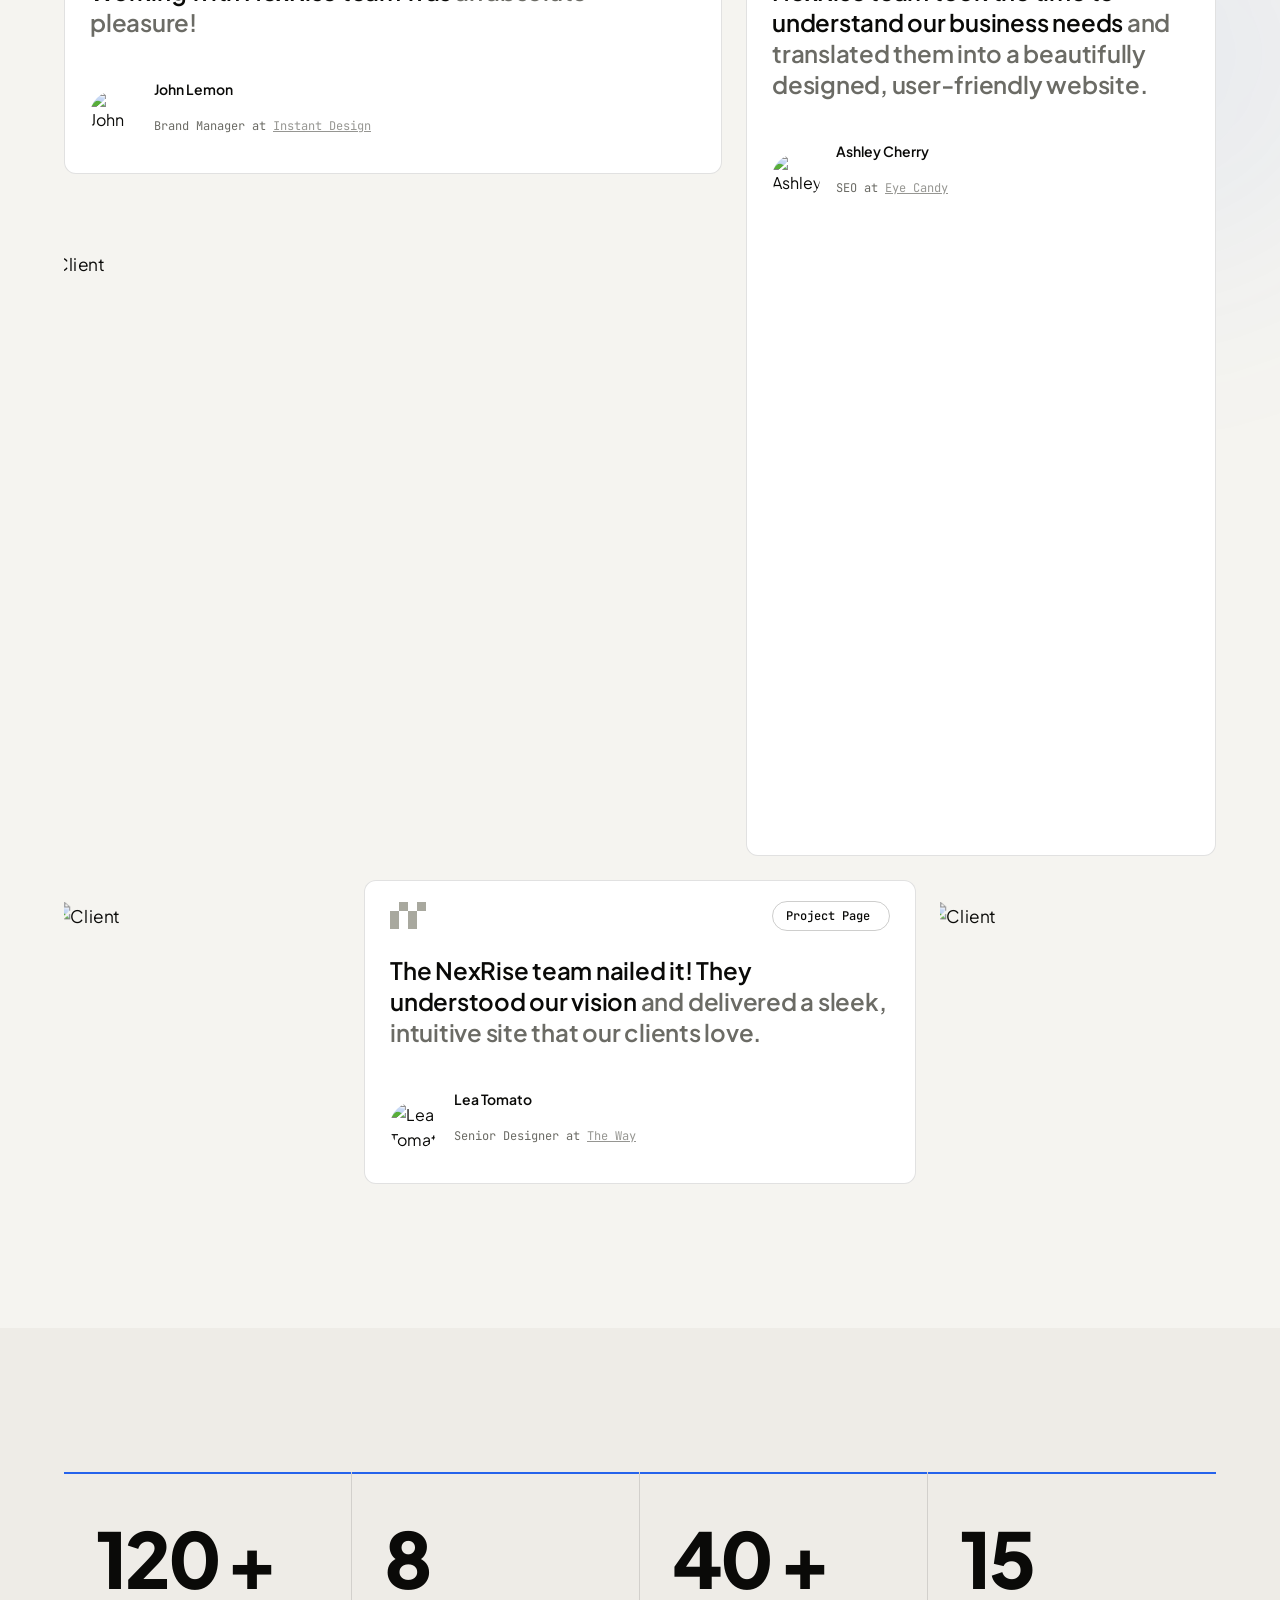
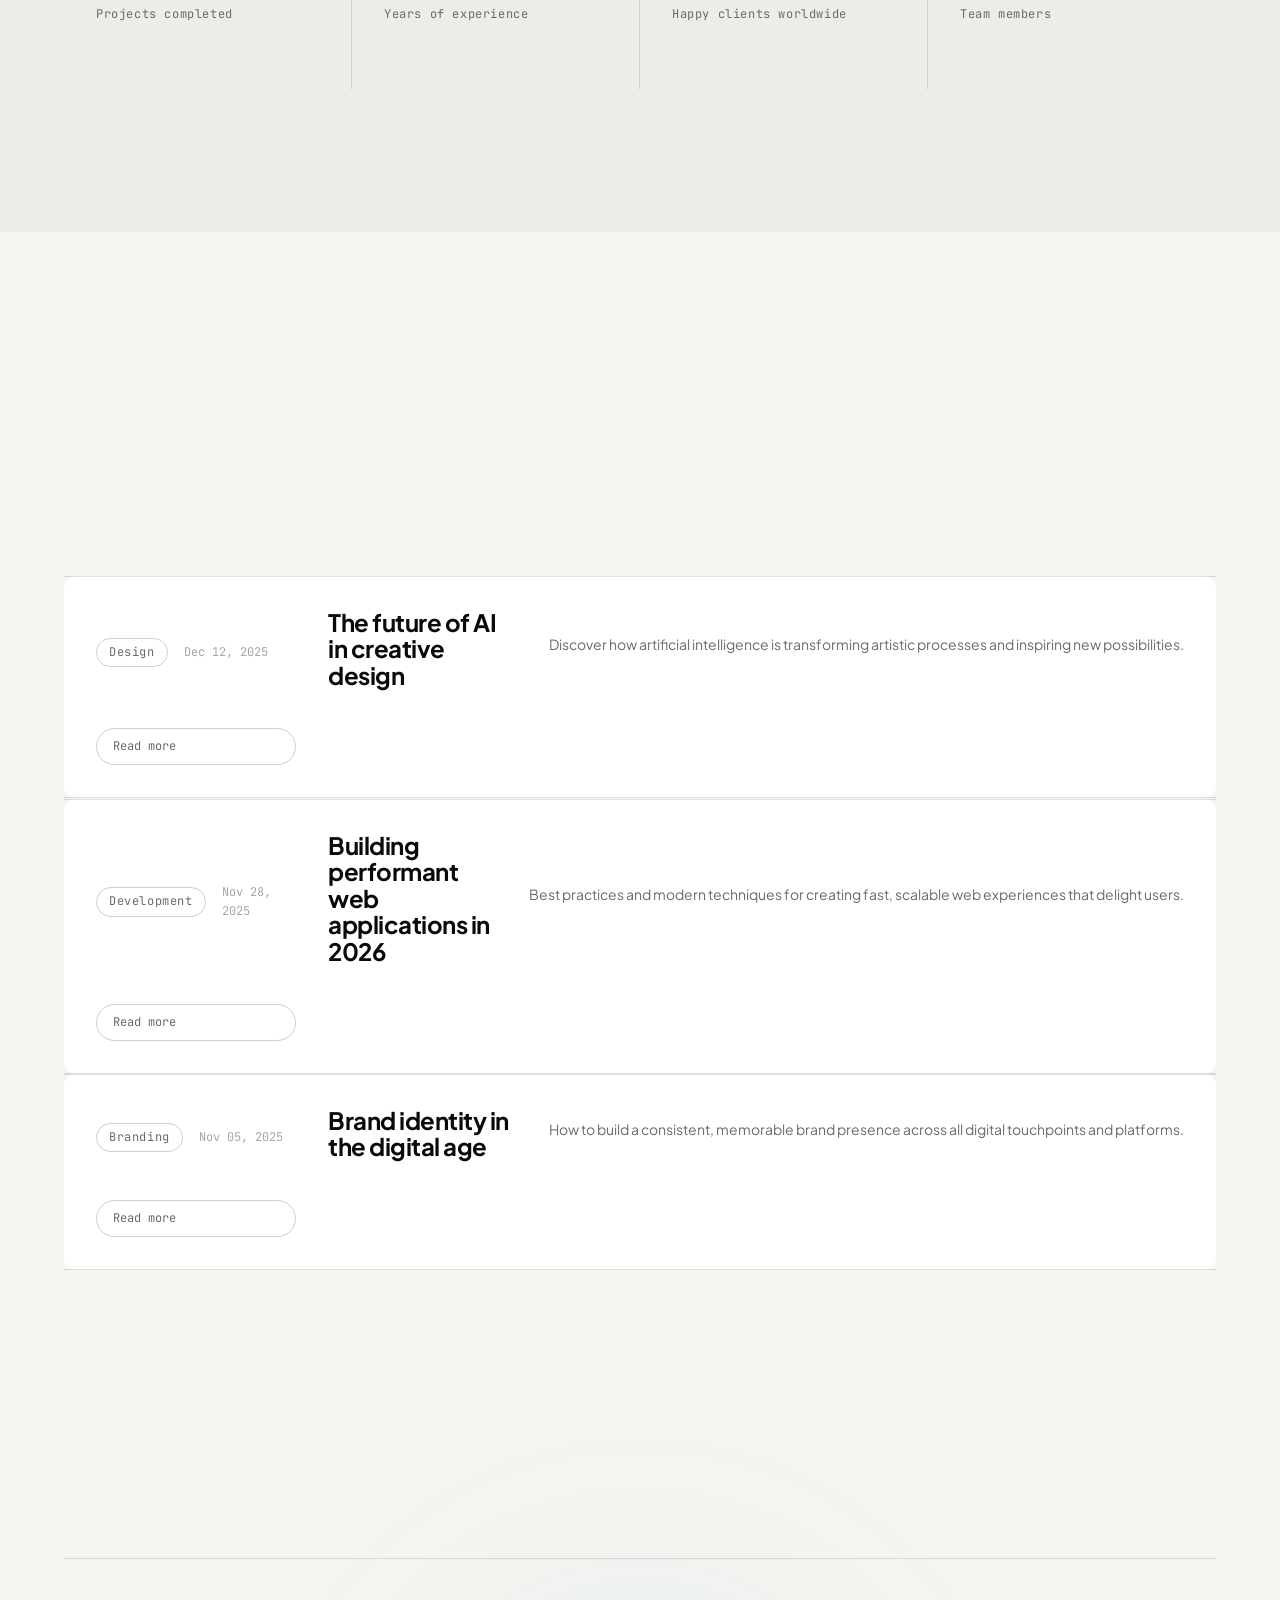
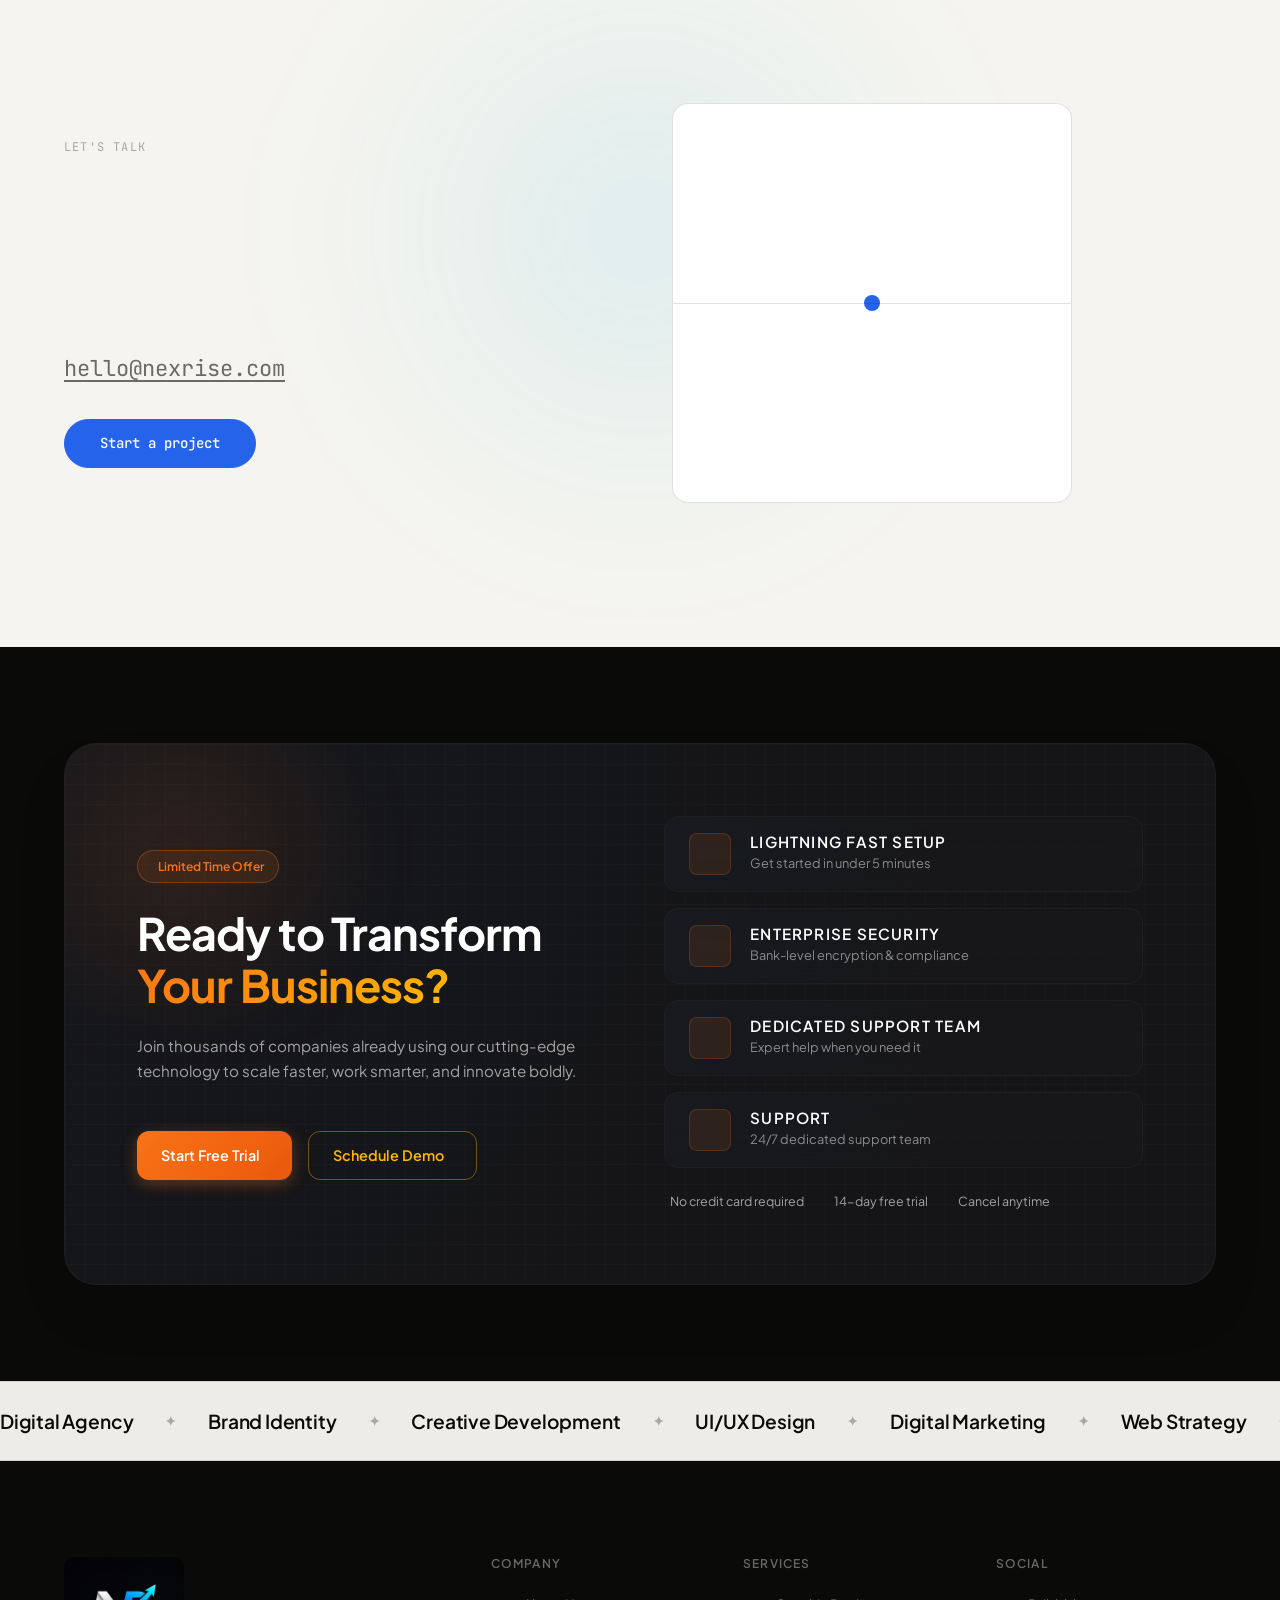
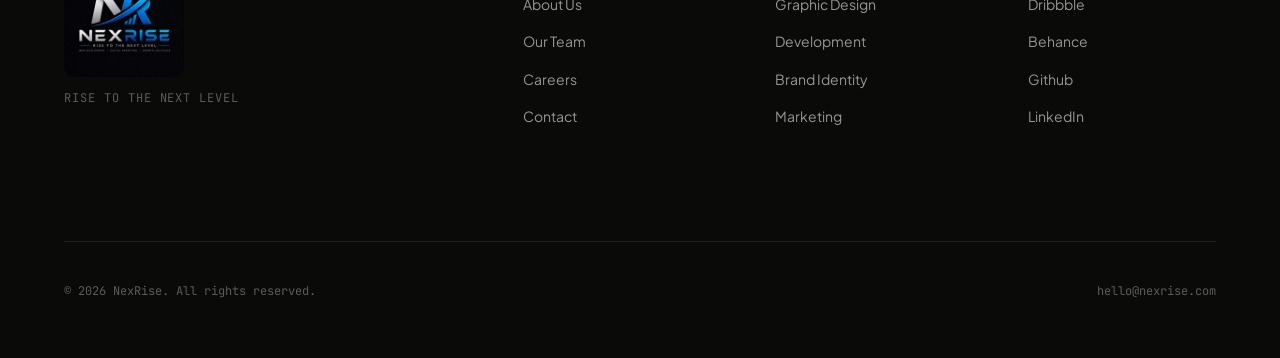
==== commit 4101c2f5: "style: fix home cta layout collapse, add responsive stat-about-number typography, and adjust process" ====
--- a/index.html
+++ b/index.html
@@ -11,6 +11,7 @@
   <link rel="preconnect" href="https://fonts.googleapis.com" />
   <link rel="preconnect" href="https://fonts.gstatic.com" crossorigin />
   <link href="https://fonts.googleapis.com/css2?family=Manrope:wght@300;400;500;600;700;800&family=JetBrains+Mono:wght@400;500&display=swap" rel="stylesheet" />
+  <link href="https://cdn.jsdelivr.net/npm/bootstrap@5.3.2/dist/css/bootstrap.min.css" rel="stylesheet" integrity="sha384-T3c6CoIi6uLrA9TneNEoa7RxnatzjcDSCmG1MXxSR1GAsXEV/Dwwykc2MPK8M2HN" crossorigin="anonymous">
   <link rel="stylesheet" href="style.css?v=5" />
   <link rel="stylesheet" href="css/animations.css" />
   <link rel="stylesheet" href="https://cdn.jsdelivr.net/npm/@phosphor-icons/web@2.1.1/src/regular/style.css" />
--- a/style.css
+++ b/style.css
@@ -67,19 +67,125 @@
 }
 
 /* Dark Mode */
+/* Dark Mode (Premium Slate Night Theme) */
 [data-theme="dark"] {
-  --bg: #0a0a08;
-  --bg-accent: #111110;
-  --bg-card: #161614;
-  --fg: #f5f4f0;
-  --fg-muted: #999990;
-  --fg-subtle: #555550;
-  --accent: #f5f4f0;
-  --accent-hover: #d0cfc8;
-  --border: rgba(245, 244, 240, 0.1);
-  --border-strong: rgba(245, 244, 240, 0.18);
-  --overlay-bg: rgba(10, 10, 8, 0.97);
-  --overlay-fg: #f5f4f0;
+  --bg: #0b0f19;                 /* deep premium slate-blue */
+  --bg-accent: #111827;          /* alternating dark slate section */
+  --bg-card: #1e293b;            /* clean elevated dark card */
+  --fg: #f8fafc;                 /* bright near-white primary text */
+  --fg-muted: #94a3b8;           /* slate-400 muted paragraph text */
+  --fg-subtle: #64748b;          /* slate-500 subtle label text */
+  --accent: #38bdf8;             /* modern sky-blue accent details */
+  --accent-hover: #7dd3fc;
+  --border: rgba(148, 163, 184, 0.1);
+  --border-strong: rgba(148, 163, 184, 0.18);
+  --overlay-bg: rgba(11, 15, 25, 0.98);
+  --overlay-fg: #f8fafc;
+}
+
+/* --- Global Theme Transitions (Smooth 0.3s) --- */
+body, section, footer, header, .info-glass-card, .contact-form-card, .value-tab-card, .stat-about-card, .features-grid-card, .values-card, .about-timeline-circle, .cta-gradient-box, .cta-two-col-card, .accordion-item, .accordion-button, .card, .table, .form-control, .form-select, .timeline-node {
+  transition: background-color 0.3s ease, border-color 0.3s ease, color 0.3s ease, box-shadow 0.3s ease;
+}
+
+/* --- Dark Theme Overrides for standard HTML components (Elementor/ACF/Dynamic Widget Compatibility) --- */
+[data-theme="dark"] table,
+[data-theme="dark"] .table {
+  color: var(--fg) !important;
+  border-color: var(--border) !important;
+}
+
+[data-theme="dark"] thead,
+[data-theme="dark"] .table thead {
+  background-color: var(--bg-accent) !important;
+  color: var(--fg) !important;
+}
+
+[data-theme="dark"] th,
+[data-theme="dark"] td,
+[data-theme="dark"] .table th,
+[data-theme="dark"] .table td {
+  border-color: var(--border) !important;
+  background-color: transparent !important;
+}
+
+[data-theme="dark"] input,
+[data-theme="dark"] select,
+[data-theme="dark"] textarea,
+[data-theme="dark"] .form-control,
+[data-theme="dark"] .form-select {
+  background-color: rgba(255, 255, 255, 0.03) !important;
+  border-color: var(--border) !important;
+  color: var(--fg) !important;
+}
+
+[data-theme="dark"] input:focus,
+[data-theme="dark"] select:focus,
+[data-theme="dark"] textarea:focus,
+[data-theme="dark"] .form-control:focus,
+[data-theme="dark"] .form-select:focus {
+  background-color: rgba(255, 255, 255, 0.05) !important;
+  border-color: var(--brand-cyan, #06b6d4) !important;
+  box-shadow: 0 0 15px rgba(6, 182, 212, 0.25) !important;
+}
+
+[data-theme="dark"] option {
+  background-color: var(--bg-accent) !important;
+  color: var(--fg) !important;
+}
+
+[data-theme="dark"] .accordion-button {
+  background-color: var(--bg-card) !important;
+  color: var(--fg) !important;
+  border-color: var(--border) !important;
+}
+
+[data-theme="dark"] .accordion-button:not(.collapsed) {
+  background-color: var(--bg-accent) !important;
+  color: var(--brand-cyan, #06b6d4) !important;
+}
+
+[data-theme="dark"] .accordion-item {
+  background-color: var(--bg-card) !important;
+  border-color: var(--border) !important;
+}
+
+[data-theme="dark"] .site-footer {
+  background: #080c16 !important;
+  color: #f8fafc !important;
+  border-top: 1px solid rgba(255, 255, 255, 0.05);
+}
+
+[data-theme="dark"] .site-footer .logo-icon {
+  fill: #f8fafc !important;
+}
+
+[data-theme="dark"] .site-footer .footer__brand .logo-text span:first-child {
+  color: #ffffff !important;
+}
+
+[data-theme="dark"] .site-footer .footer__brand .logo-text span:last-child {
+  color: rgba(255, 255, 255, 0.4) !important;
+}
+
+[data-theme="dark"] .site-footer .footer__tagline {
+  color: #94a3b8 !important;
+}
+
+[data-theme="dark"] .site-footer .footer__nav-col h4 {
+  color: rgba(255, 255, 255, 0.4) !important;
+}
+
+[data-theme="dark"] .site-footer .footer__nav-col a {
+  color: rgba(255, 255, 255, 0.6) !important;
+}
+
+[data-theme="dark"] .site-footer .footer__nav-col a:hover {
+  color: var(--brand-cyan, #06b6d4) !important;
+}
+
+[data-theme="dark"] .site-footer .footer__bottom p {
+  color: rgba(255, 255, 255, 0.35) !important;
 }
 
 /* ============================================================
@@ -286,7 +392,7 @@
 }
 
 [data-theme="dark"] .site-header.scrolled {
-  background-color: rgba(10, 10, 8, 0.7) !important;
+  background-color: rgba(11, 15, 25, 0.7) !important;
 }
 
 .header__logo .logo-link {
@@ -1178,7 +1284,7 @@
 .process-card:not(:first-child) { padding-left: 2rem; }
 
 @media (max-width: 900px) {
-  .process-card { border-right: none; padding: 1.5rem 0; border-bottom: 1px solid var(--border); }
+  .process-card { border-right: none; padding: 15px !important; border-bottom: 1px solid var(--border); }
   .process-card:not(:last-child) { border-right: none; }
   .process-card:not(:first-child) { padding-left: 0; }
 }
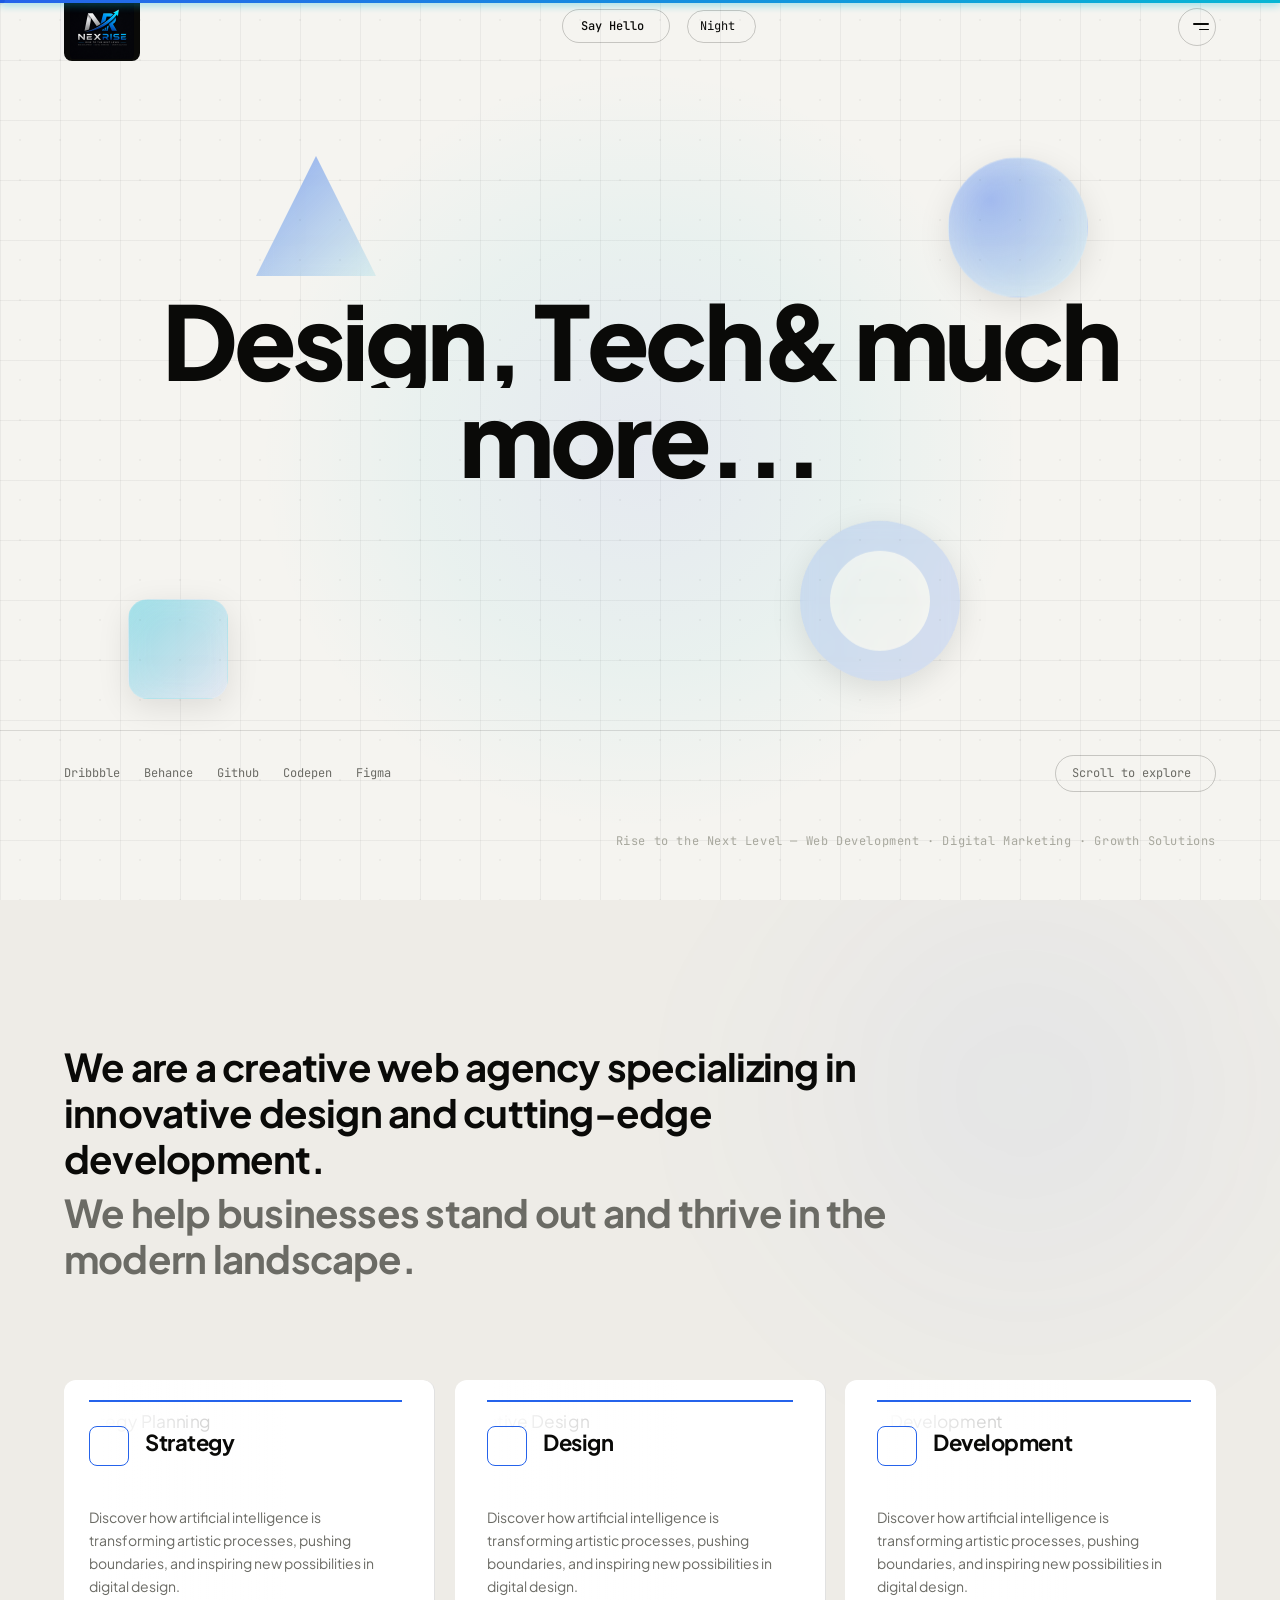
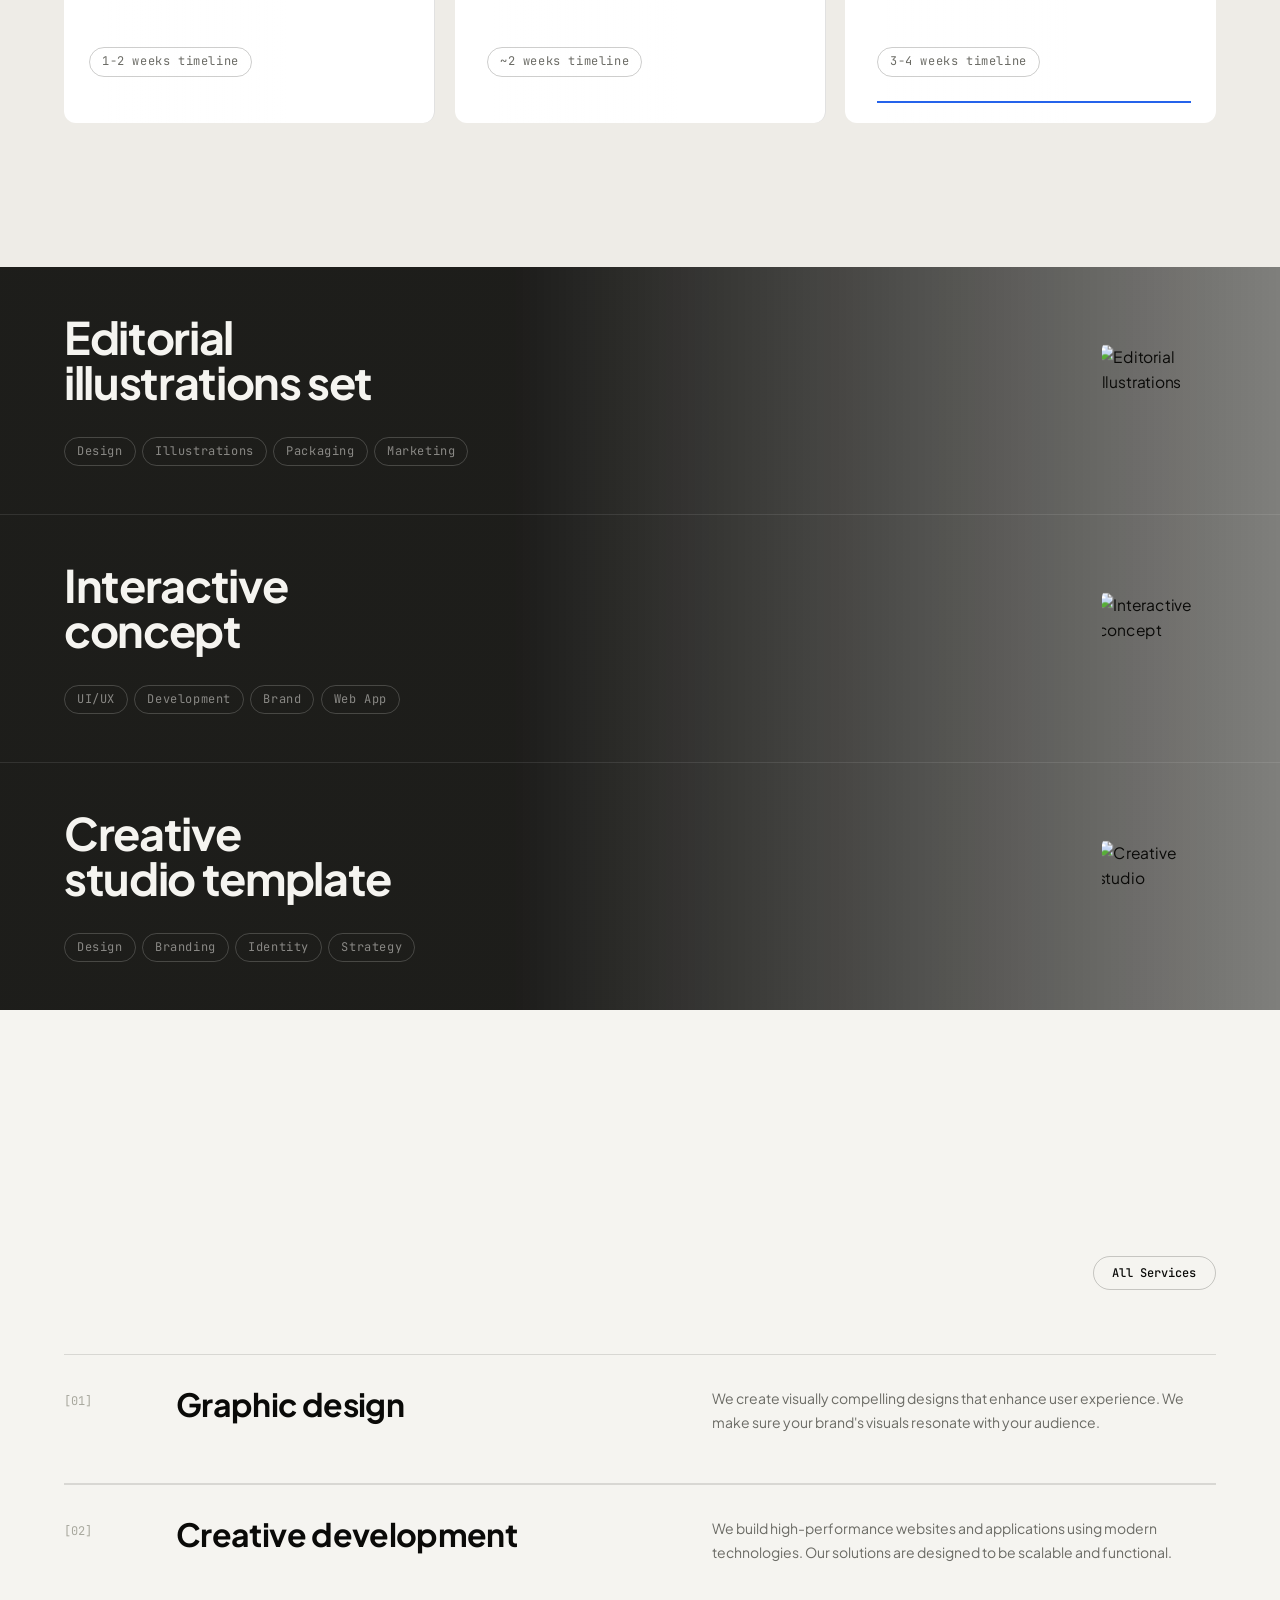
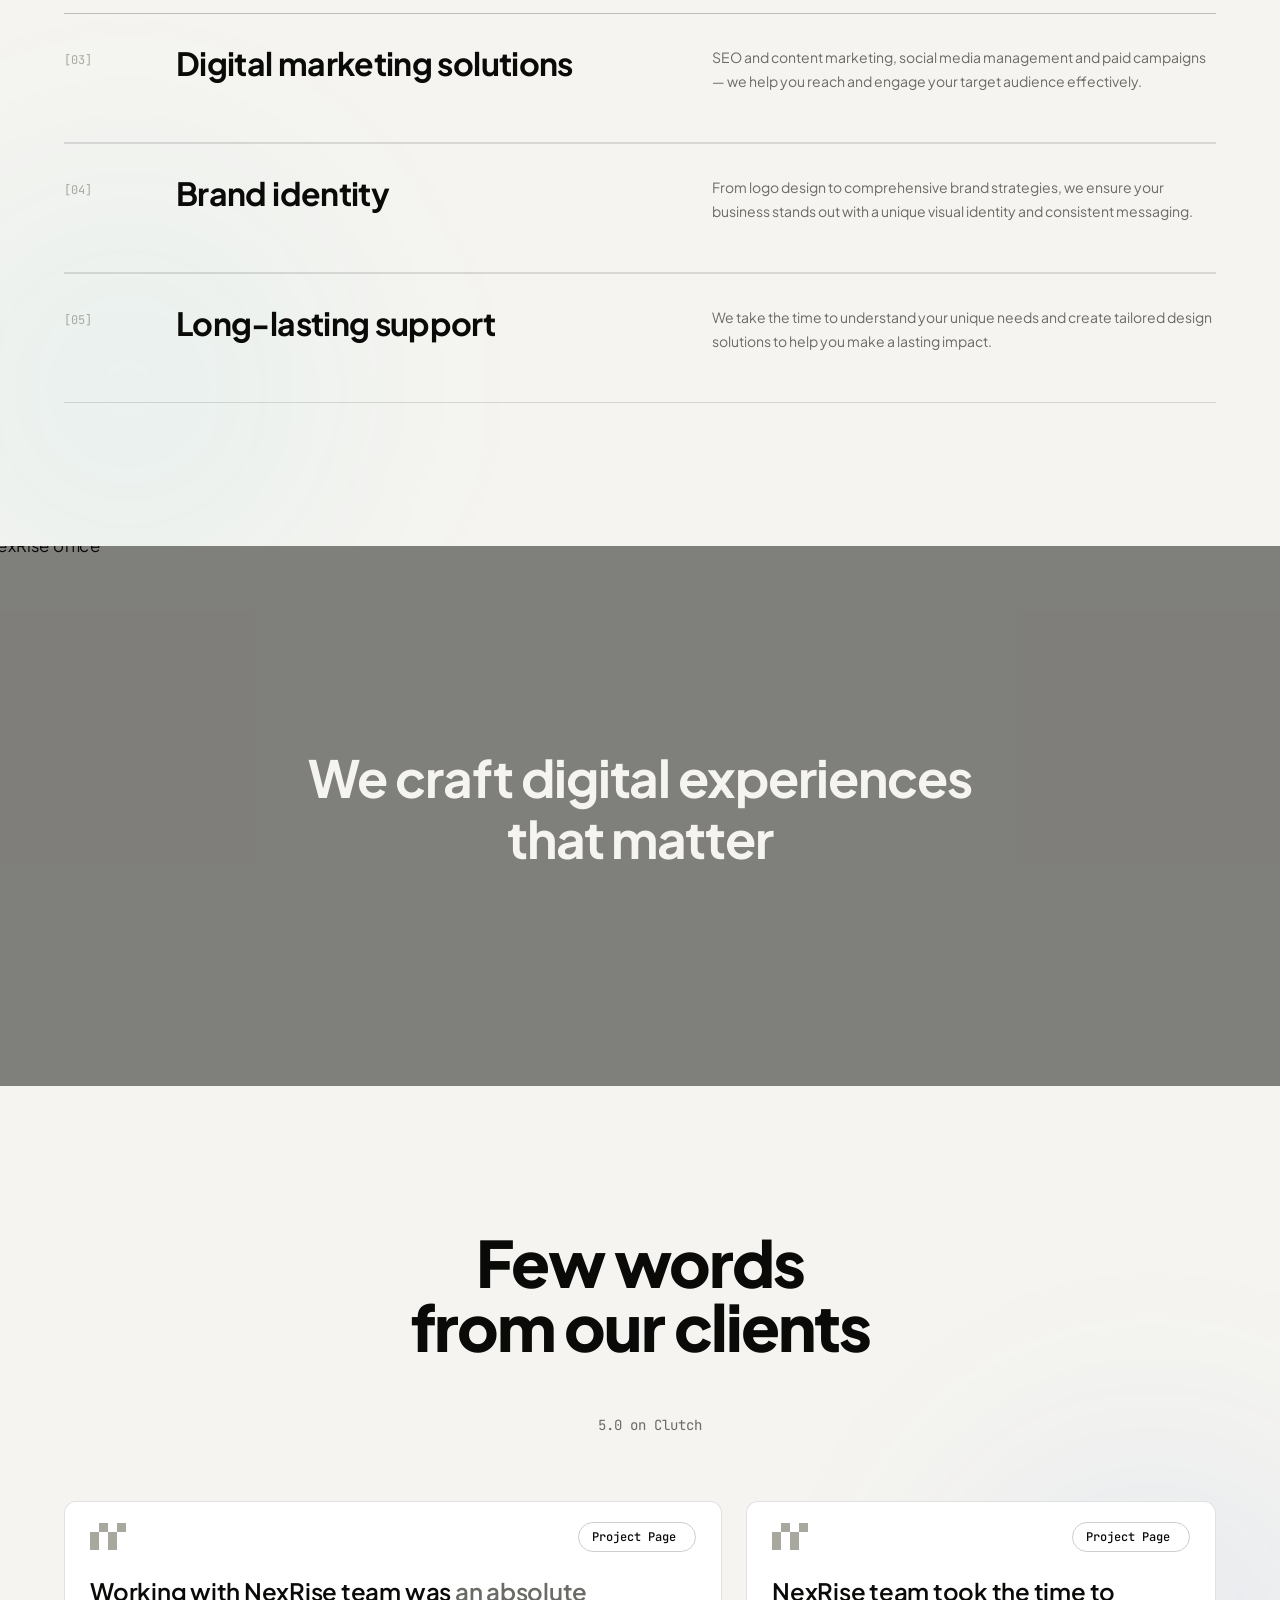
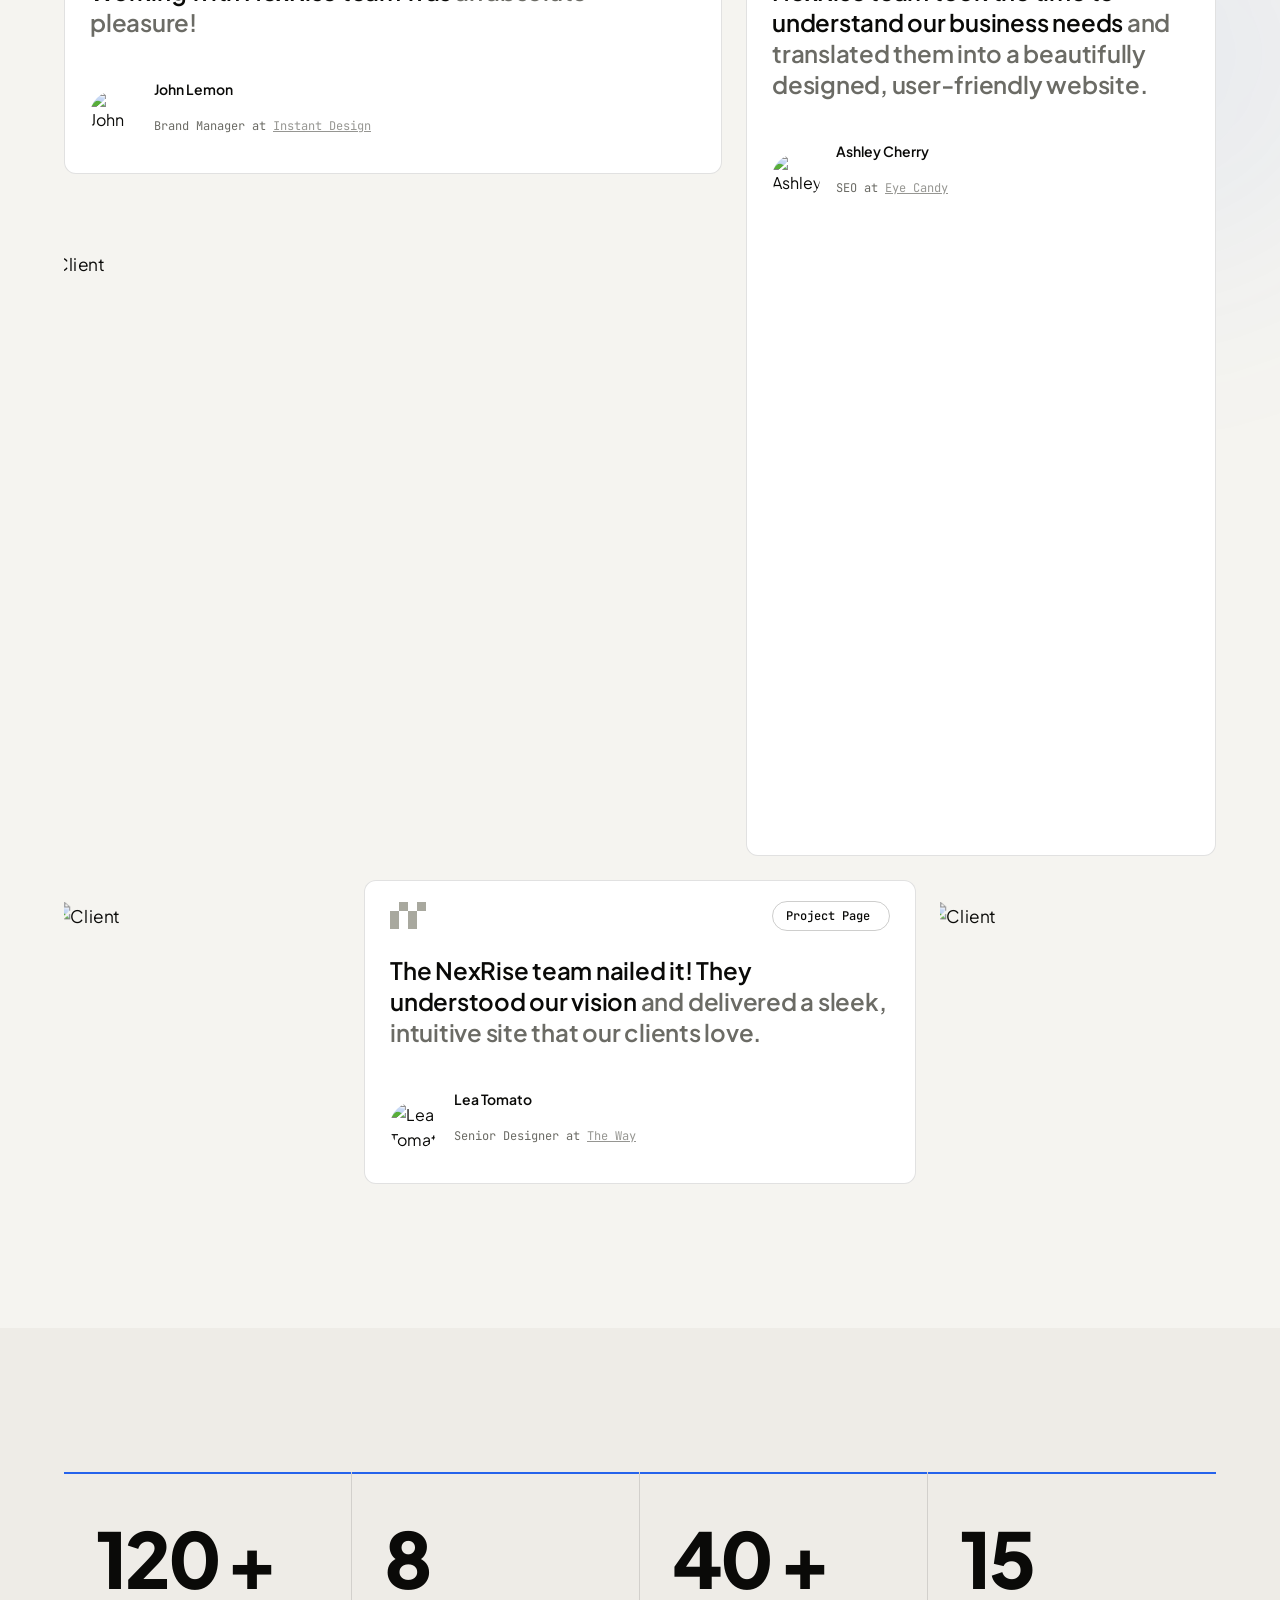
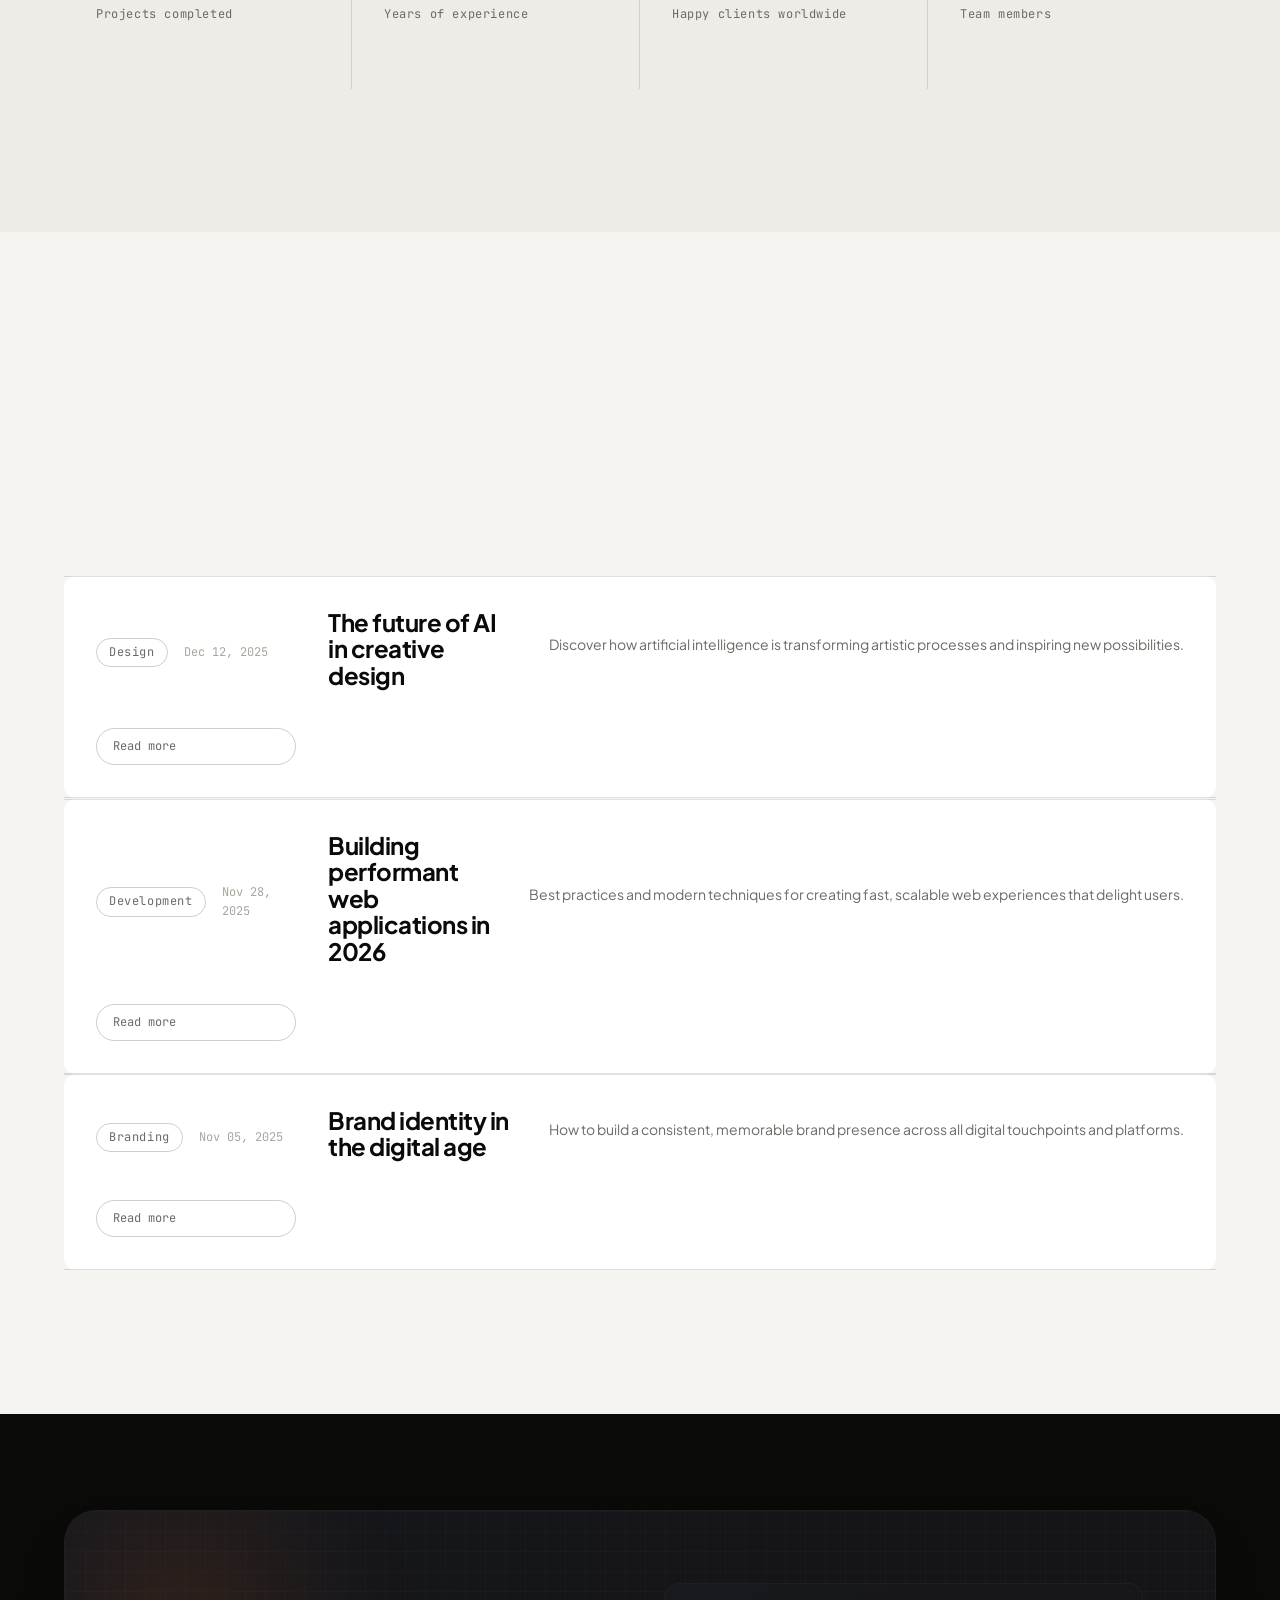
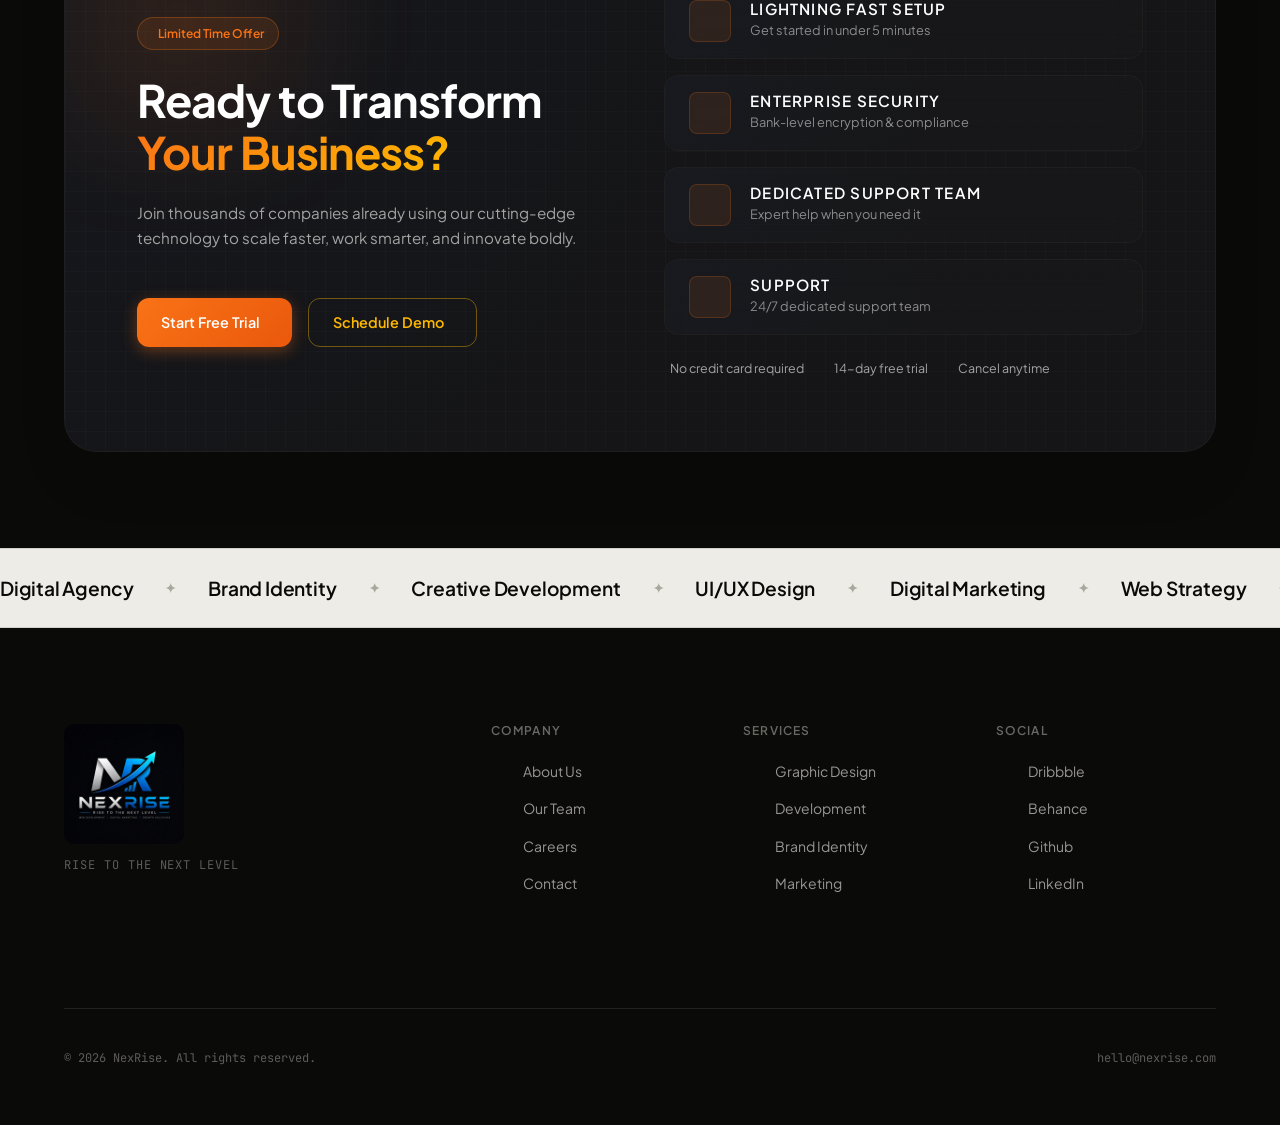
==== commit 5ecef2b5: "clean: remove duplicate old contact/cta section in index.html" ====
--- a/index.html
+++ b/index.html
@@ -627,29 +627,6 @@
     </div>
   </section>
 
-  <!-- Contact / CTA Section -->
-  <section id="contact" class="contact-section section" style="position: relative; overflow: hidden;">
-    <div class="section-bg-wrapper">
-      <div class="section-bg-orb" style="top: 50%; left: 50%; transform: translate(-50%, -50%); background: radial-gradient(circle, rgba(6,182,212,0.1) 0%, transparent 60%);"></div>
-    </div>
-    <div class="container" style="position: relative; z-index: 1;">
-      <div class="contact-cta">
-        <div class="contact-cta__content">
-          <p class="contact-cta__label premium-reveal">Let's talk</p>
-          <h2 class="contact-cta__title text-mask"><span class="text-mask__inner premium-reveal delay-1">Have a project<br/>in mind?</span></h2>
-          <a href="mailto:hello@nexrise.com" class="contact-cta__email premium-reveal delay-2">hello@nexrise.com</a>
-          <a href="mailto:hello@nexrise.com" class="btn btn-primary btn-large magnetic-btn premium-reveal delay-3">Start a project</a>
-        </div>
-        <div class="contact-cta__visual">
-          <div class="contact-visual-box">
-            <div class="contact-visual-line"></div>
-            <div class="contact-visual-line"></div>
-            <div class="contact-visual-dot"></div>
-          </div>
-        </div>
-      </div>
-    </div>
-  </section>
 
   <!-- Redesigned Premium Agency Call to Action (Reference Image Match) -->
   <section class="premium-agency-cta" id="cta-section">
